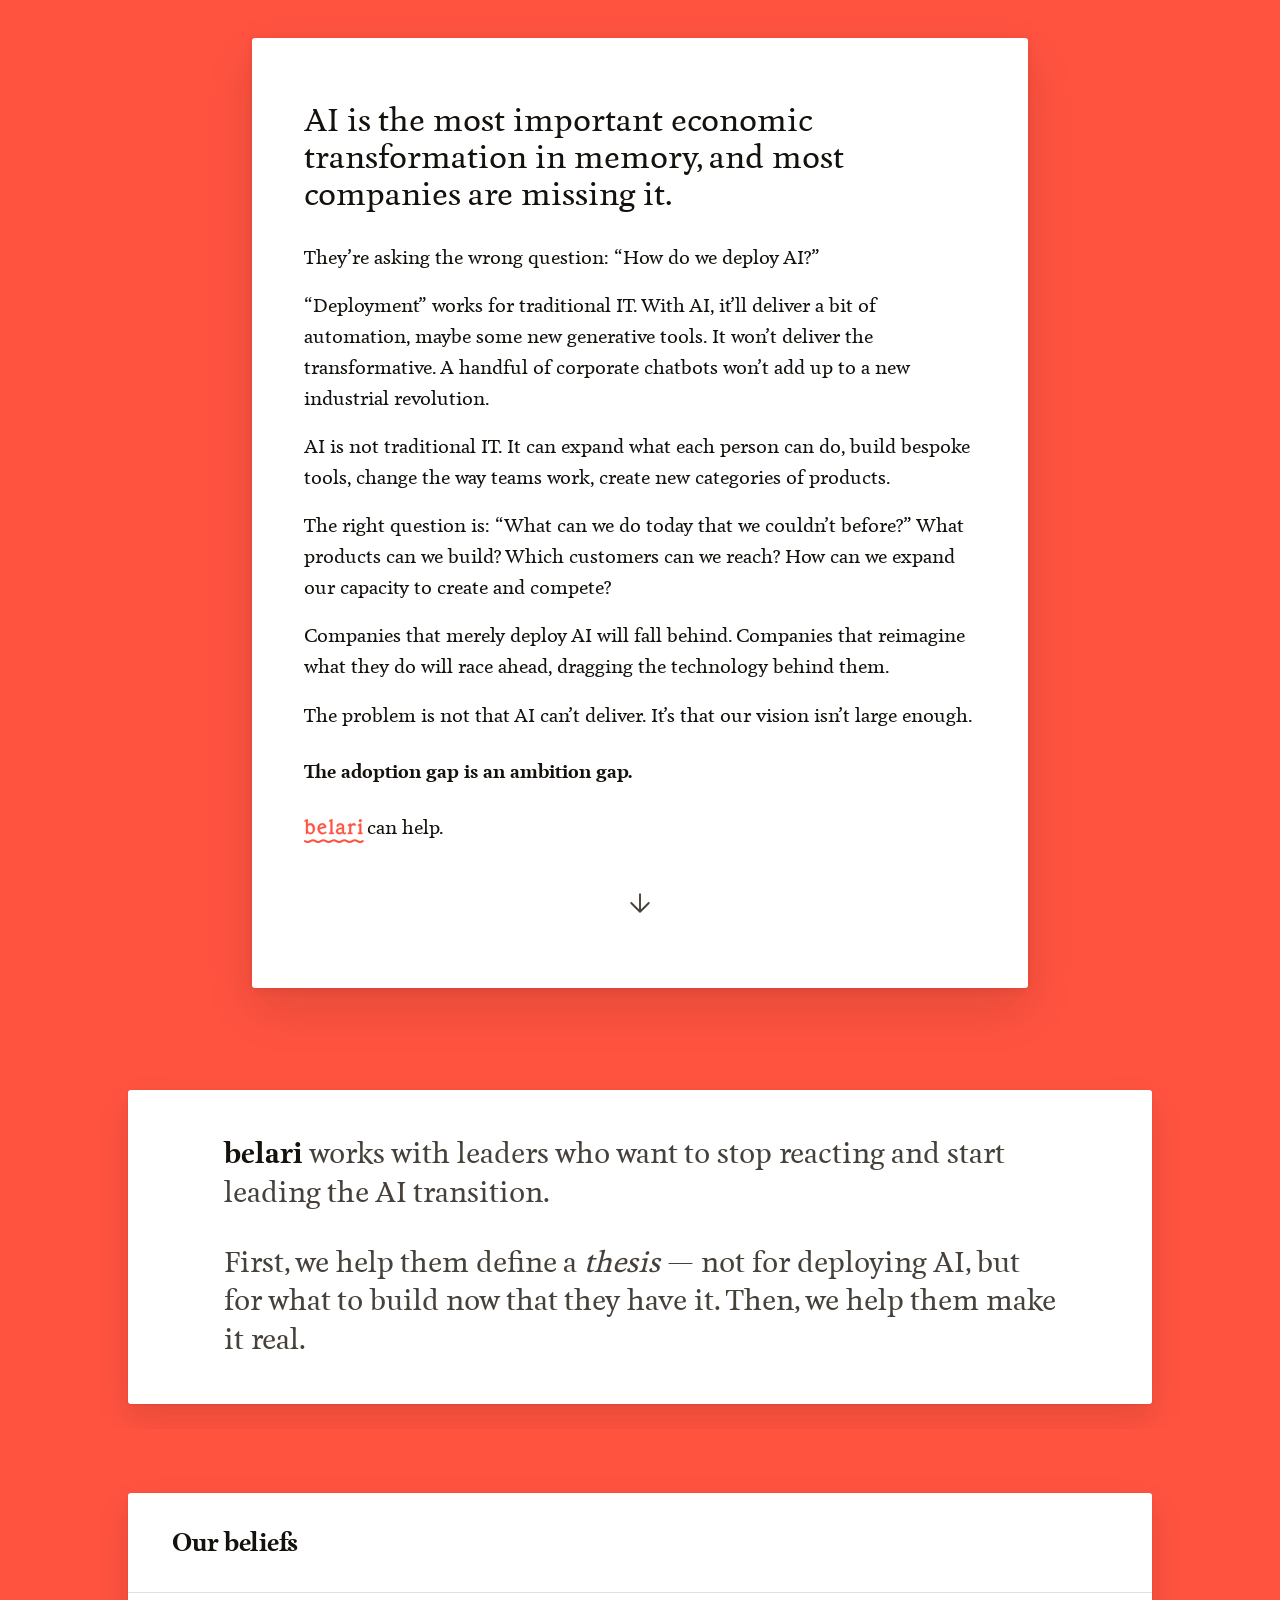
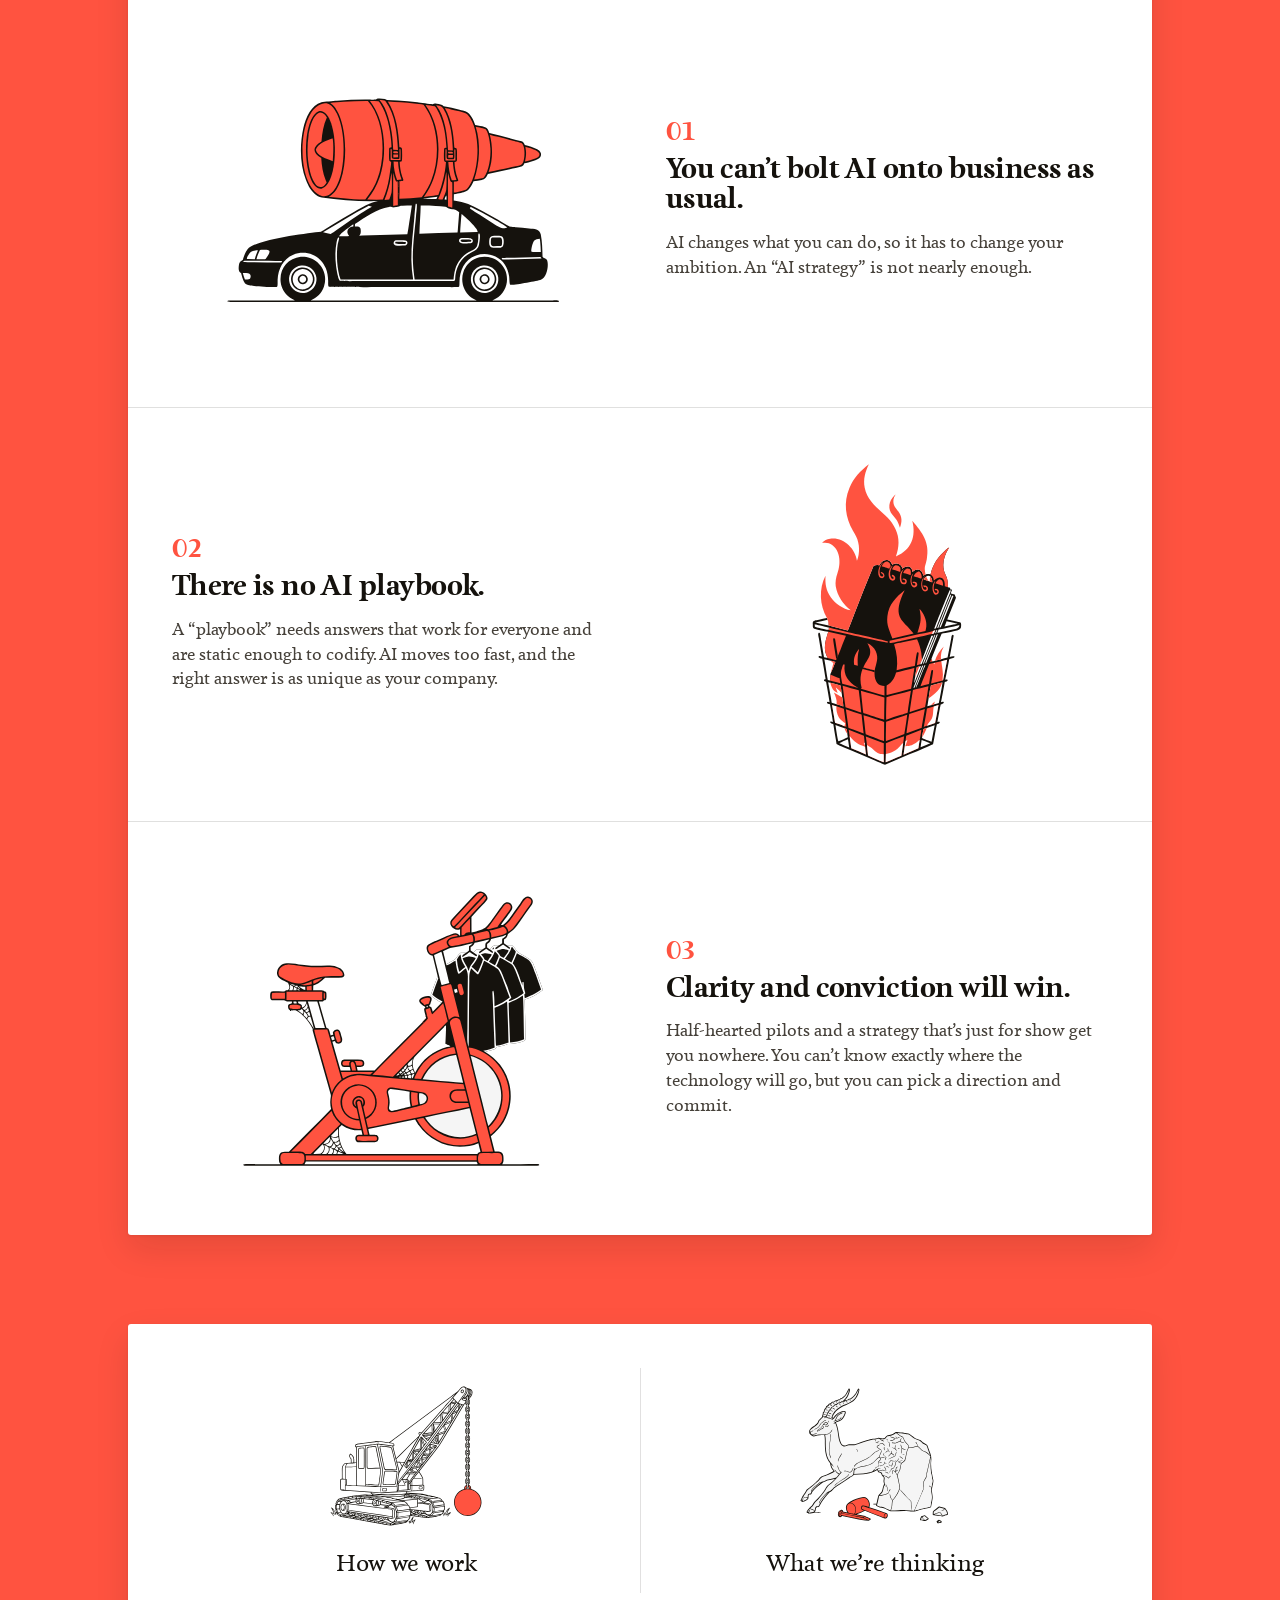
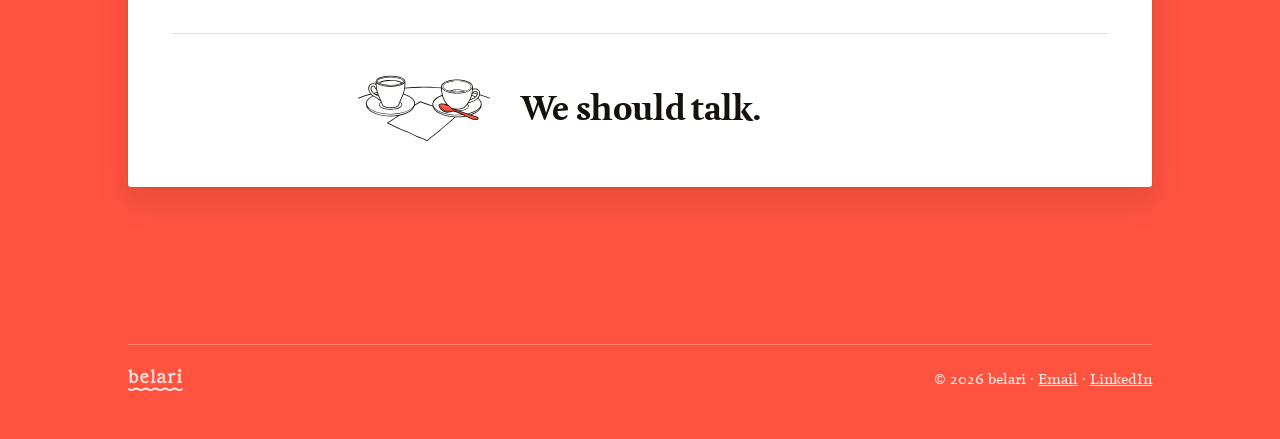
==== index.html @ 68523b26 "Deploy 2026-07-09T18:55:50Z" ====
<!DOCTYPE html>
<html lang="en">
<head>
  <meta charset="UTF-8" />
  <meta name="viewport" content="width=device-width, initial-scale=1.0" />
  <link rel="icon" href="/favicon.svg" type="image/svg+xml" />
  <link rel="icon" href="/favicon-32.png" sizes="32x32" type="image/png" />
  <link rel="apple-touch-icon" href="/apple-touch-icon.png" />
  <link rel="manifest" href="/site.webmanifest" />
  <title>belari — What’s possible?</title>
  <meta name="description" content="AI doesn't just change how you work — it changes what your strategy should be. belari helps ambitious leaders find the single idea that turns AI into a future only they can execute." />
  <!-- Open Graph / link previews (iMessage, Slack, Twitter, LinkedIn, …) -->
  <meta property="og:type" content="website" />
  <meta property="og:site_name" content="belari" />
  <meta property="og:title" content="What’s possible?" />
  <meta property="og:description" content="AI doesn't just change how you work — it changes what your strategy should be. belari helps ambitious leaders find the single idea that turns AI into a future only they can execute." />
  <meta property="og:url" content="https://belari.ai/" />
  <meta property="og:image" content="https://belari.ai/og.png" />
  <meta property="og:image:width" content="1200" />
  <meta property="og:image:height" content="630" />
  <meta property="og:image:alt" content="belari — What’s possible?" />
  <meta name="twitter:card" content="summary_large_image" />
  <meta name="twitter:title" content="What’s possible?" />
  <meta name="twitter:description" content="AI doesn't just change how you work — it changes what your strategy should be." />
  <meta name="twitter:image" content="https://belari.ai/og.png" />
  <script type="module" crossorigin src="/assets/home-2jB9HP7Y.js"></script>
  <link rel="modulepreload" crossorigin href="/assets/nav-DEjChYtv.js">
  <link rel="modulepreload" crossorigin href="/assets/Text-BZMcH1Rr.js">
  <link rel="stylesheet" crossorigin href="/assets/nav-DTrMk2dq.css">
</head>
<body>
  <div id="root"></div>
</body>
</html>
---- assets/nav-DTrMk2dq.css ----
@font-face{font-family:Feijoa;src:url(/assets/feijoa-medium-CCUOaHGe.woff2) format("woff2");font-weight:400 500;font-style:normal;font-display:swap}@font-face{font-family:Feijoa;src:url(/assets/feijoa-bold-Dv0kzkUl.woff2) format("woff2");font-weight:600 700;font-style:normal;font-display:swap}:root{--ths-ink: #15120D;--ths-ink-soft: #46413A;--ths-muted: #857D72;--ths-paper: #F7F6F1;--ths-surface: #FFFFFF;--ths-coral: #FF5340;--ths-accent: var(--ths-coral);--ths-on-accent: var(--ths-ink);--ths-rule: color-mix(in srgb, var(--ths-ink) 13%, transparent);--ths-rule-strong:color-mix(in srgb, var(--ths-ink) 22%, transparent);--ths-font-display: "Feijoa", Georgia, "Times New Roman", serif;--ths-font-head: "Feijoa", Georgia, "Times New Roman", serif;--ths-font-body: "Feijoa", Georgia, "Times New Roman", serif;--ths-font-label: ui-monospace, "SF Mono", Menlo, monospace;--ths-text-xs: .72rem;--ths-text-sm: .85rem;--ths-text-base:1.125rem;--ths-text-lg: 1.2rem;--ths-text-xl: clamp(1.3rem, 1.9vw, 1.7rem);--ths-h3: 1.1rem;--ths-h2: clamp(1.3rem, 1.9vw, 1.55rem);--ths-h1: clamp(2rem, 3.4vw, 2.7rem);--ths-display: clamp(2.8rem, 6.2vw, 4.75rem);--ths-leading: 1.6;--ths-leading-tight: 1.08;--ths-space-1: .25rem;--ths-space-2: .5rem;--ths-space-3: .75rem;--ths-space-4: 1rem;--ths-space-5: 1.5rem;--ths-space-6: 2rem;--ths-space-7: 3rem;--ths-space-8: clamp(2.5rem, 5vw, 4.5rem);--ths-measure: 40rem;--ths-maxw: 90rem;--ths-gutter: clamp(1.25rem, 4vw, 4rem);--ths-radius: 3px;--ths-shadow: 0 1px 2px color-mix(in srgb, var(--ths-ink) 4%, transparent), 0 10px 30px color-mix(in srgb, var(--ths-ink) 6%, transparent);--ths-bp-md: 820px}.ths-root{color:var(--ths-ink);background-color:var(--ths-paper);font-family:var(--ths-font-body);font-size:var(--ths-text-base);line-height:var(--ths-leading);-webkit-font-smoothing:antialiased;text-rendering:optimizeLegibility}.ths-root *{box-sizing:border-box}.ths-root a{color:inherit}.ths-root img{max-width:100%}.ths-root.ths-grain{background-image:url("data:image/svg+xml,%3Csvg%20xmlns='http://www.w3.org/2000/svg'%20width='200'%20height='200'%3E%3Cfilter%20id='d'%3E%3CfeTurbulence%20type='fractalNoise'%20baseFrequency='0.75'%20numOctaves='3'%20seed='4'%20stitchTiles='stitch'/%3E%3CfeComponentTransfer%3E%3CfeFuncA%20type='discrete'%20tableValues='0%200%200%200%200%200%20.10%20.18%20.28'/%3E%3C/feComponentTransfer%3E%3C/filter%3E%3Crect%20width='100%25'%20height='100%25'%20filter='url(%23d)'/%3E%3C/svg%3E");background-repeat:repeat}.ths-wrap,.ths-sheet{max-width:var(--ths-maxw);margin:0 auto;padding:0 var(--ths-gutter)}.ths-prose{max-width:var(--ths-measure)}.ths-prose>:last-child{margin-bottom:0}.ths-section{padding:var(--ths-space-7) 0}.ths-section--flush{padding:0}.ths-divider{border:0;border-top:1px solid var(--ths-rule);margin:0}.ths-grid3{display:grid;grid-template-columns:repeat(3,1fr);gap:clamp(1.75rem,4vw,4rem);align-items:start}.ths-grid3>*{min-width:0}@media(max-width:820px){.ths-grid3{grid-template-columns:1fr;gap:2.75rem}}.ths-split{display:grid;grid-template-columns:1.05fr .95fr;gap:clamp(2rem,6vw,5rem);align-items:start}.ths-split--hero{align-items:end;padding-top:clamp(3rem,6vw,5rem)}@media(max-width:820px){.ths-split{grid-template-columns:1fr;gap:1.25rem}}.ths-cols{display:grid;grid-template-columns:1fr 1fr;gap:2rem}.ths-cols ul{list-style:none;margin:0;padding:0}.ths-cols li{padding:.6rem 0;border-top:1px solid var(--ths-rule);color:var(--ths-ink-soft)}@media(max-width:680px){.ths-cols{grid-template-columns:1fr;gap:1rem}}.ths-rail{display:grid;grid-template-columns:minmax(7rem,12rem) 1fr;gap:clamp(1.5rem,4vw,4.5rem);border-top:1px solid var(--ths-rule);padding:var(--ths-space-6) 0}.ths-rail__label{font-family:var(--ths-font-label);text-transform:uppercase;letter-spacing:.15em;font-size:var(--ths-text-xs);color:var(--ths-muted);line-height:1.55}.ths-rail__num{display:block;font-size:.9rem;color:var(--ths-coral);letter-spacing:.1em;margin-top:.5rem;line-height:1;font-variant-numeric:tabular-nums}.ths-rail__body{max-width:var(--ths-measure)}.ths-rail__body>:last-child{margin-bottom:0}@media(max-width:820px){.ths-rail{grid-template-columns:1fr;gap:.65rem}}.ths-steps{list-style:none;counter-reset:step;margin:0;padding:0}.ths-steps__item{counter-increment:step;display:grid;grid-template-columns:1.8rem 1fr;gap:1.1rem;padding:.9rem 0;border-top:1px solid var(--ths-rule)}.ths-steps__item:first-child{border-top:0;padding-top:.2rem}.ths-steps__item:before{content:counter(step,decimal-leading-zero);font-family:var(--ths-font-label);font-size:.74rem;color:var(--ths-muted);font-variant-numeric:tabular-nums;padding-top:.3rem}.ths-steps__title{font-family:var(--ths-font-head);font-weight:600;font-size:1.02rem}.ths-steps__body{color:var(--ths-ink-soft)}.ths-heading{font-family:var(--ths-font-head);color:var(--ths-ink);letter-spacing:-.02em;margin:0}.ths-heading--display{font-family:var(--ths-font-display);font-size:var(--ths-display);line-height:var(--ths-leading-tight);letter-spacing:-.03em;font-weight:600}.ths-heading--1{font-size:var(--ths-h1);line-height:1.04;letter-spacing:-.025em;font-weight:600}.ths-heading--2{font-size:var(--ths-h2);line-height:1.12;font-weight:600}.ths-heading--3{font-size:var(--ths-h3);line-height:1.3;font-weight:600}.ths-lede{font-family:var(--ths-font-body);font-size:var(--ths-text-lg);line-height:1.5;color:var(--ths-ink-soft);max-width:var(--ths-measure);margin:0 0 1rem}.ths-text{margin:0 0 1rem}.ths-text:last-child{margin-bottom:0}.ths-eyebrow{font-family:var(--ths-font-label);text-transform:uppercase;letter-spacing:.16em;font-size:var(--ths-text-xs);color:var(--ths-muted);margin:0 0 1rem;display:block}.ths-eyebrow--accent{color:var(--ths-accent)}.ths-tag{font-family:var(--ths-font-label);display:inline-block;text-transform:uppercase;letter-spacing:.14em;font-size:var(--ths-text-xs);color:var(--ths-accent)}.ths-epigraph{font-family:var(--ths-font-body);font-style:italic;color:var(--ths-ink-soft);border-left:3px solid var(--ths-accent);padding-left:1rem;max-width:32rem;margin:1.4rem 0}.ths-wordmark,.ths-logomark{display:inline-block;line-height:0;color:var(--ths-ink);text-decoration:none}.ths-wordmark--accent{color:var(--ths-accent)}.ths-nav .ths-wordmark,.ths-nav .ths-logomark,.ths-footer .ths-wordmark,.ths-footer .ths-logomark{color:var(--ths-coral)}.ths-wordmark__svg,.ths-logomark__svg{display:block;width:auto}.ths-wordmark--sm .ths-wordmark__svg{height:22px}.ths-wordmark--md .ths-wordmark__svg{height:34px}.ths-wordmark--lg .ths-wordmark__svg{height:60px}.ths-logomark--sm .ths-logomark__svg{height:28px}.ths-logomark--md .ths-logomark__svg{height:44px}.ths-logomark--lg .ths-logomark__svg{height:72px}.ths-nav .ths-wordmark__svg{height:30px}.ths-wordmark--inline{--ths-inline-h: 1.34em;vertical-align:calc(var(--ths-inline-h) * -.37)}.ths-wordmark--inline .ths-wordmark__svg{height:var(--ths-inline-h)}.ths-logomark--inline{vertical-align:-.28em}.ths-logomark--inline .ths-logomark__svg{height:1.5em}.ths-nav{display:flex;justify-content:space-between;align-items:center;gap:1rem;flex-wrap:wrap;padding:1.25rem var(--ths-gutter);max-width:var(--ths-maxw);margin:0 auto}.ths-nav__links{display:flex;align-items:baseline;gap:.8rem}.ths-nav__links a{text-decoration:none;color:var(--ths-muted);font-size:var(--ths-text-sm)}.ths-nav__links a:hover{color:var(--ths-ink)}.ths-nav__sep{color:var(--ths-muted);opacity:.55;-webkit-user-select:none;user-select:none}.ths-nav--sticky{position:sticky;top:0;z-index:20;background:var(--ths-paper);border-bottom:1px solid var(--ths-rule)}.ths-nav__brand--mark,.ths-nav__label-short{display:none}@media(max-width:640px){.ths-nav{flex-wrap:nowrap;padding-block:.9rem;gap:.75rem}.ths-nav__brand--full{display:none}.ths-nav__brand--mark{display:inline-block}.ths-nav__links{gap:.55rem}.ths-nav__link--has-short .ths-nav__label-full{display:none}.ths-nav__link--has-short .ths-nav__label-short{display:inline}}.ths-footer{display:flex;justify-content:space-between;align-items:center;gap:1rem;flex-wrap:wrap;max-width:var(--ths-maxw);margin:5rem auto 0;padding:1.5rem var(--ths-gutter) 3rem;border-top:1px solid var(--ths-rule)}.ths-footer__meta{color:var(--ths-muted);font-size:var(--ths-text-sm)}.ths-footer__meta a{color:var(--ths-muted)}.ths-cta{display:inline-block;font-family:var(--ths-font-body);font-weight:500;text-decoration:none;color:var(--ths-accent);border-bottom:2px solid var(--ths-accent);padding-bottom:.2rem;line-height:1.2;cursor:pointer;background:none;border-top:0;border-left:0;border-right:0}.ths-cta:hover{color:var(--ths-ink);border-color:var(--ths-ink)}.ths-cta--block{margin-top:1.6rem}.ths-card{border:1px solid var(--ths-rule);border-radius:var(--ths-radius);padding:1.4rem 1.6rem;background:var(--ths-surface);max-width:var(--ths-measure)}.ths-card--raised{border-color:transparent;box-shadow:var(--ths-shadow)}.ths-card__title{margin:.4rem 0}.ths-notelist{border-top:1px solid var(--ths-rule);max-width:48rem}.ths-noterow{display:flex;justify-content:space-between;align-items:baseline;gap:1rem;padding:1.1rem 0;border-bottom:1px solid var(--ths-rule);text-decoration:none;color:inherit}.ths-noterow__title{margin:0;font-family:var(--ths-font-head);font-weight:600;font-size:1.05rem}.ths-noterow__meta{color:var(--ths-accent);font-family:var(--ths-font-label);font-size:var(--ths-text-xs);text-transform:uppercase;letter-spacing:.12em;white-space:nowrap}a.ths-noterow:hover .ths-noterow__title{color:var(--ths-accent)}.ths-manifesto{font-family:var(--ths-font-body);padding:clamp(2rem,5vw,4rem) 0}.ths-manifesto__cols>p{font-size:1.12rem;line-height:1.72;font-weight:500;margin:0 0 1.1rem;text-align:justify;-webkit-hyphens:auto;hyphens:auto}.ths-manifesto__cols>p:last-child{margin-bottom:0}.ths-manifesto__lede{font-size:1.28rem;line-height:1.5;color:var(--ths-ink);margin:0 0 1.1rem;font-weight:500}.ths-manifesto__close{font-weight:600;color:var(--ths-ink)}.ths-manifesto__cols{max-width:46rem;margin-inline:auto}.ths-manifesto__initial{float:left;font-family:var(--ths-font-display);font-weight:600;font-size:3.3em;line-height:.78;padding:.02em .22em 0 0}html,body,#root{margin:0;min-height:100%}body{background:var(--ths-paper)}.site-root{min-height:100vh;overflow-x:clip;background:color-mix(in srgb,var(--ths-coral) 11%,white);--home-measure: 64rem}.site-root:not(.home-wash) .ths-nav,.site-root:not(.home-wash) .ths-wrap,.site-root:not(.home-wash) .ths-footer{max-width:calc(var(--home-measure) + 2 * var(--ths-gutter))}.hero{min-height:100vh;display:flex;flex-direction:column;padding:clamp(1.5rem,3vw,2.5rem) 0}.hero .hero-page{flex:1}.below{padding:clamp(2.5rem,5vw,4.5rem) 0}.below hr{margin:clamp(2.5rem,5vw,4rem) 0}.home-wash{--ths-accent: var(--ths-ink);--coral-light: color-mix(in srgb, var(--ths-coral) 11%, white);background:var(--ths-coral)}.home-wash .hero{justify-content:safe center;align-items:center;background:var(--ths-coral);margin-inline:calc(50% - 50vw);padding-inline:clamp(1.25rem,4vw,3rem)}.home-wash .hero-page{flex:0 1 auto;width:100%;max-width:48.5rem;background:#fff;border-radius:var(--ths-radius);padding:clamp(2rem,5vw,4rem) clamp(1.5rem,4vw,3.5rem);box-shadow:0 2px 8px color-mix(in srgb,var(--ths-ink) 8%,transparent),0 20px 50px color-mix(in srgb,var(--ths-ink) 12%,transparent)}.home-wash .hero-page .ths-manifesto{padding:0}.home-wash .hero-scroll{display:grid;place-items:center;width:max-content;margin:clamp(1.5rem,3vw,2.5rem) auto 0;padding:.35rem .5rem;border-radius:999px;color:var(--ths-ink-soft);transition:color .2s ease}.home-wash .hero-scroll:hover{color:var(--ths-ink)}.home-wash .hero-scroll:focus{outline:none}.home-wash .hero-scroll:focus-visible{outline:2px solid var(--ths-ink);outline-offset:3px}.home-wash .hero-scroll svg{display:block;animation:hero-cue-fade 2.6s ease-in-out infinite}@keyframes hero-cue-fade{0%,to{opacity:.35}50%{opacity:.9}}@media(prefers-reduced-motion:reduce){.home-wash .hero-scroll svg{animation:none;opacity:.7}}.home-wash #start{scroll-margin-top:5rem}@media(max-width:640px){.home-wash #start{scroll-margin-top:4rem}}@media(max-width:760px){.home-wash .hero{padding-bottom:min(36dvh,16rem)}}.home-wash .ths-manifesto__lede{font-size:clamp(1.35rem,3vw,1.85rem);line-height:1.24;font-weight:500;text-wrap:balance;margin-bottom:1.9rem}.home-wash .ths-manifesto__cols{max-width:42rem}.home-wash .ths-manifesto__cols>p{text-align:left;-webkit-hyphens:manual;hyphens:manual;text-wrap:pretty}.home-wash .ths-manifesto__close{margin-top:1.6rem}.home-wash .ths-manifesto .ths-wordmark,.home-wash .ths-manifesto .ths-logomark{color:var(--ths-coral)}.home-wash .home-nav{position:fixed;top:0;left:0;right:0;z-index:30;background:var(--ths-coral);padding-inline:var(--ths-gutter);transform:translateY(-100%);transition:transform .35s ease}.home-wash .home-nav--show{transform:translateY(0)}.home-wash .home-nav .ths-nav{max-width:var(--home-measure);padding-inline:0}.home-wash .home-nav .ths-wordmark,.home-wash .home-nav .ths-logomark,.home-wash .ths-footer .ths-wordmark,.home-wash .ths-footer .ths-logomark,.home-wash .ths-nav__links a,.home-wash .ths-footer__meta,.home-wash .ths-footer__meta a,.home-wash .ths-nav__sep{color:var(--coral-light)}.home-wash .ths-nav__links a{font-weight:500}.home-wash .ths-nav__links a:hover,.home-wash .ths-footer__meta a:hover{color:color-mix(in srgb,var(--coral-light) 55%,white)}.home-wash .ths-footer{border-top-color:color-mix(in srgb,var(--coral-light) 28%,transparent)}.home-wash .ths-footer{max-width:var(--home-measure);padding-inline:0}.home-rail .rail-row{border-top:1px solid var(--ths-rule);padding:clamp(2rem,4vw,3.25rem) 0}.home-rail .rail-body{max-width:52rem}.home-rail .rail-orient{font-family:var(--ths-font-display);font-size:clamp(1.3rem,2.2vw,1.7rem);line-height:1.42;color:var(--ths-ink-soft);margin:0;text-wrap:pretty}.home-rail .rail-orient strong{font-weight:600;color:var(--ths-ink)}.home-rail .rail-orient em{font-style:italic}.home-rail .rail-orient+.rail-orient{margin-top:1.15em}@media(min-width:821px){.home-rail .rail-row--orient .rail-body{margin-inline:auto}}.beliefs-sea{margin-inline:calc(50% - 50vw);background:var(--ths-coral);padding:clamp(2.5rem,5vw,4.5rem) var(--ths-gutter)}.beliefs-inner{max-width:var(--home-measure);margin-inline:auto}.beliefs-list{display:flex;flex-direction:column;background:#fff;border-radius:var(--ths-radius);box-shadow:0 1px 3px color-mix(in srgb,var(--ths-ink) 7%,transparent),0 14px 34px color-mix(in srgb,var(--ths-ink) 11%,transparent)}.belief-row{position:relative;display:grid;grid-template-columns:1fr 1fr;gap:clamp(1.5rem,4vw,3.5rem);align-items:center;padding:clamp(1.75rem,3.5vw,2.75rem);overflow:visible}.belief-row+.belief-row{border-top:1px solid var(--ths-rule)}.belief-row:nth-of-type(2n) .belief-figure{order:2}.beliefs-list__head{padding:clamp(1.5rem,3vw,2.25rem) clamp(1.75rem,3.5vw,2.75rem);border-bottom:1px solid var(--ths-rule)}.beliefs-list__head .ths-heading--2{margin:0}.belief-copy__num{font-family:var(--ths-font-display);font-weight:600;font-size:1.5rem;line-height:1;color:var(--ths-coral);font-variant-numeric:tabular-nums;display:block;margin-bottom:.6rem}.belief-copy .ths-heading--3{font-size:clamp(1.25rem,2.2vw,1.7rem);line-height:1.1;margin:0 0 1rem}.belief-copy .ths-text{color:var(--ths-ink-soft);font-size:1rem;line-height:1.55;margin:0}.belief-figure{position:relative;align-self:stretch;min-height:17rem;border-radius:var(--ths-radius);background:color-mix(in srgb,var(--ths-coral) 7%,white);display:grid;place-items:center;padding:1.25rem}.belief-figure__caption{font-family:var(--ths-font-head);font-style:italic;font-size:.98rem;line-height:1.4;text-align:center;max-width:24ch;color:color-mix(in srgb,var(--ths-ink) 50%,white)}.belief-figure__img{display:block;width:100%;height:auto;margin-top:clamp(-4.5rem,-7vw,-6rem)}.belief-figure--art{background:transparent;padding:0}.belief-figure--art .belief-figure__img{width:100%;height:auto;margin:0}@media(max-width:760px){.belief-row{grid-template-columns:1fr;gap:1.5rem}.belief-row:nth-of-type(2n) .belief-figure,.belief-row:nth-of-type(odd) .belief-figure{order:1}.belief-figure{min-height:13rem}}.home-rail .rail-row--contact{border-top:1px solid var(--ths-rule-strong)}.home-rail .rail-row--contact .ths-heading{font-size:clamp(1.5rem,2.6vw,2.05rem);line-height:var(--ths-leading-tight);margin:0;text-wrap:balance}.home-rail .contact-link{color:inherit;text-decoration:none;display:grid;grid-template-columns:1fr auto 1fr;align-items:center;column-gap:clamp(1.1rem,2.5vw,1.75rem);transition:color .18s ease}.home-rail .contact-link:hover{color:var(--ths-coral)}.home-rail .contact-link:hover .contact-talk__art{transform:translateY(-3px)}.home-rail .contact-link:focus{outline:none}.home-rail .contact-link:focus-visible{outline:2px solid var(--ths-ink);outline-offset:4px}.home-rail .rail-row--contact .ths-text{color:var(--ths-ink-soft);max-width:var(--ths-measure);margin:0 0 1.75rem}.contact-grid{display:flex;flex-direction:column}.contact-explore{display:grid;grid-template-columns:1fr 1fr;padding-bottom:clamp(1.75rem,3.5vw,2.5rem)}.contact-explore__item{display:flex;flex-direction:column;align-items:center;text-align:center;gap:clamp(1rem,2vw,1.4rem);padding:clamp(.5rem,1.5vw,1rem) clamp(1rem,3vw,2.5rem);text-decoration:none;color:var(--ths-ink)}.contact-explore__item+.contact-explore__item{border-left:1px solid var(--ths-rule)}.contact-explore__art{height:clamp(96px,13vw,144px);width:auto;transition:transform .18s ease}.contact-explore__item:hover .contact-explore__art{transform:translateY(-3px)}.contact-explore__label{font-family:var(--ths-font-head);font-size:clamp(1.15rem,1.8vw,1.4rem);line-height:1.15;transition:color .18s ease}.contact-explore__item:hover .contact-explore__label{color:var(--ths-coral)}.contact-explore__item:focus{outline:none}.contact-explore__item:focus-visible{outline:2px solid var(--ths-ink);outline-offset:4px;border-radius:var(--ths-radius)}.contact-talk{border-top:1px solid var(--ths-rule);padding-top:clamp(1.75rem,3.5vw,2.5rem);text-align:center}.contact-talk__art{justify-self:end;width:clamp(96px,12vw,136px);height:auto;transition:transform .18s ease}@media(max-width:640px){.home-rail .contact-link{grid-template-columns:1fr;row-gap:1rem;justify-items:center}.contact-talk__art{justify-self:center}}@media(max-width:640px){.contact-explore{grid-template-columns:1fr;row-gap:clamp(1.5rem,5vw,2rem)}.contact-explore__item+.contact-explore__item{border-left:0;border-top:1px solid var(--ths-rule);padding-top:clamp(1.5rem,5vw,2rem)}}.home-wash .below{margin-inline:calc(50% - 50vw);padding:clamp(2.5rem,5vw,4.5rem) var(--ths-gutter) clamp(3rem,6vw,5rem);background:var(--ths-coral)}.home-rail{max-width:var(--home-measure);margin-inline:auto;display:flex;flex-direction:column;gap:clamp(1rem,2vw,1.75rem)}.home-rail .rail-row{border-top:0;background:#fff;border-radius:var(--ths-radius);box-shadow:0 1px 3px color-mix(in srgb,var(--ths-ink) 7%,transparent),0 14px 34px color-mix(in srgb,var(--ths-ink) 11%,transparent);padding:clamp(1.75rem,3.5vw,2.75rem) clamp(1.6rem,3.5vw,2.75rem)}.home-rail .rail-row--contact{border-top:0}.site-root.approach-page{background:#fff}.approach-page .ths-nav .ths-wordmark{color:var(--ths-ink)}.approach-headline .ths-heading--1{color:var(--ths-coral);margin-bottom:clamp(1.25rem,3vw,2rem);max-width:var(--ths-measure)}@media(min-width:821px){.approach-headline .ths-heading--1,.approach-headline .ths-lede{margin-inline:auto}}.coral-island{background:var(--ths-coral);color:#fff;border-radius:var(--ths-radius);padding:clamp(1.75rem,4vw,3rem) clamp(1.6rem,4vw,3rem);margin:0;box-shadow:0 1px 3px color-mix(in srgb,var(--ths-ink) 7%,transparent),0 14px 34px color-mix(in srgb,var(--ths-ink) 11%,transparent)}.coral-island .coral-quote{font-family:var(--ths-font-head);font-style:italic;font-size:clamp(1.25rem,2.4vw,1.7rem);line-height:1.32;margin:0 0 1rem;text-wrap:pretty}.coral-island .coral-cite{font-family:var(--ths-font-label);text-transform:uppercase;letter-spacing:.14em;font-size:var(--ths-text-xs);opacity:.75}.approach-page .flow-heading{max-width:60rem;margin-inline:auto}.flow{max-width:60rem;margin:clamp(1.5rem,3vw,2.25rem) auto 0;--lx: 23%;--rx: 77%;--trace: 2px}.flow__label{display:inline-block;background:#fff;border-radius:var(--ths-radius);box-shadow:0 1px 2px color-mix(in srgb,var(--ths-ink) 6%,transparent),0 6px 18px color-mix(in srgb,var(--ths-ink) 8%,transparent);padding:.5rem .95rem;margin:0;font-family:var(--ths-font-head);font-size:1rem;color:var(--ths-ink-soft);line-height:1.2}.flow__label b{font-weight:600;font-style:normal;color:var(--ths-coral)}.flow__label em{font-style:italic}.flow__step{display:flex}.flow__step--right{justify-content:flex-end}.flow__card{width:46%;background:#fff;border-radius:var(--ths-radius);box-shadow:0 1px 3px color-mix(in srgb,var(--ths-ink) 7%,transparent),0 14px 34px color-mix(in srgb,var(--ths-ink) 10%,transparent);padding:clamp(1.2rem,2.4vw,1.5rem)}.flow__num{display:block;font-family:var(--ths-font-head);font-weight:600;color:var(--ths-coral);font-size:.9rem;letter-spacing:.06em;font-variant-numeric:tabular-nums;margin-bottom:.45rem}.flow__title{font-family:var(--ths-font-head);font-weight:700;letter-spacing:-.01em;margin:0 0 .5rem;font-size:1.2rem}.flow__body{color:var(--ths-ink-soft);margin:0;font-size:.96rem;line-height:1.5}.flow__body+.flow__body{margin-top:.9em}.flow__em{color:var(--ths-coral)}.flow__thesis{background:var(--ths-coral);color:#fff;border-radius:var(--ths-radius);box-shadow:0 1px 3px color-mix(in srgb,var(--ths-ink) 8%,transparent),0 16px 40px color-mix(in srgb,var(--ths-coral) 26%,transparent);padding:clamp(1.5rem,3vw,1.9rem) clamp(1.5rem,3vw,2rem);display:grid;grid-template-columns:1fr 1.15fr;gap:clamp(1.2rem,3vw,2.4rem);align-items:center}.flow__eyebrow{display:block;font-family:var(--ths-font-head);font-style:italic;font-size:1rem;margin-bottom:.4rem;color:color-mix(in srgb,var(--ths-coral) 22%,white)}.flow__thesis .flow__num{color:color-mix(in srgb,var(--ths-coral) 22%,white)}.flow__thesis .flow__title{color:#fff;font-size:clamp(1.3rem,2.4vw,1.5rem);margin:0}.flow__thesis .flow__body{color:color-mix(in srgb,var(--ths-coral) 14%,white)}.flow__thesis .flow__body a{color:inherit;text-decoration:underline;text-decoration-thickness:1px;text-underline-offset:3px}.flow__thesis .flow__body a:hover{opacity:.8}.flow__link{position:relative;height:2.8rem}.flow__link i{position:absolute;background:var(--ths-coral);display:block}.flow__link .v{width:var(--trace)}.flow__link .h{height:var(--trace)}.flow__link--lr .a{left:calc(var(--lx) - 1px);top:0;height:50%}.flow__link--lr .b{left:var(--lx);width:calc(var(--rx) - var(--lx));top:calc(50% - 1px)}.flow__link--lr .c{left:calc(var(--rx) - 1px);top:50%;height:50%}.flow__link--rl .a{left:calc(var(--rx) - 1px);top:0;height:50%}.flow__link--rl .b{left:var(--lx);width:calc(var(--rx) - var(--lx));top:calc(50% - 1px)}.flow__link--rl .c{left:calc(var(--lx) - 1px);top:50%;height:50%}.flow__link--dr .a{left:calc(var(--rx) - 1px);top:0;height:100%}.flow__link--dl .a{left:calc(var(--lx) - 1px);top:0;height:100%}.flow__marker{width:46%;display:flex;justify-content:center}.flow__step{align-items:center}.flow__step--fig.flow__step--left{justify-content:space-between}.flow__step--fig.flow__step--right{justify-content:space-between;flex-direction:row-reverse}.flow__figure{margin:0;width:46%;display:flex;align-items:center;justify-content:center}.flow__figure img{max-width:min(72%,216px);max-height:12.5rem;width:auto;height:auto;display:block}@media(max-width:720px){.flow__card{width:100%}.flow__thesis{grid-template-columns:1fr;gap:1rem}.flow__link{height:2rem}.flow__link i{display:none}.flow__link .a{display:block;left:calc(50% - 1px);top:0;height:100%;width:var(--trace)}.flow__marker{width:100%;justify-content:center}.flow__step--fig{flex-direction:column;gap:2.3rem;background:#fff;border-radius:var(--ths-radius);box-shadow:0 1px 3px color-mix(in srgb,var(--ths-ink) 7%,transparent),0 14px 34px color-mix(in srgb,var(--ths-ink) 10%,transparent);padding:clamp(1.2rem,2.4vw,1.5rem);align-items:stretch}.flow__step--fig.flow__step--right{flex-direction:column}.flow__step--fig .flow__card{box-shadow:none;background:transparent;padding:0;border-radius:0}.flow__figure{width:100%}.flow__figure img{width:min(50%,190px)}}.about-nick__grid{display:grid;grid-template-columns:minmax(11rem,15rem) 1fr;gap:clamp(1.75rem,5vw,4rem);align-items:start}.about-nick__portrait{aspect-ratio:4 / 5;width:100%;border-radius:var(--ths-radius);background:color-mix(in srgb,var(--ths-coral) 8%,white);border:1px solid color-mix(in srgb,var(--ths-coral) 22%,white);display:grid;place-items:center;overflow:hidden;color:color-mix(in srgb,var(--ths-coral) 42%,white)}.about-nick__portrait svg{width:44%;height:auto}.about-nick__photo{width:100%;height:100%;object-fit:cover;display:block}.about-nick__name{color:var(--ths-coral);font-size:clamp(1.35rem,2vw,1.65rem);line-height:1.08;margin:0}.about-nick__nameline{display:flex;flex-direction:column;align-items:flex-start;gap:.55rem;margin-top:1.1rem}.about-nick__bio{max-width:var(--ths-measure)}.about-nick__bio-title{margin-bottom:1rem}.about-nick__bio .ths-text{color:var(--ths-ink-soft)}.about-nick__bio .ths-text:last-of-type{margin-bottom:0}.about-nick__actions{display:flex;align-items:center;gap:clamp(1.25rem,3vw,2rem);margin-top:1.8rem}.about-nick__linkedin{display:inline-flex;color:var(--ths-coral);transition:color .18s ease}.about-nick__linkedin svg{display:block;width:1.4rem;height:1.4rem}.about-nick__linkedin:hover{color:var(--ths-ink)}.about-nick__linkedin:focus{outline:none}.about-nick__linkedin:focus-visible{outline:2px solid var(--ths-coral);outline-offset:3px;border-radius:3px}@media(max-width:820px){.about-nick__grid{grid-template-columns:1fr;gap:1.4rem}.about-nick__portrait{max-width:11rem}}.site-root.notes-page{background:var(--ths-surface)}.notes-page .ths-nav .ths-wordmark{color:var(--ths-ink)}.notes-page .ths-heading--1{margin-bottom:clamp(1.25rem,3vw,2rem)}.notes-grid{display:grid;grid-template-columns:repeat(2,1fr);gap:clamp(1rem,2.2vw,1.5rem)}.tl-card{display:flex;flex-direction:column;min-height:17rem;background:var(--ths-surface);border:1px solid var(--ths-rule);border-radius:var(--ths-radius);box-shadow:0 1px 3px color-mix(in srgb,var(--ths-ink) 6%,transparent),0 14px 34px color-mix(in srgb,var(--ths-ink) 9%,transparent);padding:clamp(1.5rem,3vw,2rem) clamp(1.5rem,3vw,2.1rem);text-decoration:none;color:inherit;transition:box-shadow .2s ease,border-color .2s ease}a.tl-card:hover{border-color:var(--ths-rule-strong);box-shadow:0 2px 6px color-mix(in srgb,var(--ths-ink) 8%,transparent),0 20px 44px color-mix(in srgb,var(--ths-ink) 13%,transparent)}a.tl-card:hover .tl-title{color:var(--ths-coral)}a.tl-card:focus{outline:none}a.tl-card:focus-visible{outline:2px solid var(--ths-ink);outline-offset:3px}.tl-date{font-family:var(--ths-font-head);color:var(--ths-muted);font-size:.98rem;font-variant-numeric:lining-nums;margin:0 0 .7rem}.tl-date .soon{font-style:italic}.tl-title{font-family:var(--ths-font-head);font-weight:600;font-size:clamp(1.2rem,1.8vw,1.45rem);line-height:1.18;letter-spacing:-.015em;margin:0 0 .55rem}.tl-preview{color:var(--ths-ink-soft);font-size:1.02rem;line-height:1.5;margin:0;display:-webkit-box;-webkit-box-orient:vertical;-webkit-line-clamp:4;overflow:hidden}.tl-card.tl-soon{box-shadow:none}.tl-card.tl-soon .tl-title{color:var(--ths-ink-soft)}.tl-card--art{grid-column:1 / -1;display:grid;grid-template-columns:1.6fr 1fr;padding:0;overflow:hidden}.tl-card--art .tl-card__text{display:flex;flex-direction:column;padding:clamp(1.5rem,3vw,2rem) clamp(1.5rem,3vw,2.1rem)}.tl-card__art{margin:0;background:var(--ths-surface);display:grid;place-items:center;padding:clamp(1rem,2vw,1.4rem)}.tl-card__art img{display:block;width:100%;max-width:20rem;height:auto}.tl-card.tl-featured{--pale: color-mix(in srgb, var(--ths-coral) 11%, white);background:var(--ths-coral);border-color:transparent;color:var(--pale);box-shadow:0 1px 3px color-mix(in srgb,var(--ths-ink) 8%,transparent),0 18px 44px color-mix(in srgb,var(--ths-ink) 14%,transparent)}.tl-card.tl-featured.tl-card--art{background:var(--ths-surface);border:0}.tl-card.tl-featured.tl-card--art .tl-card__text{background:var(--ths-coral)}.tl-card.tl-featured.tl-card--wide{grid-column:1 / -1;display:grid;grid-template-columns:1.1fr 1fr;align-items:center;column-gap:clamp(1.75rem,4vw,3.5rem)}.tl-card__lead{display:flex;flex-direction:column}.tl-card.tl-featured.tl-card--wide .tl-preview{-webkit-line-clamp:5;max-width:46ch}.tl-card.tl-featured .tl-date{color:color-mix(in srgb,var(--ths-coral) 30%,white)}.tl-card.tl-featured .tl-title{color:var(--pale)}.tl-card.tl-featured .tl-preview{color:color-mix(in srgb,var(--ths-coral) 18%,white)}a.tl-card.tl-featured:hover{border-color:transparent;box-shadow:0 2px 8px color-mix(in srgb,var(--ths-ink) 10%,transparent),0 24px 52px color-mix(in srgb,var(--ths-ink) 18%,transparent)}a.tl-card.tl-featured:hover .tl-title{color:var(--pale)}a.tl-card.tl-featured:focus-visible{outline-color:var(--pale)}.note-read{max-width:var(--ths-measure);margin:0 auto}.note-read .note-kicker{font-family:var(--ths-font-head);font-style:italic;color:var(--ths-coral);font-size:1.05rem;text-decoration:none}.note-read .note-kicker:hover{text-decoration:underline;text-underline-offset:3px;text-decoration-thickness:1px}.note-read .note-kicker:focus{outline:none}.note-read .note-kicker:focus-visible{outline:2px solid var(--ths-ink);outline-offset:3px;border-radius:2px}.note-title{font-family:var(--ths-font-display);font-weight:600;letter-spacing:-.025em;font-size:clamp(2rem,3.6vw,2.9rem);line-height:1.05;margin:.7rem 0 .5rem}.note-meta{font-family:var(--ths-font-head);color:var(--ths-muted);font-size:.98rem;margin:0 0 2rem}.site-root.note-page{background:var(--ths-surface)}.note-page .ths-nav .ths-wordmark{color:var(--ths-ink)}.note-masthead{--pale: color-mix(in srgb, var(--ths-coral) 11%, white);background:var(--ths-coral);border-radius:var(--ths-radius);padding:clamp(1.75rem,4vw,2.6rem) clamp(1.6rem,4vw,2.4rem);margin-bottom:clamp(1.75rem,4vw,2.4rem);box-shadow:0 1px 3px color-mix(in srgb,var(--ths-ink) 7%,transparent),0 14px 34px color-mix(in srgb,var(--ths-ink) 11%,transparent)}.note-masthead--art{display:grid;grid-template-columns:1.3fr 1fr;padding:0;overflow:hidden}.note-masthead__text{align-self:center;padding:clamp(1.75rem,4vw,2.6rem) clamp(1.6rem,4vw,2.4rem)}.note-masthead__art{margin:0;background:var(--ths-surface);display:grid;place-items:center;padding:clamp(1rem,2.5vw,1.5rem)}.note-masthead__art img{display:block;width:100%;height:auto}.note-masthead .note-kicker{color:color-mix(in srgb,var(--ths-coral) 26%,white)}.note-masthead .note-kicker:hover{color:var(--pale);text-decoration-color:var(--pale)}.note-masthead .note-kicker:focus-visible{outline-color:var(--pale)}.note-masthead .note-title{color:var(--pale);margin-top:.5rem}.note-masthead .note-meta{color:color-mix(in srgb,var(--ths-coral) 30%,white);margin:.6rem 0 0}.note-lede{font-size:1.32rem;line-height:1.52;color:var(--ths-ink-soft);margin:0 0 1.6rem}.note-lede em{font-style:italic}.note-body p{margin:0 0 1.4rem;line-height:1.74}.note-body p:last-child{margin-bottom:0}.note-body em{font-style:italic}.note-inset{margin:2.8rem auto;max-width:34rem;padding:0;border:0;font-family:var(--ths-font-head);font-style:italic;font-size:clamp(1.7rem,3.4vw,2.2rem);line-height:1.18;letter-spacing:-.015em;color:var(--ths-coral);text-align:center;text-wrap:balance}.endmark{color:var(--ths-coral);line-height:0;white-space:nowrap}.endmark svg{display:inline-block;width:1.05em;height:1.05em;margin-left:.34em;vertical-align:-.16em}.note-pull{margin:2.2rem 0;padding-left:1.5rem;border-left:2px solid var(--ths-coral);font-family:var(--ths-font-head);font-size:1.5rem;line-height:1.25;letter-spacing:-.015em;color:var(--ths-ink)}.note-pull em{font-style:italic;color:var(--ths-coral)}.note-close{margin-top:4rem;padding-top:2.25rem;border-top:1px solid var(--ths-rule-strong)}.note-close__cue{font-family:var(--ths-font-head);font-size:clamp(1.85rem,3.4vw,2.4rem);line-height:1.08;letter-spacing:-.02em;color:var(--ths-ink);margin:0 0 1.4rem;text-wrap:balance}.note-close__line{font-family:var(--ths-font-head);font-size:1.2rem;line-height:1.4;color:var(--ths-ink-soft);margin:0}.note-close__mail{color:var(--ths-coral);text-decoration:none;border-bottom:1px solid color-mix(in srgb,var(--ths-coral) 30%,transparent);padding-bottom:2px;white-space:nowrap;transition:color .18s ease,border-color .18s ease}.note-close__mail:hover{color:var(--ths-ink);border-color:var(--ths-ink)}.note-close__mail:focus{outline:none}.note-close__mail:focus-visible{outline:2px solid var(--ths-ink);outline-offset:4px}.note-onward{margin-top:3.25rem;padding-top:1.2rem;border-top:1px solid var(--ths-rule)}.note-onward__label{font-family:var(--ths-font-head);font-style:italic;color:var(--ths-muted);font-size:1rem;margin:0 0 .8rem}.note-onward__link{display:flex;justify-content:space-between;align-items:baseline;gap:1rem;text-decoration:none;color:inherit;padding:.7rem 0;border-top:1px solid var(--ths-rule)}.note-onward__link:first-of-type{border-top:0}.note-onward__link:hover .o-title{color:var(--ths-coral)}.note-onward__link:focus{outline:none}.note-onward__link:focus-visible{outline:2px solid var(--ths-ink);outline-offset:3px;border-radius:2px}.note-onward .o-title{font-family:var(--ths-font-head);font-weight:600;font-size:1.08rem}.note-onward .o-part{font-family:var(--ths-font-head);font-style:italic;color:var(--ths-muted);font-size:.92rem;white-space:nowrap}.note-back{display:inline-block;margin-top:1.8rem;font-family:var(--ths-font-head);font-style:italic;color:var(--ths-muted);text-decoration:none}.note-back:hover{color:var(--ths-coral)}.note-back:focus{outline:none}.note-back:focus-visible{outline:2px solid var(--ths-ink);outline-offset:3px;border-radius:2px}@media(max-width:680px){.notes-grid,.tl-card--art{grid-template-columns:1fr}.tl-card.tl-featured.tl-card--wide{grid-template-columns:1fr;row-gap:.55rem}.tl-card__art{padding:1.1rem 1.4rem}.tl-card__art img{max-width:18rem}.note-masthead--art{grid-template-columns:1fr}.note-masthead__art{padding:1.25rem 1.5rem}.note-masthead__art img{max-width:22rem}}
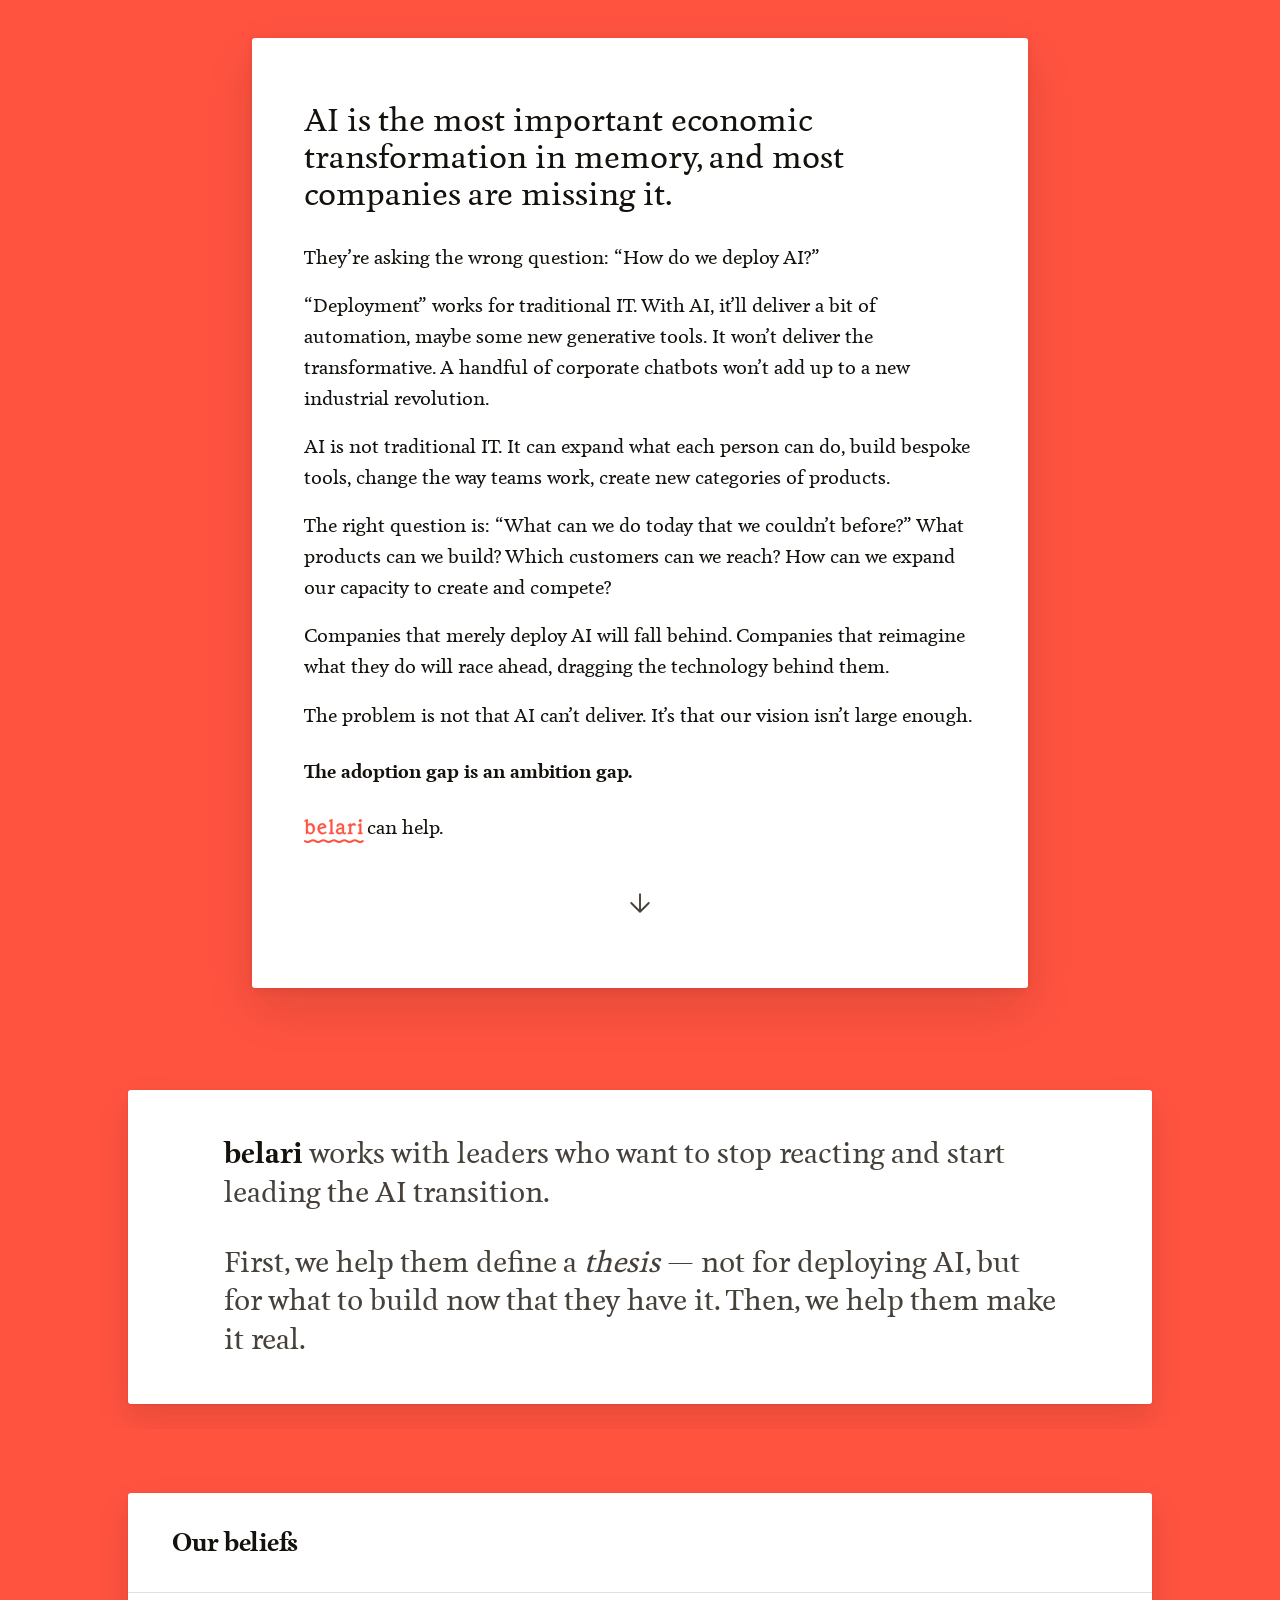
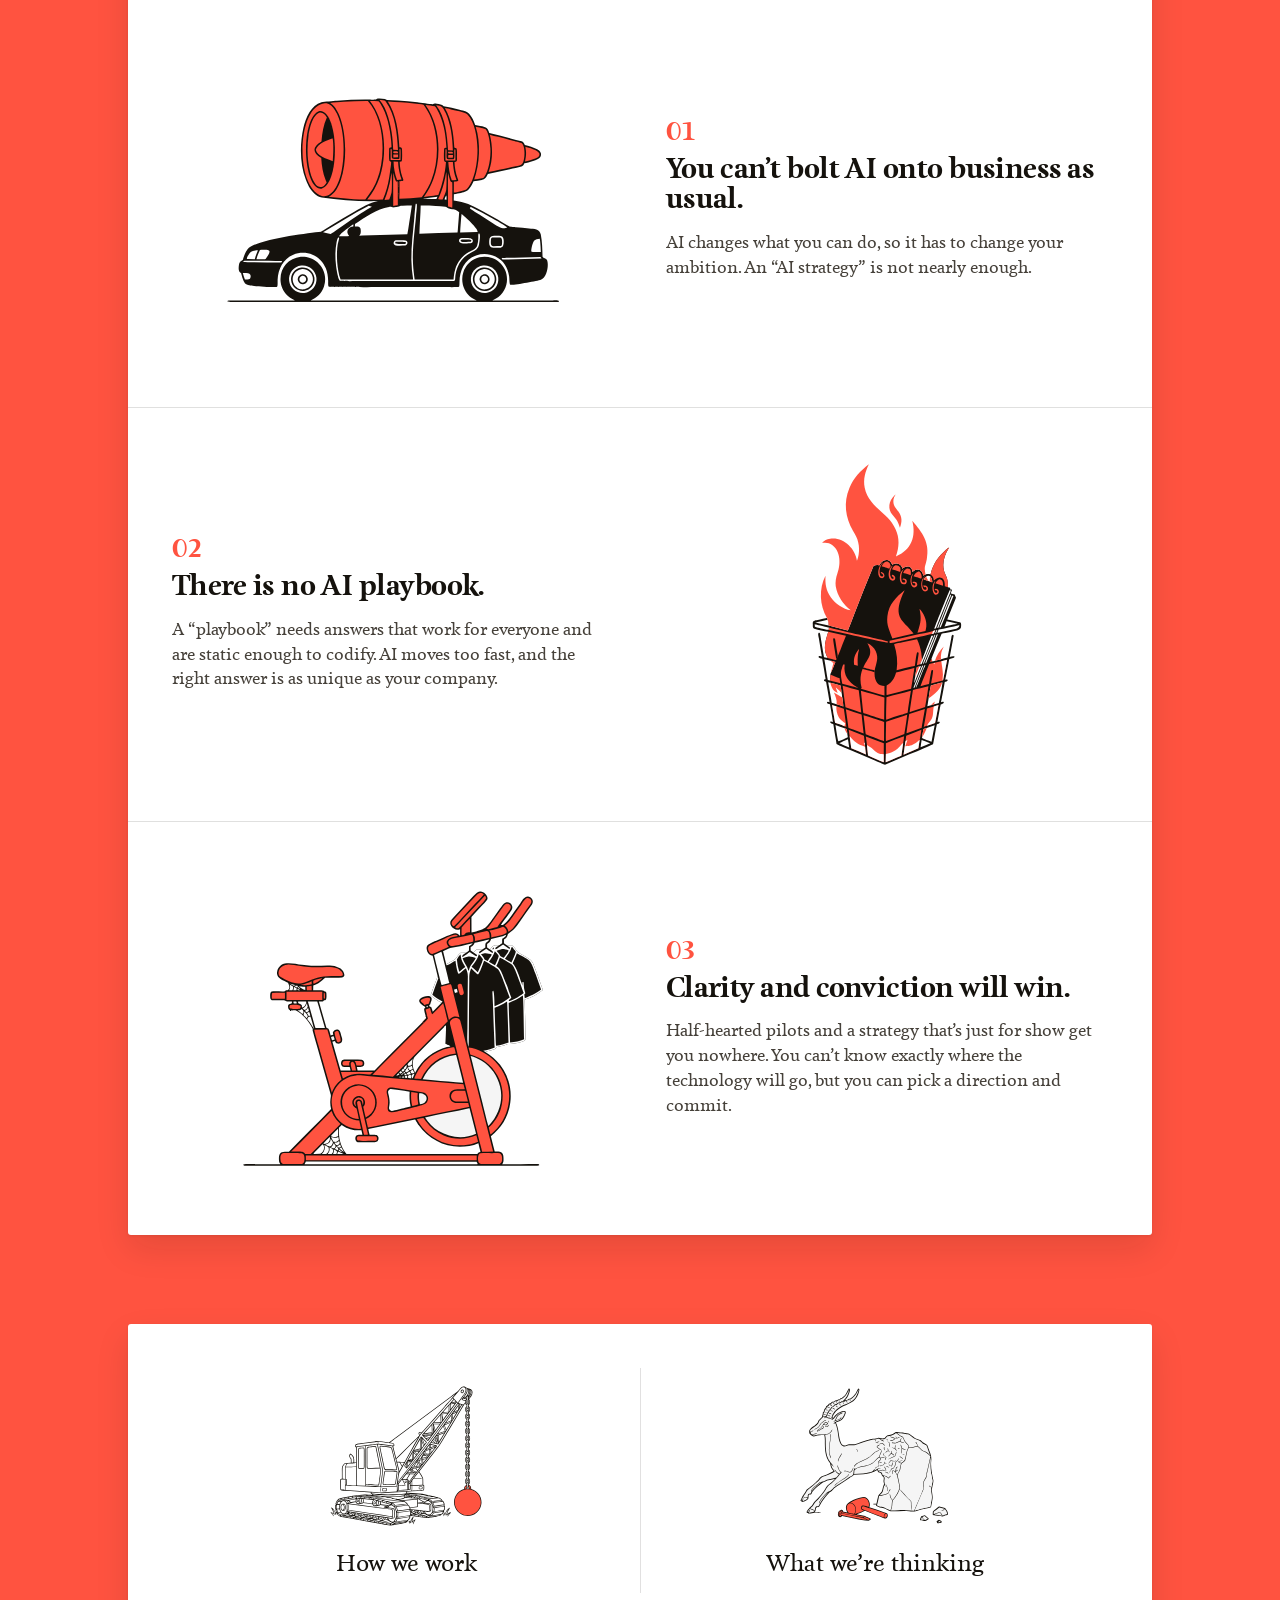
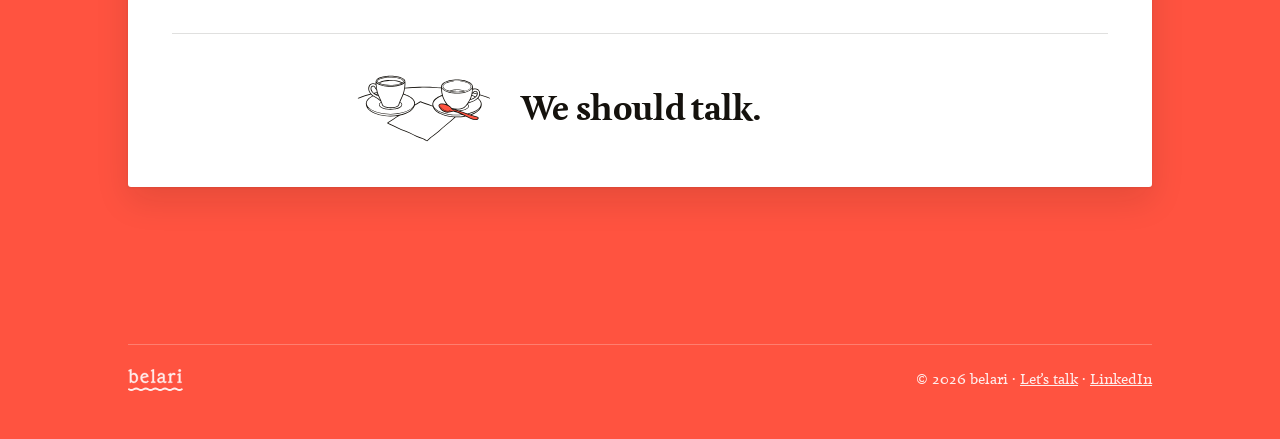
==== commit a15a7c17: "Deploy 2026-08-11T01:14:01Z" ====
--- a/index.html
+++ b/index.html
@@ -7,26 +7,27 @@
   <link rel="icon" href="/favicon-32.png" sizes="32x32" type="image/png" />
   <link rel="apple-touch-icon" href="/apple-touch-icon.png" />
   <link rel="manifest" href="/site.webmanifest" />
-  <title>belari — What’s possible?</title>
-  <meta name="description" content="AI doesn't just change how you work — it changes what your strategy should be. belari helps ambitious leaders find the single idea that turns AI into a future only they can execute." />
+  <title>belari</title>
+  <meta name="description" content="AI is the most important economic transformation in memory, and most companies are missing it. belari helps leaders define a thesis for what to build now that they have AI — then make it real." />
   <!-- Open Graph / link previews (iMessage, Slack, Twitter, LinkedIn, …) -->
   <meta property="og:type" content="website" />
   <meta property="og:site_name" content="belari" />
-  <meta property="og:title" content="What’s possible?" />
-  <meta property="og:description" content="AI doesn't just change how you work — it changes what your strategy should be. belari helps ambitious leaders find the single idea that turns AI into a future only they can execute." />
+  <meta property="og:title" content="belari" />
+  <meta property="og:description" content="AI is the most important economic transformation in memory, and most companies are missing it. belari helps leaders define a thesis for what to build now that they have AI — then make it real." />
   <meta property="og:url" content="https://belari.ai/" />
   <meta property="og:image" content="https://belari.ai/og.png" />
   <meta property="og:image:width" content="1200" />
   <meta property="og:image:height" content="630" />
-  <meta property="og:image:alt" content="belari — What’s possible?" />
+  <meta property="og:image:alt" content="belari — a crane holding a coral wrecking ball, at rest" />
   <meta name="twitter:card" content="summary_large_image" />
-  <meta name="twitter:title" content="What’s possible?" />
-  <meta name="twitter:description" content="AI doesn't just change how you work — it changes what your strategy should be." />
+  <meta name="twitter:title" content="belari" />
+  <meta name="twitter:description" content="AI doesn’t just change how you work — it changes what your strategy should be." />
   <meta name="twitter:image" content="https://belari.ai/og.png" />
-  <script type="module" crossorigin src="/assets/home-2jB9HP7Y.js"></script>
-  <link rel="modulepreload" crossorigin href="/assets/nav-DEjChYtv.js">
-  <link rel="modulepreload" crossorigin href="/assets/Text-BZMcH1Rr.js">
-  <link rel="stylesheet" crossorigin href="/assets/nav-DTrMk2dq.css">
+  <script type="module" crossorigin src="/assets/home-BJ_aaxNP.js"></script>
+  <link rel="modulepreload" crossorigin href="/assets/nav-DyBBFaEG.js">
+  <link rel="modulepreload" crossorigin href="/assets/Text-fqf_nmg3.js">
+  <link rel="stylesheet" crossorigin href="/assets/nav-BorKZzoY.css">
+  <script data-goatcounter="https://belari.goatcounter.com/count" async src="https://gc.zgo.at/count.js"></script>
 </head>
 <body>
   <div id="root"></div>
--- a/assets/nav-BorKZzoY.css
+++ b/assets/nav-BorKZzoY.css
@@ -0,0 +1 @@
+@font-face{font-family:Feijoa;src:url(/assets/feijoa-medium-CCUOaHGe.woff2) format("woff2");font-weight:400 500;font-style:normal;font-display:swap}@font-face{font-family:Feijoa;src:url(/assets/feijoa-bold-Dv0kzkUl.woff2) format("woff2");font-weight:600 700;font-style:normal;font-display:swap}:root{--ths-ink: #15120D;--ths-ink-soft: #46413A;--ths-muted: #857D72;--ths-paper: #F7F6F1;--ths-surface: #FFFFFF;--ths-coral: #FF5340;--ths-accent: var(--ths-coral);--ths-on-accent: var(--ths-ink);--ths-rule: color-mix(in srgb, var(--ths-ink) 13%, transparent);--ths-rule-strong:color-mix(in srgb, var(--ths-ink) 22%, transparent);--ths-font-display: "Feijoa", Georgia, "Times New Roman", serif;--ths-font-head: "Feijoa", Georgia, "Times New Roman", serif;--ths-font-body: "Feijoa", Georgia, "Times New Roman", serif;--ths-font-label: ui-monospace, "SF Mono", Menlo, monospace;--ths-text-xs: .72rem;--ths-text-sm: .85rem;--ths-text-base:1.125rem;--ths-text-lg: 1.2rem;--ths-text-xl: clamp(1.3rem, 1.9vw, 1.7rem);--ths-h3: 1.1rem;--ths-h2: clamp(1.3rem, 1.9vw, 1.55rem);--ths-h1: clamp(2rem, 3.4vw, 2.7rem);--ths-display: clamp(2.8rem, 6.2vw, 4.75rem);--ths-leading: 1.6;--ths-leading-tight: 1.08;--ths-space-1: .25rem;--ths-space-2: .5rem;--ths-space-3: .75rem;--ths-space-4: 1rem;--ths-space-5: 1.5rem;--ths-space-6: 2rem;--ths-space-7: 3rem;--ths-space-8: clamp(2.5rem, 5vw, 4.5rem);--ths-measure: 40rem;--ths-maxw: 90rem;--ths-gutter: clamp(1.25rem, 4vw, 4rem);--ths-radius: 3px;--ths-shadow: 0 1px 2px color-mix(in srgb, var(--ths-ink) 4%, transparent), 0 10px 30px color-mix(in srgb, var(--ths-ink) 6%, transparent);--ths-bp-md: 820px}.ths-root{color:var(--ths-ink);background-color:var(--ths-paper);font-family:var(--ths-font-body);font-size:var(--ths-text-base);line-height:var(--ths-leading);-webkit-font-smoothing:antialiased;text-rendering:optimizeLegibility}.ths-root *{box-sizing:border-box}.ths-root a{color:inherit}.ths-root img{max-width:100%}.ths-root.ths-grain{background-image:url("data:image/svg+xml,%3Csvg%20xmlns='http://www.w3.org/2000/svg'%20width='200'%20height='200'%3E%3Cfilter%20id='d'%3E%3CfeTurbulence%20type='fractalNoise'%20baseFrequency='0.75'%20numOctaves='3'%20seed='4'%20stitchTiles='stitch'/%3E%3CfeComponentTransfer%3E%3CfeFuncA%20type='discrete'%20tableValues='0%200%200%200%200%200%20.10%20.18%20.28'/%3E%3C/feComponentTransfer%3E%3C/filter%3E%3Crect%20width='100%25'%20height='100%25'%20filter='url(%23d)'/%3E%3C/svg%3E");background-repeat:repeat}.ths-wrap,.ths-sheet{max-width:var(--ths-maxw);margin:0 auto;padding:0 var(--ths-gutter)}.ths-prose{max-width:var(--ths-measure)}.ths-prose>:last-child{margin-bottom:0}.ths-section{padding:var(--ths-space-7) 0}.ths-section--flush{padding:0}.ths-divider{border:0;border-top:1px solid var(--ths-rule);margin:0}.ths-grid3{display:grid;grid-template-columns:repeat(3,1fr);gap:clamp(1.75rem,4vw,4rem);align-items:start}.ths-grid3>*{min-width:0}@media(max-width:820px){.ths-grid3{grid-template-columns:1fr;gap:2.75rem}}.ths-split{display:grid;grid-template-columns:1.05fr .95fr;gap:clamp(2rem,6vw,5rem);align-items:start}.ths-split--hero{align-items:end;padding-top:clamp(3rem,6vw,5rem)}@media(max-width:820px){.ths-split{grid-template-columns:1fr;gap:1.25rem}}.ths-cols{display:grid;grid-template-columns:1fr 1fr;gap:2rem}.ths-cols ul{list-style:none;margin:0;padding:0}.ths-cols li{padding:.6rem 0;border-top:1px solid var(--ths-rule);color:var(--ths-ink-soft)}@media(max-width:680px){.ths-cols{grid-template-columns:1fr;gap:1rem}}.ths-rail{display:grid;grid-template-columns:minmax(7rem,12rem) 1fr;gap:clamp(1.5rem,4vw,4.5rem);border-top:1px solid var(--ths-rule);padding:var(--ths-space-6) 0}.ths-rail__label{font-family:var(--ths-font-label);text-transform:uppercase;letter-spacing:.15em;font-size:var(--ths-text-xs);color:var(--ths-muted);line-height:1.55}.ths-rail__num{display:block;font-size:.9rem;color:var(--ths-coral);letter-spacing:.1em;margin-top:.5rem;line-height:1;font-variant-numeric:tabular-nums}.ths-rail__body{max-width:var(--ths-measure)}.ths-rail__body>:last-child{margin-bottom:0}@media(max-width:820px){.ths-rail{grid-template-columns:1fr;gap:.65rem}}.ths-steps{list-style:none;counter-reset:step;margin:0;padding:0}.ths-steps__item{counter-increment:step;display:grid;grid-template-columns:1.8rem 1fr;gap:1.1rem;padding:.9rem 0;border-top:1px solid var(--ths-rule)}.ths-steps__item:first-child{border-top:0;padding-top:.2rem}.ths-steps__item:before{content:counter(step,decimal-leading-zero);font-family:var(--ths-font-label);font-size:.74rem;color:var(--ths-muted);font-variant-numeric:tabular-nums;padding-top:.3rem}.ths-steps__title{font-family:var(--ths-font-head);font-weight:600;font-size:1.02rem}.ths-steps__body{color:var(--ths-ink-soft)}.ths-heading{font-family:var(--ths-font-head);color:var(--ths-ink);letter-spacing:-.02em;margin:0}.ths-heading--display{font-family:var(--ths-font-display);font-size:var(--ths-display);line-height:var(--ths-leading-tight);letter-spacing:-.03em;font-weight:600}.ths-heading--1{font-size:var(--ths-h1);line-height:1.04;letter-spacing:-.025em;font-weight:600}.ths-heading--2{font-size:var(--ths-h2);line-height:1.12;font-weight:600}.ths-heading--3{font-size:var(--ths-h3);line-height:1.3;font-weight:600}.ths-lede{font-family:var(--ths-font-body);font-size:var(--ths-text-lg);line-height:1.5;color:var(--ths-ink-soft);max-width:var(--ths-measure);margin:0 0 1rem}.ths-text{margin:0 0 1rem}.ths-text:last-child{margin-bottom:0}.ths-eyebrow{font-family:var(--ths-font-label);text-transform:uppercase;letter-spacing:.16em;font-size:var(--ths-text-xs);color:var(--ths-muted);margin:0 0 1rem;display:block}.ths-eyebrow--accent{color:var(--ths-accent)}.ths-tag{font-family:var(--ths-font-label);display:inline-block;text-transform:uppercase;letter-spacing:.14em;font-size:var(--ths-text-xs);color:var(--ths-accent)}.ths-epigraph{font-family:var(--ths-font-body);font-style:italic;color:var(--ths-ink-soft);border-left:3px solid var(--ths-accent);padding-left:1rem;max-width:32rem;margin:1.4rem 0}.ths-wordmark,.ths-logomark{display:inline-block;line-height:0;color:var(--ths-ink);text-decoration:none}.ths-wordmark--accent{color:var(--ths-accent)}.ths-nav .ths-wordmark,.ths-nav .ths-logomark,.ths-footer .ths-wordmark,.ths-footer .ths-logomark{color:var(--ths-coral)}.ths-wordmark__svg,.ths-logomark__svg{display:block;width:auto}.ths-wordmark--sm .ths-wordmark__svg{height:22px}.ths-wordmark--md .ths-wordmark__svg{height:34px}.ths-wordmark--lg .ths-wordmark__svg{height:60px}.ths-logomark--sm .ths-logomark__svg{height:28px}.ths-logomark--md .ths-logomark__svg{height:44px}.ths-logomark--lg .ths-logomark__svg{height:72px}.ths-nav .ths-wordmark__svg{height:30px}.ths-wordmark--inline{--ths-inline-h: 1.34em;vertical-align:calc(var(--ths-inline-h) * -.37)}.ths-wordmark--inline .ths-wordmark__svg{height:var(--ths-inline-h)}.ths-logomark--inline{vertical-align:-.28em}.ths-logomark--inline .ths-logomark__svg{height:1.5em}.ths-nav{display:flex;justify-content:space-between;align-items:center;gap:1rem;flex-wrap:wrap;padding:1.25rem var(--ths-gutter);max-width:var(--ths-maxw);margin:0 auto}.ths-nav__links{display:flex;align-items:baseline;gap:.8rem}.ths-nav__links a{text-decoration:none;color:var(--ths-muted);font-size:var(--ths-text-sm)}.ths-nav__links a:hover{color:var(--ths-ink)}.ths-nav__sep{color:var(--ths-muted);opacity:.55;-webkit-user-select:none;user-select:none}.ths-nav--sticky{position:sticky;top:0;z-index:20;background:var(--ths-paper);border-bottom:1px solid var(--ths-rule)}.ths-nav__brand--mark,.ths-nav__label-short{display:none}@media(max-width:640px){.ths-nav{flex-wrap:nowrap;padding-block:.9rem;gap:.75rem}.ths-nav__brand--full{display:none}.ths-nav__brand--mark{display:inline-block}.ths-nav__links{gap:.55rem}.ths-nav__link--has-short .ths-nav__label-full{display:none}.ths-nav__link--has-short .ths-nav__label-short{display:inline}}.ths-footer{display:flex;justify-content:space-between;align-items:center;gap:1rem;flex-wrap:wrap;max-width:var(--ths-maxw);margin:5rem auto 0;padding:1.5rem var(--ths-gutter) 3rem;border-top:1px solid var(--ths-rule)}.ths-footer__meta{color:var(--ths-muted);font-size:var(--ths-text-sm)}.ths-footer__meta a{color:var(--ths-muted)}.ths-cta{display:inline-block;font-family:var(--ths-font-body);font-weight:500;text-decoration:none;color:var(--ths-accent);border-bottom:2px solid var(--ths-accent);padding-bottom:.2rem;line-height:1.2;cursor:pointer;background:none;border-top:0;border-left:0;border-right:0}.ths-cta:hover{color:var(--ths-ink);border-color:var(--ths-ink)}.ths-cta--block{margin-top:1.6rem}.ths-card{border:1px solid var(--ths-rule);border-radius:var(--ths-radius);padding:1.4rem 1.6rem;background:var(--ths-surface);max-width:var(--ths-measure)}.ths-card--raised{border-color:transparent;box-shadow:var(--ths-shadow)}.ths-card__title{margin:.4rem 0}.ths-notelist{border-top:1px solid var(--ths-rule);max-width:48rem}.ths-noterow{display:flex;justify-content:space-between;align-items:baseline;gap:1rem;padding:1.1rem 0;border-bottom:1px solid var(--ths-rule);text-decoration:none;color:inherit}.ths-noterow__title{margin:0;font-family:var(--ths-font-head);font-weight:600;font-size:1.05rem}.ths-noterow__meta{color:var(--ths-accent);font-family:var(--ths-font-label);font-size:var(--ths-text-xs);text-transform:uppercase;letter-spacing:.12em;white-space:nowrap}a.ths-noterow:hover .ths-noterow__title{color:var(--ths-accent)}.ths-manifesto{font-family:var(--ths-font-body);padding:clamp(2rem,5vw,4rem) 0}.ths-manifesto__cols>p{font-size:1.12rem;line-height:1.72;font-weight:500;margin:0 0 1.1rem;text-align:justify;-webkit-hyphens:auto;hyphens:auto}.ths-manifesto__cols>p:last-child{margin-bottom:0}.ths-manifesto__lede{font-size:1.28rem;line-height:1.5;color:var(--ths-ink);margin:0 0 1.1rem;font-weight:500}.ths-manifesto__close{font-weight:600;color:var(--ths-ink)}.ths-manifesto__cols{max-width:46rem;margin-inline:auto}.ths-manifesto__initial{float:left;font-family:var(--ths-font-display);font-weight:600;font-size:3.3em;line-height:.78;padding:.02em .22em 0 0}html,body,#root{margin:0;min-height:100%}body{background:var(--ths-paper)}.sr-only{position:absolute;width:1px;height:1px;padding:0;margin:-1px;overflow:hidden;clip:rect(0,0,0,0);white-space:nowrap;border:0}.site-root{min-height:100vh;overflow-x:clip;background:color-mix(in srgb,var(--ths-coral) 11%,white);--home-measure: 64rem}.site-root:not(.home-wash) .ths-nav,.site-root:not(.home-wash) .ths-wrap,.site-root:not(.home-wash) .ths-footer{max-width:calc(var(--home-measure) + 2 * var(--ths-gutter))}.hero{min-height:100vh;display:flex;flex-direction:column;padding:clamp(1.5rem,3vw,2.5rem) 0}.hero .hero-page{flex:1}.below{padding:clamp(2.5rem,5vw,4.5rem) 0}.below hr{margin:clamp(2.5rem,5vw,4rem) 0}.home-wash{--ths-accent: var(--ths-ink);--coral-light: color-mix(in srgb, var(--ths-coral) 11%, white);background:var(--ths-coral)}.home-wash .hero{justify-content:safe center;align-items:center;background:var(--ths-coral);margin-inline:calc(50% - 50vw);padding-inline:clamp(1.25rem,4vw,3rem)}.home-wash .hero-page{flex:0 1 auto;width:100%;max-width:48.5rem;background:#fff;border-radius:var(--ths-radius);padding:clamp(2rem,5vw,4rem) clamp(1.5rem,4vw,3.5rem);box-shadow:0 2px 8px color-mix(in srgb,var(--ths-ink) 8%,transparent),0 20px 50px color-mix(in srgb,var(--ths-ink) 12%,transparent)}.home-wash .hero-page .ths-manifesto{padding:0}.home-wash .hero-scroll{display:grid;place-items:center;width:max-content;margin:clamp(1.5rem,3vw,2.5rem) auto 0;padding:.35rem .5rem;border-radius:999px;color:var(--ths-ink-soft);transition:color .2s ease}.home-wash .hero-scroll:hover{color:var(--ths-ink)}.home-wash .hero-scroll:focus{outline:none}.home-wash .hero-scroll:focus-visible{outline:2px solid var(--ths-ink);outline-offset:3px}.home-wash .hero-scroll svg{display:block;animation:hero-cue-fade 2.6s ease-in-out infinite}@keyframes hero-cue-fade{0%,to{opacity:.35}50%{opacity:.9}}@media(prefers-reduced-motion:reduce){.home-wash .hero-scroll svg{animation:none;opacity:.7}}.home-wash #start{scroll-margin-top:5rem}@media(max-width:640px){.home-wash #start{scroll-margin-top:4rem}}@media(max-width:760px){.home-wash .hero{padding-bottom:min(36dvh,16rem)}}.home-wash .ths-manifesto__lede{font-size:clamp(1.35rem,3vw,1.85rem);line-height:1.24;font-weight:500;text-wrap:balance;margin-bottom:1.9rem}.home-wash .ths-manifesto__cols{max-width:42rem}.home-wash .ths-manifesto__cols>p{text-align:left;-webkit-hyphens:manual;hyphens:manual;text-wrap:pretty}.home-wash .ths-manifesto__close{margin-top:1.6rem}.home-wash .ths-manifesto .ths-wordmark,.home-wash .ths-manifesto .ths-logomark{color:var(--ths-coral)}.home-wash .home-nav{position:fixed;top:0;left:0;right:0;z-index:30;background:var(--ths-coral);padding-inline:var(--ths-gutter);transform:translateY(-100%);transition:transform .35s ease}.home-wash .home-nav--show{transform:translateY(0)}.home-wash .home-nav .ths-nav{max-width:var(--home-measure);padding-inline:0}.home-wash .home-nav .ths-wordmark,.home-wash .home-nav .ths-logomark,.home-wash .ths-footer .ths-wordmark,.home-wash .ths-footer .ths-logomark,.home-wash .ths-nav__links a,.home-wash .ths-footer__meta,.home-wash .ths-footer__meta a,.home-wash .ths-nav__sep{color:var(--coral-light)}.home-wash .ths-nav__links a{font-weight:500}.home-wash .ths-nav__links a:hover,.home-wash .ths-footer__meta a:hover{color:color-mix(in srgb,var(--coral-light) 55%,white)}.home-wash .ths-footer{border-top-color:color-mix(in srgb,var(--coral-light) 28%,transparent)}.home-wash .ths-footer{max-width:var(--home-measure);padding-inline:0}.home-rail .rail-row{border-top:1px solid var(--ths-rule);padding:clamp(2rem,4vw,3.25rem) 0}.home-rail .rail-body{max-width:52rem}.home-rail .rail-orient{font-family:var(--ths-font-display);font-size:clamp(1.3rem,2.2vw,1.7rem);line-height:1.42;color:var(--ths-ink-soft);margin:0;text-wrap:pretty}.home-rail .rail-orient strong{font-weight:600;color:var(--ths-ink)}.home-rail .rail-orient em{font-style:italic}.home-rail .rail-orient+.rail-orient{margin-top:1.15em}@media(min-width:821px){.home-rail .rail-row--orient .rail-body{margin-inline:auto}}.beliefs-sea{margin-inline:calc(50% - 50vw);background:var(--ths-coral);padding:clamp(2.5rem,5vw,4.5rem) var(--ths-gutter)}.beliefs-inner{max-width:var(--home-measure);margin-inline:auto}.beliefs-list{display:flex;flex-direction:column;background:#fff;border-radius:var(--ths-radius);box-shadow:0 1px 3px color-mix(in srgb,var(--ths-ink) 7%,transparent),0 14px 34px color-mix(in srgb,var(--ths-ink) 11%,transparent)}.belief-row{position:relative;display:grid;grid-template-columns:1fr 1fr;gap:clamp(1.5rem,4vw,3.5rem);align-items:center;padding:clamp(1.75rem,3.5vw,2.75rem);overflow:visible}.belief-row+.belief-row{border-top:1px solid var(--ths-rule)}.belief-row:nth-of-type(2n) .belief-figure{order:2}.beliefs-list__head{padding:clamp(1.5rem,3vw,2.25rem) clamp(1.75rem,3.5vw,2.75rem);border-bottom:1px solid var(--ths-rule)}.beliefs-list__head .ths-heading--2{margin:0}.belief-copy__num{font-family:var(--ths-font-display);font-weight:600;font-size:1.5rem;line-height:1;color:var(--ths-coral);font-variant-numeric:tabular-nums;display:block;margin-bottom:.6rem}.belief-copy .ths-heading--3{font-size:clamp(1.25rem,2.2vw,1.7rem);line-height:1.1;margin:0 0 1rem}.belief-copy .ths-text{color:var(--ths-ink-soft);font-size:1rem;line-height:1.55;margin:0}.belief-figure{position:relative;align-self:stretch;min-height:17rem;border-radius:var(--ths-radius);background:color-mix(in srgb,var(--ths-coral) 7%,white);display:grid;place-items:center;padding:1.25rem}.belief-figure__caption{font-family:var(--ths-font-head);font-style:italic;font-size:.98rem;line-height:1.4;text-align:center;max-width:24ch;color:color-mix(in srgb,var(--ths-ink) 50%,white)}.belief-figure__img{display:block;width:100%;height:auto;margin-top:clamp(-4.5rem,-7vw,-6rem)}.belief-figure--art{background:transparent;padding:0}.belief-figure--art .belief-figure__img{width:100%;height:auto;margin:0}@media(max-width:760px){.belief-row{grid-template-columns:1fr;gap:1.5rem}.belief-row:nth-of-type(2n) .belief-figure,.belief-row:nth-of-type(odd) .belief-figure{order:1}.belief-figure{min-height:13rem}}.home-rail .rail-row--contact{border-top:1px solid var(--ths-rule-strong)}.home-rail .rail-row--contact .ths-heading{font-size:clamp(1.5rem,2.6vw,2.05rem);line-height:var(--ths-leading-tight);margin:0;text-wrap:balance}.home-rail .contact-link{color:inherit;text-decoration:none;display:grid;grid-template-columns:1fr auto 1fr;align-items:center;column-gap:clamp(1.1rem,2.5vw,1.75rem);transition:color .18s ease}.home-rail .contact-link:hover{color:var(--ths-coral)}.home-rail .contact-link:hover .contact-talk__art{transform:translateY(-3px)}.home-rail .contact-link:focus{outline:none}.home-rail .contact-link:focus-visible{outline:2px solid var(--ths-ink);outline-offset:4px}.home-rail .rail-row--contact .ths-text{color:var(--ths-ink-soft);max-width:var(--ths-measure);margin:0 0 1.75rem}.contact-grid{display:flex;flex-direction:column}.contact-explore{display:grid;grid-template-columns:1fr 1fr;padding-bottom:clamp(1.75rem,3.5vw,2.5rem)}.contact-explore__item{display:flex;flex-direction:column;align-items:center;text-align:center;gap:clamp(1rem,2vw,1.4rem);padding:clamp(.5rem,1.5vw,1rem) clamp(1rem,3vw,2.5rem);text-decoration:none;color:var(--ths-ink)}.contact-explore__item+.contact-explore__item{border-left:1px solid var(--ths-rule)}.contact-explore__art{height:clamp(96px,13vw,144px);width:auto;transition:transform .18s ease}.contact-explore__item:hover .contact-explore__art{transform:translateY(-3px)}.contact-explore__label{font-family:var(--ths-font-head);font-size:clamp(1.15rem,1.8vw,1.4rem);line-height:1.15;transition:color .18s ease}.contact-explore__item:hover .contact-explore__label{color:var(--ths-coral)}.contact-explore__item:focus{outline:none}.contact-explore__item:focus-visible{outline:2px solid var(--ths-ink);outline-offset:4px;border-radius:var(--ths-radius)}.contact-talk{border-top:1px solid var(--ths-rule);padding-top:clamp(1.75rem,3.5vw,2.5rem);text-align:center}.contact-talk__art{justify-self:end;width:clamp(96px,12vw,136px);height:auto;transition:transform .18s ease}@media(max-width:640px){.home-rail .contact-link{grid-template-columns:1fr;row-gap:1rem;justify-items:center}.contact-talk__art{justify-self:center}}@media(max-width:640px){.contact-explore{grid-template-columns:1fr;row-gap:clamp(1.5rem,5vw,2rem)}.contact-explore__item+.contact-explore__item{border-left:0;border-top:1px solid var(--ths-rule);padding-top:clamp(1.5rem,5vw,2rem)}}.home-wash .below{margin-inline:calc(50% - 50vw);padding:clamp(2.5rem,5vw,4.5rem) var(--ths-gutter) clamp(3rem,6vw,5rem);background:var(--ths-coral)}.home-rail{max-width:var(--home-measure);margin-inline:auto;display:flex;flex-direction:column;gap:clamp(1rem,2vw,1.75rem)}.home-rail .rail-row{border-top:0;background:#fff;border-radius:var(--ths-radius);box-shadow:0 1px 3px color-mix(in srgb,var(--ths-ink) 7%,transparent),0 14px 34px color-mix(in srgb,var(--ths-ink) 11%,transparent);padding:clamp(1.75rem,3.5vw,2.75rem) clamp(1.6rem,3.5vw,2.75rem)}.home-rail .rail-row--contact{border-top:0}.site-root.approach-page{background:#fff}.approach-page .ths-nav .ths-wordmark{color:var(--ths-ink)}.approach-headline .ths-heading--1{color:var(--ths-coral);margin-bottom:clamp(1.25rem,3vw,2rem);max-width:var(--ths-measure)}@media(min-width:821px){.approach-headline .ths-heading--1,.approach-headline .ths-lede{margin-inline:auto}}.approach-page .flow-heading{max-width:60rem;margin-inline:auto}.flow{max-width:60rem;margin:clamp(1.5rem,3vw,2.25rem) auto 0;--lx: 23%;--rx: 77%;--trace: 2px}.flow__label{display:inline-block;background:#fff;border-radius:var(--ths-radius);box-shadow:0 1px 2px color-mix(in srgb,var(--ths-ink) 6%,transparent),0 6px 18px color-mix(in srgb,var(--ths-ink) 8%,transparent);padding:.5rem .95rem;margin:0;font-family:var(--ths-font-head);font-size:1rem;color:var(--ths-ink-soft);line-height:1.2}.flow__label b{font-weight:600;font-style:normal;color:var(--ths-coral)}.flow__label em{font-style:italic}.flow__step{display:flex}.flow__step--right{justify-content:flex-end}.flow__card{width:46%;background:#fff;border-radius:var(--ths-radius);box-shadow:0 1px 3px color-mix(in srgb,var(--ths-ink) 7%,transparent),0 14px 34px color-mix(in srgb,var(--ths-ink) 10%,transparent);padding:clamp(1.2rem,2.4vw,1.5rem)}.flow__num{display:block;font-family:var(--ths-font-head);font-weight:600;color:var(--ths-coral);font-size:.9rem;letter-spacing:.06em;font-variant-numeric:tabular-nums;margin-bottom:.45rem}.flow__title{font-family:var(--ths-font-head);font-weight:700;letter-spacing:-.01em;margin:0 0 .5rem;font-size:1.2rem}.flow__body{color:var(--ths-ink-soft);margin:0;font-size:.96rem;line-height:1.5}.flow__body+.flow__body{margin-top:.9em}.flow__em{color:var(--ths-coral)}.flow__thesis{background:var(--ths-coral);color:#fff;border-radius:var(--ths-radius);box-shadow:0 1px 3px color-mix(in srgb,var(--ths-ink) 8%,transparent),0 16px 40px color-mix(in srgb,var(--ths-coral) 26%,transparent);padding:clamp(1.5rem,3vw,1.9rem) clamp(1.5rem,3vw,2rem);display:grid;grid-template-columns:1fr 1.15fr;gap:clamp(1.2rem,3vw,2.4rem);align-items:center}.flow__eyebrow{display:block;font-family:var(--ths-font-head);font-style:italic;font-size:1rem;margin-bottom:.4rem;color:color-mix(in srgb,var(--ths-coral) 22%,white)}.flow__thesis .flow__num{color:color-mix(in srgb,var(--ths-coral) 22%,white)}.flow__thesis .flow__title{color:#fff;font-size:clamp(1.3rem,2.4vw,1.5rem);margin:0}.flow__thesis .flow__body{color:color-mix(in srgb,var(--ths-coral) 14%,white)}.flow__thesis .flow__body a{color:inherit;text-decoration:underline;text-decoration-thickness:1px;text-underline-offset:3px}.flow__thesis .flow__body a:hover{opacity:.8}.flow__link{position:relative;height:2.8rem}.flow__link i{position:absolute;background:var(--ths-coral);display:block}.flow__link .v{width:var(--trace)}.flow__link .h{height:var(--trace)}.flow__link--lr .a{left:calc(var(--lx) - 1px);top:0;height:50%}.flow__link--lr .b{left:var(--lx);width:calc(var(--rx) - var(--lx));top:calc(50% - 1px)}.flow__link--lr .c{left:calc(var(--rx) - 1px);top:50%;height:50%}.flow__link--rl .a{left:calc(var(--rx) - 1px);top:0;height:50%}.flow__link--rl .b{left:var(--lx);width:calc(var(--rx) - var(--lx));top:calc(50% - 1px)}.flow__link--rl .c{left:calc(var(--lx) - 1px);top:50%;height:50%}.flow__link--dr .a{left:calc(var(--rx) - 1px);top:0;height:100%}.flow__link--dl .a{left:calc(var(--lx) - 1px);top:0;height:100%}.flow__marker{width:46%;display:flex;justify-content:center}.flow__step{align-items:center}.flow__step--fig.flow__step--left{justify-content:space-between}.flow__step--fig.flow__step--right{justify-content:space-between;flex-direction:row-reverse}.flow__figure{margin:0;width:46%;display:flex;align-items:center;justify-content:center}.flow__figure img{max-width:min(72%,216px);max-height:12.5rem;width:auto;height:auto;display:block}@media(max-width:720px){.flow__card{width:100%}.flow__thesis{grid-template-columns:1fr;gap:1rem}.flow__link{height:2rem}.flow__link i{display:none}.flow__link .a{display:block;left:calc(50% - 1px);top:0;height:100%;width:var(--trace)}.flow__marker{width:100%;justify-content:center}.flow__step--fig{flex-direction:column;gap:2.3rem;background:#fff;border-radius:var(--ths-radius);box-shadow:0 1px 3px color-mix(in srgb,var(--ths-ink) 7%,transparent),0 14px 34px color-mix(in srgb,var(--ths-ink) 10%,transparent);padding:clamp(1.2rem,2.4vw,1.5rem);align-items:stretch}.flow__step--fig.flow__step--right{flex-direction:column}.flow__step--fig .flow__card{box-shadow:none;background:transparent;padding:0;border-radius:0}.flow__figure{width:100%}.flow__figure img{width:min(50%,190px)}}.site-root.talk-page{background:#fff}.talk-page .ths-nav .ths-wordmark{color:var(--ths-ink)}.talk-page .talk-headline{display:flex;align-items:center;justify-content:space-between;flex-wrap:wrap;column-gap:clamp(2rem,6vw,4.5rem);row-gap:clamp(1.5rem,4vw,2rem);padding-bottom:0}.talk-headline__lead{min-width:0}.talk-page .talk-headline .ths-heading--1{margin-bottom:clamp(1.25rem,3vw,2rem)}.talk-page .ths-divider{margin:clamp(2rem,4.5vw,3rem) 0}.talk-page .talk-body{padding-top:0}.talk-body__grid{display:grid;grid-template-columns:minmax(14rem,18rem) 1fr;gap:clamp(2rem,5vw,4.5rem);align-items:start}.talk-contact{display:flex;flex-direction:column;align-items:flex-start;gap:1rem}.talk-contact__photo-cell{align-self:stretch}.talk-contact__photo{width:100%;height:auto;aspect-ratio:5 / 4;object-fit:cover;display:block;border-radius:var(--ths-radius)}.talk-contact__byline{align-self:stretch;display:flex;align-items:center;justify-content:space-between;gap:.75rem}.talk-contact__name{margin:0;color:var(--ths-ink);font-size:1.15rem;line-height:1.1}.talk-contact .talk-contact__linkedin{display:grid;place-items:center;color:var(--ths-coral);transition:color .18s ease}.talk-contact .talk-contact__linkedin svg{display:block;width:1.25rem;height:1.25rem}.talk-contact .talk-contact__linkedin:hover{color:var(--ths-ink)}.talk-contact .talk-contact__linkedin:focus{outline:none}.talk-contact .talk-contact__linkedin:focus-visible{outline:2px solid var(--ths-ink);outline-offset:3px;border-radius:3px}.talk-page .talk-headline__sub{margin-bottom:0}.talk-page .talk-mail{display:inline-block;flex:none;background:var(--ths-coral);color:color-mix(in srgb,var(--ths-coral) 8%,white);font-family:var(--ths-font-head);font-size:clamp(1.15rem,2.2vw,1.5rem);line-height:1;text-decoration:none;padding:clamp(.8rem,1.7vw,1.05rem) clamp(1.15rem,2.6vw,1.6rem);border-radius:var(--ths-radius);box-shadow:0 1px 3px color-mix(in srgb,var(--ths-ink) 7%,transparent),0 14px 34px color-mix(in srgb,var(--ths-ink) 11%,transparent);transition:transform .2s ease,box-shadow .2s ease}.talk-page .talk-mail:hover{transform:translateY(-2px);box-shadow:0 2px 6px color-mix(in srgb,var(--ths-ink) 9%,transparent),0 20px 46px color-mix(in srgb,var(--ths-ink) 15%,transparent)}.talk-page .talk-mail:focus{outline:none}.talk-page .talk-mail:focus-visible{outline:2px solid #fff;outline-offset:-6px}.talk-bio{max-width:var(--ths-measure)}.talk-bio .ths-text{color:var(--ths-ink-soft)}.talk-bio .ths-text.talk-bio__lead{color:var(--ths-ink);font-size:1.14rem;line-height:1.5}.talk-bio .ths-text:last-of-type{margin-bottom:0}@media(max-width:720px){.talk-body__grid{grid-template-columns:1fr;gap:clamp(1.5rem,5vw,2rem)}.talk-contact{max-width:20rem}}.talk-cta{margin-top:clamp(3rem,7vw,5rem);display:flex;justify-content:center}.talk-cta .talk-cta__link{display:block;width:100%;max-width:46rem;text-align:center;background:var(--ths-coral);border-radius:var(--ths-radius);padding:clamp(2rem,5vw,3.25rem) clamp(1.75rem,4vw,3rem);text-decoration:none;font-family:var(--ths-font-head);font-size:clamp(1.35rem,2.8vw,2rem);line-height:1.32;text-wrap:pretty;color:color-mix(in srgb,var(--ths-coral) 22%,white);box-shadow:0 1px 3px color-mix(in srgb,var(--ths-ink) 7%,transparent),0 14px 34px color-mix(in srgb,var(--ths-ink) 11%,transparent);transition:transform .2s ease,box-shadow .2s ease}.talk-cta .talk-cta__link strong{font-weight:inherit;color:color-mix(in srgb,var(--ths-coral) 7%,white)}.talk-cta .talk-cta__link:hover{transform:translateY(-2px);box-shadow:0 2px 6px color-mix(in srgb,var(--ths-ink) 9%,transparent),0 20px 46px color-mix(in srgb,var(--ths-ink) 15%,transparent)}.talk-cta .talk-cta__link:hover strong{text-decoration:underline;text-underline-offset:4px}.talk-cta .talk-cta__link:focus{outline:none}.talk-cta .talk-cta__link:focus-visible{outline:2px solid #fff;outline-offset:-8px}.site-root.notes-page{background:var(--ths-surface)}.notes-page .ths-nav .ths-wordmark{color:var(--ths-ink)}.notes-page .ths-heading--1{margin-bottom:clamp(1.25rem,3vw,2rem)}.notes-grid{display:grid;grid-template-columns:repeat(2,1fr);gap:clamp(1rem,2.2vw,1.5rem)}.tl-card{display:flex;flex-direction:column;min-height:17rem;background:var(--ths-surface);border:1px solid var(--ths-rule);border-radius:var(--ths-radius);box-shadow:0 1px 3px color-mix(in srgb,var(--ths-ink) 6%,transparent),0 14px 34px color-mix(in srgb,var(--ths-ink) 9%,transparent);padding:clamp(1.5rem,3vw,2rem) clamp(1.5rem,3vw,2.1rem);text-decoration:none;color:inherit;transition:box-shadow .2s ease,border-color .2s ease}a.tl-card:hover{border-color:var(--ths-rule-strong);box-shadow:0 2px 6px color-mix(in srgb,var(--ths-ink) 8%,transparent),0 20px 44px color-mix(in srgb,var(--ths-ink) 13%,transparent)}a.tl-card:hover .tl-title{color:var(--ths-coral)}a.tl-card:focus{outline:none}a.tl-card:focus-visible{outline:2px solid var(--ths-ink);outline-offset:3px}.tl-date{font-family:var(--ths-font-head);color:var(--ths-muted);font-size:.98rem;font-variant-numeric:lining-nums;margin:0 0 .7rem}.tl-date .soon{font-style:italic}.tl-title{font-family:var(--ths-font-head);font-weight:600;font-size:clamp(1.2rem,1.8vw,1.45rem);line-height:1.18;letter-spacing:-.015em;margin:0 0 .55rem}.tl-preview{color:var(--ths-ink-soft);font-size:1.02rem;line-height:1.5;margin:0;display:-webkit-box;-webkit-box-orient:vertical;-webkit-line-clamp:4;overflow:hidden}.tl-card.tl-soon{box-shadow:none}.tl-card.tl-soon .tl-title{color:var(--ths-ink-soft)}.tl-card--art{grid-column:1 / -1;display:grid;grid-template-columns:1.6fr 1fr;padding:0;overflow:hidden}.tl-card--art .tl-card__text{display:flex;flex-direction:column;padding:clamp(1.5rem,3vw,2rem) clamp(1.5rem,3vw,2.1rem)}.tl-card__art{margin:0;background:var(--ths-surface);display:grid;place-items:center;padding:clamp(1rem,2vw,1.4rem)}.tl-card__art img{display:block;width:100%;max-width:20rem;height:auto}.tl-card--art-reverse{grid-template-columns:1fr 1.6fr}.tl-card--art-reverse .tl-card__text{order:2}.tl-card--art-reverse .tl-card__art{order:1}.tl-card.tl-featured{--pale: color-mix(in srgb, var(--ths-coral) 11%, white);background:var(--ths-coral);border-color:transparent;color:var(--pale);box-shadow:0 1px 3px color-mix(in srgb,var(--ths-ink) 8%,transparent),0 18px 44px color-mix(in srgb,var(--ths-ink) 14%,transparent)}.tl-card.tl-featured.tl-card--art{background:var(--ths-surface);border:0}.tl-card.tl-featured.tl-card--art .tl-card__text{background:var(--ths-coral)}.tl-card--wide{grid-column:1 / -1;display:grid;grid-template-columns:1.1fr 1fr;align-items:center;column-gap:clamp(1.75rem,4vw,3.5rem)}.tl-card__lead{display:flex;flex-direction:column}.tl-card--art .tl-title,.tl-card--wide .tl-title{font-size:clamp(1.55rem,2.7vw,2.25rem);line-height:1.12;margin-bottom:.9rem}.tl-card--art .tl-preview,.tl-card--wide .tl-preview{font-size:clamp(1.12rem,1.5vw,1.4rem);line-height:1.4;-webkit-line-clamp:3;max-width:34ch}.tl-card--art .tl-card__text{justify-content:center}.tl-card.tl-featured .tl-date{color:color-mix(in srgb,var(--ths-coral) 30%,white)}.tl-card.tl-featured .tl-title{color:var(--pale)}.tl-card.tl-featured .tl-preview{color:color-mix(in srgb,var(--ths-coral) 18%,white)}a.tl-card.tl-featured:hover{border-color:transparent;box-shadow:0 2px 8px color-mix(in srgb,var(--ths-ink) 10%,transparent),0 24px 52px color-mix(in srgb,var(--ths-ink) 18%,transparent)}a.tl-card.tl-featured:hover .tl-title{color:var(--pale)}a.tl-card.tl-featured:focus-visible{outline-color:var(--pale)}.note-read{max-width:var(--ths-measure);margin:0 auto}.note-title{font-family:var(--ths-font-display);font-weight:600;letter-spacing:-.025em;font-size:clamp(2rem,3.6vw,2.9rem);line-height:1.05;margin:.7rem 0 .5rem}.note-meta{font-family:var(--ths-font-head);color:var(--ths-muted);font-size:.98rem;margin:0 0 2rem}.site-root.note-page{background:var(--ths-surface)}.note-page .ths-nav .ths-wordmark{color:var(--ths-ink)}.note-masthead{--pale: color-mix(in srgb, var(--ths-coral) 11%, white);background:var(--ths-coral);border-radius:var(--ths-radius);padding:clamp(1.75rem,4vw,2.6rem) clamp(1.6rem,4vw,2.4rem);margin-bottom:clamp(1.75rem,4vw,2.4rem);box-shadow:0 1px 3px color-mix(in srgb,var(--ths-ink) 7%,transparent),0 14px 34px color-mix(in srgb,var(--ths-ink) 11%,transparent)}.note-masthead--art{display:grid;grid-template-columns:1.3fr 1fr;padding:0;overflow:hidden}.note-masthead__text{align-self:center;padding:clamp(1.75rem,4vw,2.6rem) clamp(1.6rem,4vw,2.4rem)}.note-masthead__art{margin:0;background:var(--ths-surface);display:grid;place-items:center;padding:clamp(1rem,2.5vw,1.5rem)}.note-masthead__art img{display:block;width:100%;height:auto}.note-masthead .note-title{color:var(--pale);margin-top:.5rem}.note-masthead .note-meta{color:color-mix(in srgb,var(--ths-coral) 30%,white);margin:.6rem 0 0}.note-lede{font-size:1.32rem;line-height:1.52;color:var(--ths-ink-soft);margin:0 0 1.6rem}.note-lede em{font-style:italic}.note-body p{margin:0 0 1.4rem;line-height:1.74}.note-body p:last-child{margin-bottom:0}.note-body em{font-style:italic}.note-body strong{font-weight:600}.note-h2{font-family:var(--ths-font-head);font-weight:600;font-size:clamp(1.28rem,2vw,1.45rem);line-height:1.2;letter-spacing:-.015em;color:var(--ths-ink);margin:3.1rem 0 1rem}.note-body>.note-h2:first-child{margin-top:1rem}.note-list{list-style:none;margin:1.5rem 0 1.6rem;padding:0;counter-reset:note-list}.note-list>li{counter-increment:note-list;position:relative;padding-left:2.3rem;margin:0 0 1.4rem}.note-list>li:last-child{margin-bottom:0}.note-list>li:before{content:counter(note-list) ".";position:absolute;left:0;top:0;font-family:var(--ths-font-head);font-weight:600;font-variant-numeric:tabular-nums;line-height:1.74;color:var(--ths-coral)}.note-list p{margin:0 0 1rem;line-height:1.74}.note-list p:last-child{margin-bottom:0}.note-list strong{font-weight:600}.note-list--tight>li{margin-bottom:.7rem}.note-inset{margin:2.8rem auto;max-width:34rem;padding:0;border:0;font-family:var(--ths-font-head);font-style:italic;font-size:clamp(1.7rem,3.4vw,2.2rem);line-height:1.18;letter-spacing:-.015em;color:var(--ths-coral);text-align:center;text-wrap:balance}.endmark{color:var(--ths-coral);line-height:0;white-space:nowrap}.endmark svg{display:inline-block;width:1.05em;height:1.05em;margin-left:.34em;vertical-align:-.16em}.note-close{margin-top:4rem;padding-top:2.25rem;border-top:1px solid var(--ths-rule-strong)}.note-close__cue{font-family:var(--ths-font-head);font-size:clamp(1.85rem,3.4vw,2.4rem);line-height:1.08;letter-spacing:-.02em;color:var(--ths-ink);margin:0 0 1.4rem;text-wrap:balance}.note-close__line{font-family:var(--ths-font-head);font-size:1.2rem;line-height:1.4;color:var(--ths-ink-soft);margin:0}.note-close__mail{color:var(--ths-coral);text-decoration:none;border-bottom:1px solid color-mix(in srgb,var(--ths-coral) 30%,transparent);padding-bottom:2px;white-space:nowrap;transition:color .18s ease,border-color .18s ease}.note-close__mail:hover{color:var(--ths-ink);border-color:var(--ths-ink)}.note-close__mail:focus{outline:none}.note-close__mail:focus-visible{outline:2px solid var(--ths-ink);outline-offset:4px}.note-onward{margin-top:3.25rem;padding-top:1.2rem;border-top:1px solid var(--ths-rule)}.note-onward__label{font-family:var(--ths-font-head);font-style:italic;color:var(--ths-muted);font-size:1rem;margin:0 0 .8rem}.note-onward__link{display:flex;justify-content:space-between;align-items:baseline;gap:1rem;text-decoration:none;color:inherit;padding:.7rem 0;border-top:1px solid var(--ths-rule)}.note-onward__link:first-of-type{border-top:0}.note-onward__link:hover .o-title{color:var(--ths-coral)}.note-onward__link:focus{outline:none}.note-onward__link:focus-visible{outline:2px solid var(--ths-ink);outline-offset:3px;border-radius:2px}.note-onward .o-title{font-family:var(--ths-font-head);font-weight:600;font-size:1.08rem}.note-onward .o-part{font-family:var(--ths-font-head);font-style:italic;color:var(--ths-muted);font-size:.92rem;white-space:nowrap}.note-back{display:inline-block;margin-top:1.8rem;font-family:var(--ths-font-head);font-style:italic;color:var(--ths-muted);text-decoration:none}.note-back:hover{color:var(--ths-coral)}.note-back:focus{outline:none}.note-back:focus-visible{outline:2px solid var(--ths-ink);outline-offset:3px;border-radius:2px}@media(max-width:680px){.note-list>li{padding-left:1.9rem}.notes-grid,.tl-card--art{grid-template-columns:1fr}.tl-card--art-reverse .tl-card__text,.tl-card--art-reverse .tl-card__art{order:initial}.tl-card--wide{grid-template-columns:1fr;row-gap:.55rem}.tl-card__art{padding:1.1rem 1.4rem}.tl-card__art img{max-width:18rem}.note-masthead--art{grid-template-columns:1fr}.note-masthead__art{padding:1.25rem 1.5rem}.note-masthead__art img{max-width:22rem}}
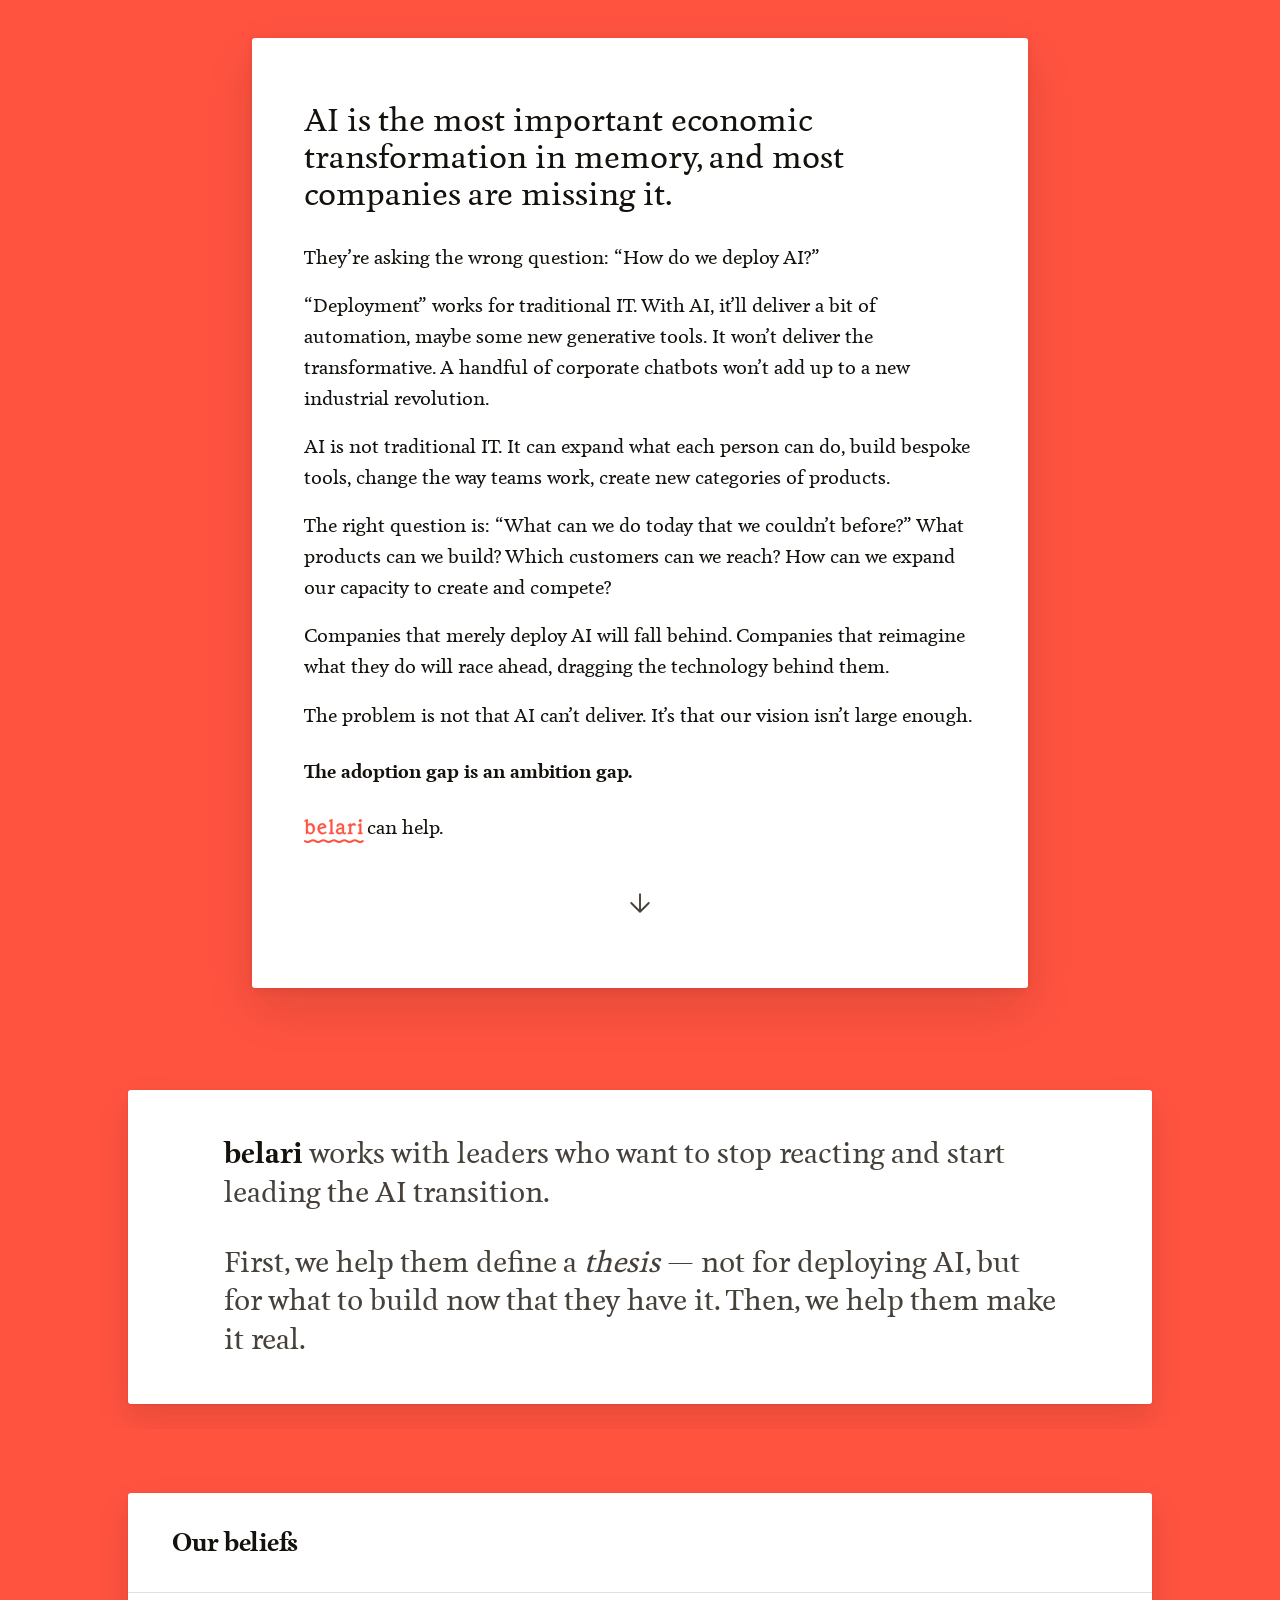
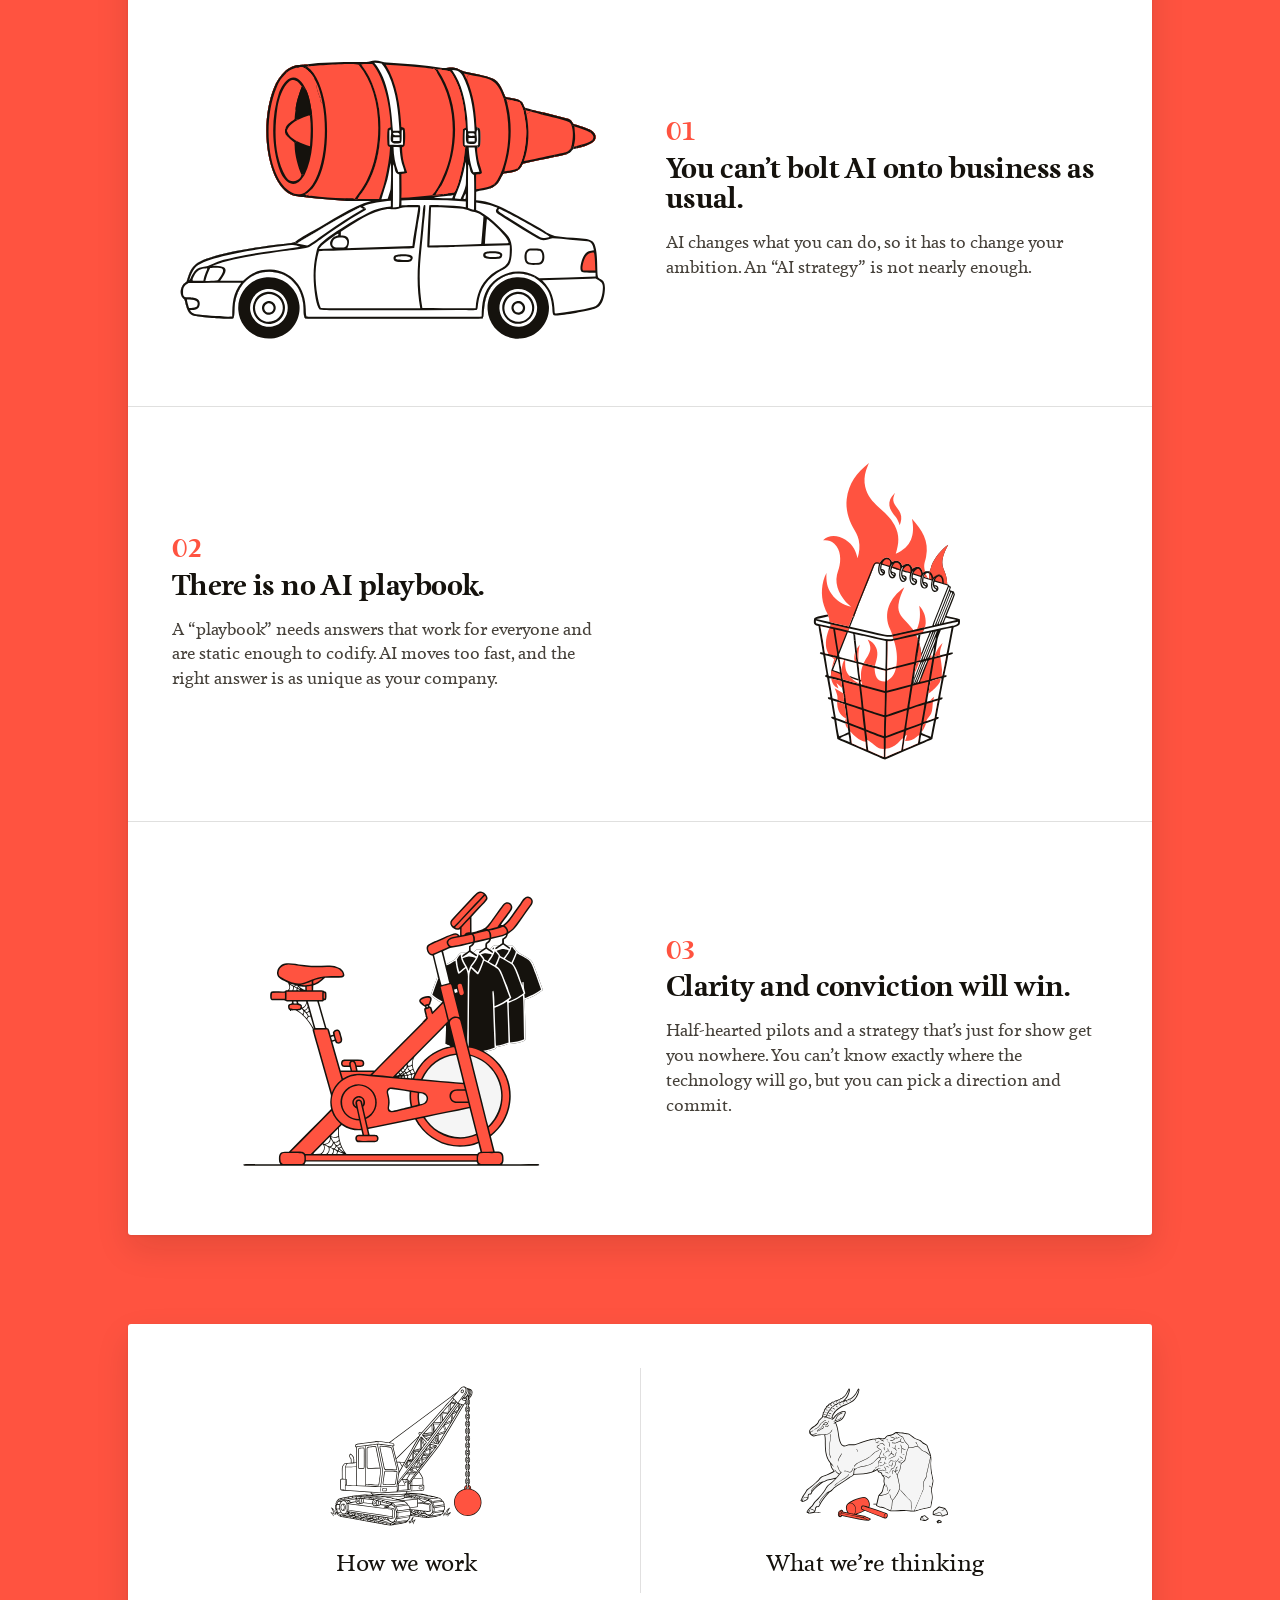
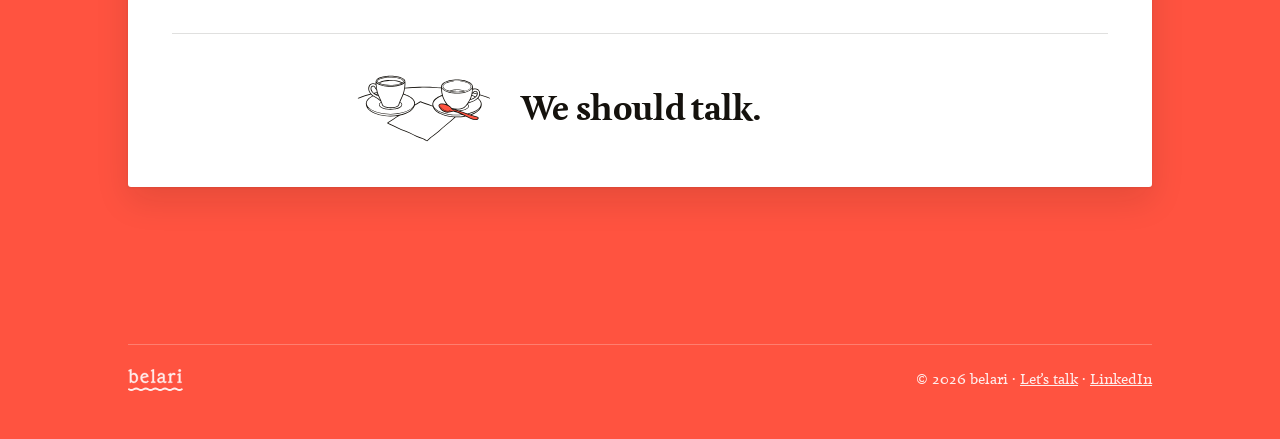
==== commit 1310b38e: "Deploy 2026-09-24T06:46:47Z" ====
--- a/index.html
+++ b/index.html
@@ -23,10 +23,10 @@
   <meta name="twitter:title" content="belari" />
   <meta name="twitter:description" content="AI doesn’t just change how you work — it changes what your strategy should be." />
   <meta name="twitter:image" content="https://belari.ai/og.png" />
-  <script type="module" crossorigin src="/assets/home-BJ_aaxNP.js"></script>
-  <link rel="modulepreload" crossorigin href="/assets/nav-DyBBFaEG.js">
-  <link rel="modulepreload" crossorigin href="/assets/Text-fqf_nmg3.js">
-  <link rel="stylesheet" crossorigin href="/assets/nav-BorKZzoY.css">
+  <script type="module" crossorigin src="/assets/home-sV_z63FQ.js"></script>
+  <link rel="modulepreload" crossorigin href="/assets/nav-BQvHFNF7.js">
+  <link rel="modulepreload" crossorigin href="/assets/Text-Aei9v_S5.js">
+  <link rel="stylesheet" crossorigin href="/assets/nav-BsWCXOCC.css">
   <script data-goatcounter="https://belari.goatcounter.com/count" async src="https://gc.zgo.at/count.js"></script>
 </head>
 <body>
--- a/assets/nav-BsWCXOCC.css
+++ b/assets/nav-BsWCXOCC.css
@@ -0,0 +1 @@
+@font-face{font-family:Feijoa;src:url(/assets/feijoa-medium-CCUOaHGe.woff2) format("woff2");font-weight:400 500;font-style:normal;font-display:swap}@font-face{font-family:Feijoa;src:url(/assets/feijoa-bold-Dv0kzkUl.woff2) format("woff2");font-weight:600 700;font-style:normal;font-display:swap}:root{--ths-ink: #15120D;--ths-ink-soft: #46413A;--ths-muted: #857D72;--ths-paper: #F7F6F1;--ths-surface: #FFFFFF;--ths-coral: #FF5340;--ths-accent: var(--ths-coral);--ths-on-accent: var(--ths-ink);--ths-rule: color-mix(in srgb, var(--ths-ink) 13%, transparent);--ths-rule-strong:color-mix(in srgb, var(--ths-ink) 22%, transparent);--ths-font-display: "Feijoa", Georgia, "Times New Roman", serif;--ths-font-head: "Feijoa", Georgia, "Times New Roman", serif;--ths-font-body: "Feijoa", Georgia, "Times New Roman", serif;--ths-font-label: ui-monospace, "SF Mono", Menlo, monospace;--ths-text-xs: .72rem;--ths-text-sm: .85rem;--ths-text-base:1.125rem;--ths-text-lg: 1.2rem;--ths-text-xl: clamp(1.3rem, 1.9vw, 1.7rem);--ths-h3: 1.1rem;--ths-h2: clamp(1.3rem, 1.9vw, 1.55rem);--ths-h1: clamp(2rem, 3.4vw, 2.7rem);--ths-display: clamp(2.8rem, 6.2vw, 4.75rem);--ths-leading: 1.6;--ths-leading-tight: 1.08;--ths-space-1: .25rem;--ths-space-2: .5rem;--ths-space-3: .75rem;--ths-space-4: 1rem;--ths-space-5: 1.5rem;--ths-space-6: 2rem;--ths-space-7: 3rem;--ths-space-8: clamp(2.5rem, 5vw, 4.5rem);--ths-measure: 40rem;--ths-maxw: 90rem;--ths-gutter: clamp(1.25rem, 4vw, 4rem);--ths-radius: 3px;--ths-shadow: 0 1px 2px color-mix(in srgb, var(--ths-ink) 4%, transparent), 0 10px 30px color-mix(in srgb, var(--ths-ink) 6%, transparent);--ths-bp-md: 820px}.ths-root{color:var(--ths-ink);background-color:var(--ths-paper);font-family:var(--ths-font-body);font-size:var(--ths-text-base);line-height:var(--ths-leading);-webkit-font-smoothing:antialiased;text-rendering:optimizeLegibility}.ths-root *{box-sizing:border-box}.ths-root a{color:inherit}.ths-root img{max-width:100%}.ths-root.ths-grain{background-image:url("data:image/svg+xml,%3Csvg%20xmlns='http://www.w3.org/2000/svg'%20width='200'%20height='200'%3E%3Cfilter%20id='d'%3E%3CfeTurbulence%20type='fractalNoise'%20baseFrequency='0.75'%20numOctaves='3'%20seed='4'%20stitchTiles='stitch'/%3E%3CfeComponentTransfer%3E%3CfeFuncA%20type='discrete'%20tableValues='0%200%200%200%200%200%20.10%20.18%20.28'/%3E%3C/feComponentTransfer%3E%3C/filter%3E%3Crect%20width='100%25'%20height='100%25'%20filter='url(%23d)'/%3E%3C/svg%3E");background-repeat:repeat}.ths-wrap,.ths-sheet{max-width:var(--ths-maxw);margin:0 auto;padding:0 var(--ths-gutter)}.ths-prose{max-width:var(--ths-measure)}.ths-prose>:last-child{margin-bottom:0}.ths-section{padding:var(--ths-space-7) 0}.ths-section--flush{padding:0}.ths-divider{border:0;border-top:1px solid var(--ths-rule);margin:0}.ths-grid3{display:grid;grid-template-columns:repeat(3,1fr);gap:clamp(1.75rem,4vw,4rem);align-items:start}.ths-grid3>*{min-width:0}@media(max-width:820px){.ths-grid3{grid-template-columns:1fr;gap:2.75rem}}.ths-split{display:grid;grid-template-columns:1.05fr .95fr;gap:clamp(2rem,6vw,5rem);align-items:start}.ths-split--hero{align-items:end;padding-top:clamp(3rem,6vw,5rem)}@media(max-width:820px){.ths-split{grid-template-columns:1fr;gap:1.25rem}}.ths-cols{display:grid;grid-template-columns:1fr 1fr;gap:2rem}.ths-cols ul{list-style:none;margin:0;padding:0}.ths-cols li{padding:.6rem 0;border-top:1px solid var(--ths-rule);color:var(--ths-ink-soft)}@media(max-width:680px){.ths-cols{grid-template-columns:1fr;gap:1rem}}.ths-rail{display:grid;grid-template-columns:minmax(7rem,12rem) 1fr;gap:clamp(1.5rem,4vw,4.5rem);border-top:1px solid var(--ths-rule);padding:var(--ths-space-6) 0}.ths-rail__label{font-family:var(--ths-font-label);text-transform:uppercase;letter-spacing:.15em;font-size:var(--ths-text-xs);color:var(--ths-muted);line-height:1.55}.ths-rail__num{display:block;font-size:.9rem;color:var(--ths-coral);letter-spacing:.1em;margin-top:.5rem;line-height:1;font-variant-numeric:tabular-nums}.ths-rail__body{max-width:var(--ths-measure)}.ths-rail__body>:last-child{margin-bottom:0}@media(max-width:820px){.ths-rail{grid-template-columns:1fr;gap:.65rem}}.ths-steps{list-style:none;counter-reset:step;margin:0;padding:0}.ths-steps__item{counter-increment:step;display:grid;grid-template-columns:1.8rem 1fr;gap:1.1rem;padding:.9rem 0;border-top:1px solid var(--ths-rule)}.ths-steps__item:first-child{border-top:0;padding-top:.2rem}.ths-steps__item:before{content:counter(step,decimal-leading-zero);font-family:var(--ths-font-label);font-size:.74rem;color:var(--ths-muted);font-variant-numeric:tabular-nums;padding-top:.3rem}.ths-steps__title{font-family:var(--ths-font-head);font-weight:600;font-size:1.02rem}.ths-steps__body{color:var(--ths-ink-soft)}.ths-heading{font-family:var(--ths-font-head);color:var(--ths-ink);letter-spacing:-.02em;margin:0}.ths-heading--display{font-family:var(--ths-font-display);font-size:var(--ths-display);line-height:var(--ths-leading-tight);letter-spacing:-.03em;font-weight:600}.ths-heading--1{font-size:var(--ths-h1);line-height:1.04;letter-spacing:-.025em;font-weight:600}.ths-heading--2{font-size:var(--ths-h2);line-height:1.12;font-weight:600}.ths-heading--3{font-size:var(--ths-h3);line-height:1.3;font-weight:600}.ths-lede{font-family:var(--ths-font-body);font-size:var(--ths-text-lg);line-height:1.5;color:var(--ths-ink-soft);max-width:var(--ths-measure);margin:0 0 1rem}.ths-text{margin:0 0 1rem}.ths-text:last-child{margin-bottom:0}.ths-eyebrow{font-family:var(--ths-font-label);text-transform:uppercase;letter-spacing:.16em;font-size:var(--ths-text-xs);color:var(--ths-muted);margin:0 0 1rem;display:block}.ths-eyebrow--accent{color:var(--ths-accent)}.ths-tag{font-family:var(--ths-font-label);display:inline-block;text-transform:uppercase;letter-spacing:.14em;font-size:var(--ths-text-xs);color:var(--ths-accent)}.ths-epigraph{font-family:var(--ths-font-body);font-style:italic;color:var(--ths-ink-soft);border-left:3px solid var(--ths-accent);padding-left:1rem;max-width:32rem;margin:1.4rem 0}.ths-wordmark,.ths-logomark{display:inline-block;line-height:0;color:var(--ths-ink);text-decoration:none}.ths-wordmark--accent{color:var(--ths-accent)}.ths-nav .ths-wordmark,.ths-nav .ths-logomark,.ths-footer .ths-wordmark,.ths-footer .ths-logomark{color:var(--ths-coral)}.ths-wordmark__svg,.ths-logomark__svg{display:block;width:auto}.ths-wordmark--sm .ths-wordmark__svg{height:22px}.ths-wordmark--md .ths-wordmark__svg{height:34px}.ths-wordmark--lg .ths-wordmark__svg{height:60px}.ths-logomark--sm .ths-logomark__svg{height:28px}.ths-logomark--md .ths-logomark__svg{height:44px}.ths-logomark--lg .ths-logomark__svg{height:72px}.ths-nav .ths-wordmark__svg{height:30px}.ths-wordmark--inline{--ths-inline-h: 1.34em;vertical-align:calc(var(--ths-inline-h) * -.37)}.ths-wordmark--inline .ths-wordmark__svg{height:var(--ths-inline-h)}.ths-logomark--inline{vertical-align:-.28em}.ths-logomark--inline .ths-logomark__svg{height:1.5em}.ths-nav{display:flex;justify-content:space-between;align-items:center;gap:1rem;flex-wrap:wrap;padding:1.25rem var(--ths-gutter);max-width:var(--ths-maxw);margin:0 auto}.ths-nav__links{display:flex;align-items:baseline;gap:.8rem}.ths-nav__links a{text-decoration:none;color:var(--ths-muted);font-size:var(--ths-text-sm)}.ths-nav__links a:hover{color:var(--ths-ink)}.ths-nav__sep{color:var(--ths-muted);opacity:.55;-webkit-user-select:none;user-select:none}.ths-nav--sticky{position:sticky;top:0;z-index:20;background:var(--ths-paper);border-bottom:1px solid var(--ths-rule)}.ths-nav__brand--mark,.ths-nav__label-short{display:none}@media(max-width:640px){.ths-nav{flex-wrap:nowrap;padding-block:.9rem;gap:.75rem}.ths-nav__brand--full{display:none}.ths-nav__brand--mark{display:inline-block}.ths-nav__links{gap:.55rem}.ths-nav__link--has-short .ths-nav__label-full{display:none}.ths-nav__link--has-short .ths-nav__label-short{display:inline}}.ths-footer{display:flex;justify-content:space-between;align-items:center;gap:1rem;flex-wrap:wrap;max-width:var(--ths-maxw);margin:5rem auto 0;padding:1.5rem var(--ths-gutter) 3rem;border-top:1px solid var(--ths-rule)}.ths-footer__meta{color:var(--ths-muted);font-size:var(--ths-text-sm)}.ths-footer__meta a{color:var(--ths-muted)}.ths-cta{display:inline-block;font-family:var(--ths-font-body);font-weight:500;text-decoration:none;color:var(--ths-accent);border-bottom:2px solid var(--ths-accent);padding-bottom:.2rem;line-height:1.2;cursor:pointer;background:none;border-top:0;border-left:0;border-right:0}.ths-cta:hover{color:var(--ths-ink);border-color:var(--ths-ink)}.ths-cta--block{margin-top:1.6rem}.ths-card{border:1px solid var(--ths-rule);border-radius:var(--ths-radius);padding:1.4rem 1.6rem;background:var(--ths-surface);max-width:var(--ths-measure)}.ths-card--raised{border-color:transparent;box-shadow:var(--ths-shadow)}.ths-card__title{margin:.4rem 0}.ths-notelist{border-top:1px solid var(--ths-rule);max-width:48rem}.ths-noterow{display:flex;justify-content:space-between;align-items:baseline;gap:1rem;padding:1.1rem 0;border-bottom:1px solid var(--ths-rule);text-decoration:none;color:inherit}.ths-noterow__title{margin:0;font-family:var(--ths-font-head);font-weight:600;font-size:1.05rem}.ths-noterow__meta{color:var(--ths-accent);font-family:var(--ths-font-label);font-size:var(--ths-text-xs);text-transform:uppercase;letter-spacing:.12em;white-space:nowrap}a.ths-noterow:hover .ths-noterow__title{color:var(--ths-accent)}.ths-manifesto{font-family:var(--ths-font-body);padding:clamp(2rem,5vw,4rem) 0}.ths-manifesto__cols>p{font-size:1.12rem;line-height:1.72;font-weight:500;margin:0 0 1.1rem;text-align:justify;-webkit-hyphens:auto;hyphens:auto}.ths-manifesto__cols>p:last-child{margin-bottom:0}.ths-manifesto__lede{font-size:1.28rem;line-height:1.5;color:var(--ths-ink);margin:0 0 1.1rem;font-weight:500}.ths-manifesto__close{font-weight:600;color:var(--ths-ink)}.ths-manifesto__cols{max-width:46rem;margin-inline:auto}.ths-manifesto__initial{float:left;font-family:var(--ths-font-display);font-weight:600;font-size:3.3em;line-height:.78;padding:.02em .22em 0 0}html,body,#root{margin:0;min-height:100%}body{background:var(--ths-paper)}.sr-only{position:absolute;width:1px;height:1px;padding:0;margin:-1px;overflow:hidden;clip:rect(0,0,0,0);white-space:nowrap;border:0}.site-root{min-height:100vh;overflow-x:clip;background:color-mix(in srgb,var(--ths-coral) 11%,white);--home-measure: 64rem}.site-root:not(.home-wash) .ths-nav,.site-root:not(.home-wash) .ths-wrap,.site-root:not(.home-wash) .ths-footer{max-width:calc(var(--home-measure) + 2 * var(--ths-gutter))}.hero{min-height:100vh;display:flex;flex-direction:column;padding:clamp(1.5rem,3vw,2.5rem) 0}.hero .hero-page{flex:1}.below{padding:clamp(2.5rem,5vw,4.5rem) 0}.below hr{margin:clamp(2.5rem,5vw,4rem) 0}.home-wash{--ths-accent: var(--ths-ink);--coral-light: color-mix(in srgb, var(--ths-coral) 11%, white);background:var(--ths-coral)}.home-wash .hero{justify-content:safe center;align-items:center;background:var(--ths-coral);margin-inline:calc(50% - 50vw);padding-inline:clamp(1.25rem,4vw,3rem)}.home-wash .hero-page{flex:0 1 auto;width:100%;max-width:48.5rem;background:#fff;border-radius:var(--ths-radius);padding:clamp(2rem,5vw,4rem) clamp(1.5rem,4vw,3.5rem);box-shadow:0 2px 8px color-mix(in srgb,var(--ths-ink) 8%,transparent),0 20px 50px color-mix(in srgb,var(--ths-ink) 12%,transparent)}.home-wash .hero-page .ths-manifesto{padding:0}.home-wash .hero-scroll{display:grid;place-items:center;width:max-content;margin:clamp(1.5rem,3vw,2.5rem) auto 0;padding:.35rem .5rem;border-radius:999px;color:var(--ths-ink-soft);transition:color .2s ease}.home-wash .hero-scroll:hover{color:var(--ths-ink)}.home-wash .hero-scroll:focus{outline:none}.home-wash .hero-scroll:focus-visible{outline:2px solid var(--ths-ink);outline-offset:3px}.home-wash .hero-scroll svg{display:block;animation:hero-cue-fade 2.6s ease-in-out infinite}@keyframes hero-cue-fade{0%,to{opacity:.35}50%{opacity:.9}}@media(prefers-reduced-motion:reduce){.home-wash .hero-scroll svg{animation:none;opacity:.7}}.home-wash #start{scroll-margin-top:5rem}@media(max-width:640px){.home-wash #start{scroll-margin-top:4rem}}@media(max-width:760px){.home-wash .hero{padding-bottom:min(36dvh,16rem)}}.home-wash .ths-manifesto__lede{font-size:clamp(1.35rem,3vw,1.85rem);line-height:1.24;font-weight:500;text-wrap:balance;margin-bottom:1.9rem}.home-wash .ths-manifesto__cols{max-width:42rem}.home-wash .ths-manifesto__cols>p{text-align:left;-webkit-hyphens:manual;hyphens:manual;text-wrap:pretty}.home-wash .ths-manifesto__close{margin-top:1.6rem}.home-wash .ths-manifesto .ths-wordmark,.home-wash .ths-manifesto .ths-logomark{color:var(--ths-coral)}.home-wash .home-nav{position:fixed;top:0;left:0;right:0;z-index:30;background:var(--ths-coral);padding-inline:var(--ths-gutter);transform:translateY(-100%);transition:transform .35s ease}.home-wash .home-nav--show{transform:translateY(0)}.home-wash .home-nav .ths-nav{max-width:var(--home-measure);padding-inline:0}.home-wash .home-nav .ths-wordmark,.home-wash .home-nav .ths-logomark,.home-wash .ths-footer .ths-wordmark,.home-wash .ths-footer .ths-logomark,.home-wash .ths-nav__links a,.home-wash .ths-footer__meta,.home-wash .ths-footer__meta a,.home-wash .ths-nav__sep{color:var(--coral-light)}.home-wash .ths-nav__links a{font-weight:500}.home-wash .ths-nav__links a:hover,.home-wash .ths-footer__meta a:hover{color:color-mix(in srgb,var(--coral-light) 55%,white)}.home-wash .ths-footer{border-top-color:color-mix(in srgb,var(--coral-light) 28%,transparent)}.home-wash .ths-footer{max-width:var(--home-measure);padding-inline:0}.home-rail .rail-row{border-top:1px solid var(--ths-rule);padding:clamp(2rem,4vw,3.25rem) 0}.home-rail .rail-body{max-width:52rem}.home-rail .rail-orient{font-family:var(--ths-font-display);font-size:clamp(1.3rem,2.2vw,1.7rem);line-height:1.42;color:var(--ths-ink-soft);margin:0;text-wrap:pretty}.home-rail .rail-orient strong{font-weight:600;color:var(--ths-ink)}.home-rail .rail-orient em{font-style:italic}.home-rail .rail-orient+.rail-orient{margin-top:1.15em}@media(min-width:821px){.home-rail .rail-row--orient .rail-body{margin-inline:auto}}.beliefs-sea{margin-inline:calc(50% - 50vw);background:var(--ths-coral);padding:clamp(2.5rem,5vw,4.5rem) var(--ths-gutter)}.beliefs-inner{max-width:var(--home-measure);margin-inline:auto}.beliefs-list{display:flex;flex-direction:column;background:#fff;border-radius:var(--ths-radius);box-shadow:0 1px 3px color-mix(in srgb,var(--ths-ink) 7%,transparent),0 14px 34px color-mix(in srgb,var(--ths-ink) 11%,transparent)}.belief-row{position:relative;display:grid;grid-template-columns:1fr 1fr;gap:clamp(1.5rem,4vw,3.5rem);align-items:center;padding:clamp(1.75rem,3.5vw,2.75rem);overflow:visible}.belief-row+.belief-row{border-top:1px solid var(--ths-rule)}.belief-row:nth-of-type(2n) .belief-figure{order:2}.beliefs-list__head{padding:clamp(1.5rem,3vw,2.25rem) clamp(1.75rem,3.5vw,2.75rem);border-bottom:1px solid var(--ths-rule)}.beliefs-list__head .ths-heading--2{margin:0}.belief-copy__num{font-family:var(--ths-font-display);font-weight:600;font-size:1.5rem;line-height:1;color:var(--ths-coral);font-variant-numeric:tabular-nums;display:block;margin-bottom:.6rem}.belief-copy .ths-heading--3{font-size:clamp(1.25rem,2.2vw,1.7rem);line-height:1.1;margin:0 0 1rem}.belief-copy .ths-text{color:var(--ths-ink-soft);font-size:1rem;line-height:1.55;margin:0}.belief-figure{position:relative;align-self:stretch;min-height:17rem;border-radius:var(--ths-radius);background:color-mix(in srgb,var(--ths-coral) 7%,white);display:grid;place-items:center;padding:1.25rem}.belief-figure__caption{font-family:var(--ths-font-head);font-style:italic;font-size:.98rem;line-height:1.4;text-align:center;max-width:24ch;color:color-mix(in srgb,var(--ths-ink) 50%,white)}.belief-figure__img{display:block;width:100%;height:auto;margin-top:clamp(-4.5rem,-7vw,-6rem)}.belief-figure--art{background:transparent;padding:0}.belief-figure--art .belief-figure__img{width:100%;height:auto;margin:0}@media(max-width:760px){.belief-row{grid-template-columns:1fr;gap:1.5rem}.belief-row:nth-of-type(2n) .belief-figure,.belief-row:nth-of-type(odd) .belief-figure{order:1}.belief-figure{min-height:13rem}}.home-rail .rail-row--contact{border-top:1px solid var(--ths-rule-strong)}.home-rail .rail-row--contact .ths-heading{font-size:clamp(1.5rem,2.6vw,2.05rem);line-height:var(--ths-leading-tight);margin:0;text-wrap:balance}.home-rail .contact-link{color:inherit;text-decoration:none;display:grid;grid-template-columns:1fr auto 1fr;align-items:center;column-gap:clamp(1.1rem,2.5vw,1.75rem);transition:color .18s ease}.home-rail .contact-link:hover{color:var(--ths-coral)}.home-rail .contact-link:hover .contact-talk__art{transform:translateY(-3px)}.home-rail .contact-link:focus{outline:none}.home-rail .contact-link:focus-visible{outline:2px solid var(--ths-ink);outline-offset:4px}.home-rail .rail-row--contact .ths-text{color:var(--ths-ink-soft);max-width:var(--ths-measure);margin:0 0 1.75rem}.contact-grid{display:flex;flex-direction:column}.contact-explore{display:grid;grid-template-columns:1fr 1fr;padding-bottom:clamp(1.75rem,3.5vw,2.5rem)}.contact-explore__item{display:flex;flex-direction:column;align-items:center;text-align:center;gap:clamp(1rem,2vw,1.4rem);padding:clamp(.5rem,1.5vw,1rem) clamp(1rem,3vw,2.5rem);text-decoration:none;color:var(--ths-ink)}.contact-explore__item+.contact-explore__item{border-left:1px solid var(--ths-rule)}.contact-explore__art{height:clamp(96px,13vw,144px);width:auto;transition:transform .18s ease}.contact-explore__item:hover .contact-explore__art{transform:translateY(-3px)}.contact-explore__label{font-family:var(--ths-font-head);font-size:clamp(1.15rem,1.8vw,1.4rem);line-height:1.15;transition:color .18s ease}.contact-explore__item:hover .contact-explore__label{color:var(--ths-coral)}.contact-explore__item:focus{outline:none}.contact-explore__item:focus-visible{outline:2px solid var(--ths-ink);outline-offset:4px;border-radius:var(--ths-radius)}.contact-talk{border-top:1px solid var(--ths-rule);padding-top:clamp(1.75rem,3.5vw,2.5rem);text-align:center}.contact-talk__art{justify-self:end;width:clamp(96px,12vw,136px);height:auto;transition:transform .18s ease}@media(max-width:640px){.home-rail .contact-link{grid-template-columns:1fr;row-gap:1rem;justify-items:center}.contact-talk__art{justify-self:center}}@media(max-width:640px){.contact-explore{grid-template-columns:1fr;row-gap:clamp(1.5rem,5vw,2rem)}.contact-explore__item+.contact-explore__item{border-left:0;border-top:1px solid var(--ths-rule);padding-top:clamp(1.5rem,5vw,2rem)}}.home-wash .below{margin-inline:calc(50% - 50vw);padding:clamp(2.5rem,5vw,4.5rem) var(--ths-gutter) clamp(3rem,6vw,5rem);background:var(--ths-coral)}.home-rail{max-width:var(--home-measure);margin-inline:auto;display:flex;flex-direction:column;gap:clamp(1rem,2vw,1.75rem)}.home-rail .rail-row{border-top:0;background:#fff;border-radius:var(--ths-radius);box-shadow:0 1px 3px color-mix(in srgb,var(--ths-ink) 7%,transparent),0 14px 34px color-mix(in srgb,var(--ths-ink) 11%,transparent);padding:clamp(1.75rem,3.5vw,2.75rem) clamp(1.6rem,3.5vw,2.75rem)}.home-rail .rail-row--contact{border-top:0}.site-root.approach-page{background:#fff}.approach-page .ths-nav .ths-wordmark{color:var(--ths-ink)}.approach-headline .ths-heading--1{color:var(--ths-coral);margin-bottom:clamp(1.25rem,3vw,2rem);max-width:var(--ths-measure)}@media(min-width:821px){.approach-headline .ths-heading--1,.approach-headline .ths-lede{margin-inline:auto}}.approach-page .flow-heading{max-width:60rem;margin-inline:auto}.flow{max-width:60rem;margin:clamp(1.5rem,3vw,2.25rem) auto 0;--lx: 23%;--rx: 77%;--trace: 2px}.flow__step{display:flex}.flow__step--right{justify-content:flex-end}.flow__card{width:46%;background:#fff;border-radius:var(--ths-radius);box-shadow:0 1px 3px color-mix(in srgb,var(--ths-ink) 7%,transparent),0 14px 34px color-mix(in srgb,var(--ths-ink) 10%,transparent);padding:clamp(1.2rem,2.4vw,1.5rem)}.flow__num{display:block;font-family:var(--ths-font-head);font-weight:600;color:var(--ths-coral);font-size:.9rem;letter-spacing:.06em;font-variant-numeric:tabular-nums;margin-bottom:.45rem}.flow__title{font-family:var(--ths-font-head);font-weight:700;letter-spacing:-.01em;margin:0 0 .5rem;font-size:1.2rem}.flow__body{color:var(--ths-ink-soft);margin:0;font-size:.96rem;line-height:1.5}.flow__body+.flow__body{margin-top:.9em}.flow__em{color:var(--ths-coral)}.flow__thesis{background:var(--ths-coral);color:#fff;border-radius:var(--ths-radius);box-shadow:0 1px 3px color-mix(in srgb,var(--ths-ink) 8%,transparent),0 16px 40px color-mix(in srgb,var(--ths-coral) 26%,transparent);padding:clamp(1.5rem,3vw,1.9rem) clamp(1.5rem,3vw,2rem);display:grid;grid-template-columns:1fr 1.15fr;gap:clamp(1.2rem,3vw,2.4rem);align-items:center}.flow__eyebrow{display:block;font-family:var(--ths-font-head);font-style:italic;font-size:1rem;margin-bottom:.4rem;color:color-mix(in srgb,var(--ths-coral) 22%,white)}.flow__thesis .flow__num{color:color-mix(in srgb,var(--ths-coral) 22%,white)}.flow__thesis .flow__title{color:#fff;font-size:clamp(1.3rem,2.4vw,1.5rem);margin:0}.flow__thesis .flow__body{color:color-mix(in srgb,var(--ths-coral) 14%,white)}.flow__thesis .flow__body a{color:inherit;text-decoration:underline;text-decoration-thickness:1px;text-underline-offset:3px}.flow__thesis .flow__body a:hover{opacity:.8}.flow__link{position:relative;height:2.8rem}.flow__link i{position:absolute;background:var(--ths-coral);display:block}.flow__link .v{width:var(--trace)}.flow__link .h{height:var(--trace)}.flow__link--lr .a{left:calc(var(--lx) - 1px);top:0;height:50%}.flow__link--lr .b{left:var(--lx);width:calc(var(--rx) - var(--lx));top:calc(50% - 1px)}.flow__link--lr .c{left:calc(var(--rx) - 1px);top:50%;height:50%}.flow__link--rl .a{left:calc(var(--rx) - 1px);top:0;height:50%}.flow__link--rl .b{left:var(--lx);width:calc(var(--rx) - var(--lx));top:calc(50% - 1px)}.flow__link--rl .c{left:calc(var(--lx) - 1px);top:50%;height:50%}.flow__link--dr .a{left:calc(var(--rx) - 1px);top:0;height:100%}.flow__step{align-items:center}.flow__step--fig.flow__step--left{justify-content:space-between}.flow__step--fig.flow__step--right{justify-content:space-between;flex-direction:row-reverse}.flow__figure{margin:0;width:46%;display:flex;align-items:center;justify-content:center}.flow__figure img{max-width:min(72%,216px);max-height:12.5rem;width:auto;height:auto;display:block}@media(max-width:720px){.flow__card{width:100%}.flow__thesis{grid-template-columns:1fr;gap:1rem}.flow__link{height:2rem}.flow__link i{display:none}.flow__link .a{display:block;left:calc(50% - 1px);top:0;height:100%;width:var(--trace)}.flow__step--fig{flex-direction:column;gap:2.3rem;background:#fff;border-radius:var(--ths-radius);box-shadow:0 1px 3px color-mix(in srgb,var(--ths-ink) 7%,transparent),0 14px 34px color-mix(in srgb,var(--ths-ink) 10%,transparent);padding:clamp(1.2rem,2.4vw,1.5rem);align-items:stretch}.flow__step--fig.flow__step--right{flex-direction:column}.flow__step--fig .flow__card{box-shadow:none;background:transparent;padding:0;border-radius:0}.flow__figure{width:100%}.flow__figure img{width:min(50%,190px)}}.site-root.talk-page{background:#fff}.talk-page .ths-nav .ths-wordmark{color:var(--ths-ink)}.talk-page .talk-headline{display:flex;align-items:center;justify-content:space-between;flex-wrap:wrap;column-gap:clamp(2rem,6vw,4.5rem);row-gap:clamp(1.5rem,4vw,2rem);padding-bottom:0}.talk-headline__lead{min-width:0}.talk-page .talk-headline .ths-heading--1{margin-bottom:clamp(1.25rem,3vw,2rem)}.talk-page .ths-divider{margin:clamp(2rem,4.5vw,3rem) 0}.talk-page .talk-body{padding-top:0}.talk-body__grid{display:grid;grid-template-columns:minmax(14rem,18rem) 1fr;gap:clamp(2rem,5vw,4.5rem);align-items:start}.talk-contact{display:flex;flex-direction:column;align-items:flex-start;gap:1rem}.talk-contact__photo-cell{align-self:stretch}.talk-contact__photo{width:100%;height:auto;aspect-ratio:5 / 4;object-fit:cover;display:block;border-radius:var(--ths-radius)}.talk-contact__byline{align-self:stretch;display:flex;align-items:center;justify-content:space-between;gap:.75rem}.talk-contact__name{margin:0;color:var(--ths-ink);font-size:1.15rem;line-height:1.1}.talk-contact .talk-contact__linkedin{display:grid;place-items:center;color:var(--ths-coral);transition:color .18s ease}.talk-contact .talk-contact__linkedin svg{display:block;width:1.25rem;height:1.25rem}.talk-contact .talk-contact__linkedin:hover{color:var(--ths-ink)}.talk-contact .talk-contact__linkedin:focus{outline:none}.talk-contact .talk-contact__linkedin:focus-visible{outline:2px solid var(--ths-ink);outline-offset:3px;border-radius:3px}.talk-page .talk-headline__sub{margin-bottom:0}.talk-page .talk-mail{display:inline-block;flex:none;background:var(--ths-coral);color:color-mix(in srgb,var(--ths-coral) 8%,white);font-family:var(--ths-font-head);font-size:clamp(1.15rem,2.2vw,1.5rem);line-height:1;text-decoration:none;padding:clamp(.8rem,1.7vw,1.05rem) clamp(1.15rem,2.6vw,1.6rem);border-radius:var(--ths-radius);box-shadow:0 1px 3px color-mix(in srgb,var(--ths-ink) 7%,transparent),0 14px 34px color-mix(in srgb,var(--ths-ink) 11%,transparent);transition:transform .2s ease,box-shadow .2s ease}.talk-page .talk-mail:hover{transform:translateY(-2px);box-shadow:0 2px 6px color-mix(in srgb,var(--ths-ink) 9%,transparent),0 20px 46px color-mix(in srgb,var(--ths-ink) 15%,transparent)}.talk-page .talk-mail:focus{outline:none}.talk-page .talk-mail:focus-visible{outline:2px solid #fff;outline-offset:-6px}.talk-bio{max-width:var(--ths-measure)}.talk-bio .ths-text{color:var(--ths-ink-soft)}.talk-bio .ths-text.talk-bio__lead{color:var(--ths-ink);font-size:1.14rem;line-height:1.5}.talk-bio .ths-text:last-of-type{margin-bottom:0}@media(max-width:720px){.talk-body__grid{grid-template-columns:1fr;gap:clamp(1.5rem,5vw,2rem)}.talk-contact{max-width:20rem}}.talk-cta{margin-top:clamp(3rem,7vw,5rem);display:flex;justify-content:center}.talk-cta .talk-cta__link{display:block;width:100%;max-width:46rem;text-align:center;background:var(--ths-coral);border-radius:var(--ths-radius);padding:clamp(2rem,5vw,3.25rem) clamp(1.75rem,4vw,3rem);text-decoration:none;font-family:var(--ths-font-head);font-size:clamp(1.35rem,2.8vw,2rem);line-height:1.32;text-wrap:pretty;color:color-mix(in srgb,var(--ths-coral) 22%,white);box-shadow:0 1px 3px color-mix(in srgb,var(--ths-ink) 7%,transparent),0 14px 34px color-mix(in srgb,var(--ths-ink) 11%,transparent);transition:transform .2s ease,box-shadow .2s ease}.talk-cta .talk-cta__link strong{font-weight:inherit;color:color-mix(in srgb,var(--ths-coral) 7%,white)}.talk-cta .talk-cta__link:hover{transform:translateY(-2px);box-shadow:0 2px 6px color-mix(in srgb,var(--ths-ink) 9%,transparent),0 20px 46px color-mix(in srgb,var(--ths-ink) 15%,transparent)}.talk-cta .talk-cta__link:hover strong{text-decoration:underline;text-underline-offset:4px}.talk-cta .talk-cta__link:focus{outline:none}.talk-cta .talk-cta__link:focus-visible{outline:2px solid #fff;outline-offset:-8px}.site-root.notes-page{background:var(--ths-surface)}.notes-page .ths-nav .ths-wordmark{color:var(--ths-ink)}.notes-page .ths-heading--1{margin-bottom:clamp(1.25rem,3vw,2rem)}.notes-grid{display:grid;grid-template-columns:repeat(2,1fr);gap:clamp(1rem,2.2vw,1.5rem)}.tl-card{display:flex;flex-direction:column;min-height:17rem;background:var(--ths-surface);border:1px solid var(--ths-rule);border-radius:var(--ths-radius);box-shadow:0 1px 3px color-mix(in srgb,var(--ths-ink) 6%,transparent),0 14px 34px color-mix(in srgb,var(--ths-ink) 9%,transparent);padding:clamp(1.5rem,3vw,2rem) clamp(1.5rem,3vw,2.1rem);text-decoration:none;color:inherit;transition:box-shadow .2s ease,border-color .2s ease}a.tl-card:hover{border-color:var(--ths-rule-strong);box-shadow:0 2px 6px color-mix(in srgb,var(--ths-ink) 8%,transparent),0 20px 44px color-mix(in srgb,var(--ths-ink) 13%,transparent)}a.tl-card:hover .tl-title{color:var(--ths-coral)}a.tl-card:focus{outline:none}a.tl-card:focus-visible{outline:2px solid var(--ths-ink);outline-offset:3px}.tl-date{font-family:var(--ths-font-head);color:var(--ths-muted);font-size:.98rem;font-variant-numeric:lining-nums;margin:0 0 .7rem}.tl-title{font-family:var(--ths-font-head);font-weight:600;font-size:clamp(1.2rem,1.8vw,1.45rem);line-height:1.18;letter-spacing:-.015em;margin:0 0 .55rem}.tl-preview{color:var(--ths-ink-soft);font-size:1.02rem;line-height:1.5;margin:0;display:-webkit-box;-webkit-box-orient:vertical;-webkit-line-clamp:4;overflow:hidden}.tl-card.tl-more{grid-column:1 / -1;min-height:0;box-shadow:none;align-items:center;justify-content:center;font-family:var(--ths-font-head);font-style:italic;font-size:clamp(1.1rem,1.6vw,1.3rem);color:var(--ths-ink-soft);margin:0}.tl-card--art{grid-column:1 / -1;display:grid;grid-template-columns:1.6fr 1fr;padding:0;overflow:hidden}.tl-card--art .tl-card__text{display:flex;flex-direction:column;padding:clamp(1.5rem,3vw,2rem) clamp(1.5rem,3vw,2.1rem)}.tl-card__art{margin:0;background:var(--ths-surface);display:grid;place-items:center;padding:clamp(1rem,2vw,1.4rem)}.tl-card__art img{display:block;width:100%;max-width:20rem;height:auto}.tl-card--art-reverse{grid-template-columns:1fr 1.6fr}.tl-card--art-reverse .tl-card__text{order:2}.tl-card--art-reverse .tl-card__art{order:1}.tl-card.tl-featured{--pale: color-mix(in srgb, var(--ths-coral) 11%, white);background:var(--ths-coral);border-color:transparent;color:var(--pale);box-shadow:0 1px 3px color-mix(in srgb,var(--ths-ink) 8%,transparent),0 18px 44px color-mix(in srgb,var(--ths-ink) 14%,transparent)}.tl-card.tl-featured.tl-card--art{background:var(--ths-surface);border:0}.tl-card.tl-featured.tl-card--art .tl-card__text{background:var(--ths-coral)}.tl-card--wide{grid-column:1 / -1;display:grid;grid-template-columns:1.1fr 1fr;align-items:center;column-gap:clamp(1.75rem,4vw,3.5rem)}.tl-card__lead{display:flex;flex-direction:column}.tl-card--art .tl-title,.tl-card--wide .tl-title{font-size:clamp(1.55rem,2.7vw,2.25rem);line-height:1.12;margin-bottom:.9rem}.tl-card--art .tl-preview,.tl-card--wide .tl-preview{font-size:clamp(1.12rem,1.5vw,1.4rem);line-height:1.4;-webkit-line-clamp:3;max-width:34ch}.tl-card--art .tl-card__text{justify-content:center}.tl-card.tl-featured .tl-date{color:color-mix(in srgb,var(--ths-coral) 30%,white)}.tl-card.tl-featured .tl-title{color:var(--pale)}.tl-card.tl-featured .tl-preview{color:color-mix(in srgb,var(--ths-coral) 18%,white)}a.tl-card.tl-featured:hover{border-color:transparent;box-shadow:0 2px 8px color-mix(in srgb,var(--ths-ink) 10%,transparent),0 24px 52px color-mix(in srgb,var(--ths-ink) 18%,transparent)}a.tl-card.tl-featured:hover .tl-title{color:var(--pale)}a.tl-card.tl-featured:focus-visible{outline-color:var(--pale)}.note-read{max-width:var(--ths-measure);margin:0 auto}.note-title{font-family:var(--ths-font-display);font-weight:600;letter-spacing:-.025em;font-size:clamp(2rem,3.6vw,2.9rem);line-height:1.05;margin:.7rem 0 .5rem}.note-meta{font-family:var(--ths-font-head);color:var(--ths-muted);font-size:.98rem;margin:0 0 2rem}.site-root.note-page{background:var(--ths-surface)}.note-page .ths-nav .ths-wordmark{color:var(--ths-ink)}.note-masthead{--pale: color-mix(in srgb, var(--ths-coral) 11%, white);background:var(--ths-coral);border-radius:var(--ths-radius);padding:clamp(1.75rem,4vw,2.6rem) clamp(1.6rem,4vw,2.4rem);margin-bottom:clamp(1.75rem,4vw,2.4rem);box-shadow:0 1px 3px color-mix(in srgb,var(--ths-ink) 7%,transparent),0 14px 34px color-mix(in srgb,var(--ths-ink) 11%,transparent)}.note-masthead--art{display:grid;grid-template-columns:1.3fr 1fr;padding:0;overflow:hidden}.note-masthead__text{align-self:center;padding:clamp(1.75rem,4vw,2.6rem) clamp(1.6rem,4vw,2.4rem)}.note-masthead__art{margin:0;background:var(--ths-surface);display:grid;place-items:center;padding:clamp(1rem,2.5vw,1.5rem)}.note-masthead__art img{display:block;width:100%;height:auto}.note-masthead .note-title{color:var(--pale);margin-top:.5rem}.note-masthead .note-meta{color:color-mix(in srgb,var(--ths-coral) 30%,white);margin:.6rem 0 0}.note-lede{font-size:1.32rem;line-height:1.52;color:var(--ths-ink-soft);margin:0 0 1.6rem}.note-lede em{font-style:italic}.note-levels{margin:0 0 1.4rem;padding-left:1.4rem;border-left:1px solid var(--ths-rule)}.note-levels p{margin:0 0 .9rem;line-height:1.7}.note-levels p:last-child{margin-bottom:0}.note-levels strong{font-weight:600}@media(max-width:640px){.note-levels{padding-left:1rem}}.note-body p{margin:0 0 1.4rem;line-height:1.74}.note-body p:last-child{margin-bottom:0}.note-body em{font-style:italic}.note-body strong{font-weight:600}.note-h2{font-family:var(--ths-font-head);font-weight:600;font-size:clamp(1.28rem,2vw,1.45rem);line-height:1.2;letter-spacing:-.015em;color:var(--ths-ink);margin:3.1rem 0 1rem}.note-body>.note-h2:first-child{margin-top:1rem}.note-list{list-style:none;margin:1.5rem 0 1.6rem;padding:0;counter-reset:note-list}.note-list>li{counter-increment:note-list;position:relative;padding-left:2.3rem;margin:0 0 1.4rem}.note-list>li:last-child{margin-bottom:0}.note-list>li:before{content:counter(note-list) ".";position:absolute;left:0;top:0;font-family:var(--ths-font-head);font-weight:600;font-variant-numeric:tabular-nums;line-height:1.74;color:var(--ths-coral)}.note-list p{margin:0 0 1rem;line-height:1.74}.note-list p:last-child{margin-bottom:0}.note-list strong{font-weight:600}.note-list--tight>li{margin-bottom:.7rem}.note-inset{margin:2.8rem auto;max-width:34rem;padding:0;border:0;font-family:var(--ths-font-head);font-style:italic;font-size:clamp(1.7rem,3.4vw,2.2rem);line-height:1.18;letter-spacing:-.015em;color:var(--ths-coral);text-align:center;text-wrap:balance}.endmark{color:var(--ths-coral);line-height:0;white-space:nowrap}.endmark svg{display:inline-block;width:1.05em;height:1.05em;margin-left:.34em;vertical-align:-.16em}.note-close{margin-top:4rem;padding-top:2.25rem;border-top:1px solid var(--ths-rule-strong)}.note-close__cue{font-family:var(--ths-font-head);font-size:clamp(1.85rem,3.4vw,2.4rem);line-height:1.08;letter-spacing:-.02em;color:var(--ths-ink);margin:0 0 1.4rem;text-wrap:balance}.note-close__line{font-family:var(--ths-font-head);font-size:1.2rem;line-height:1.4;color:var(--ths-ink-soft);margin:0}.note-close__mail{color:var(--ths-coral);text-decoration:none;border-bottom:1px solid color-mix(in srgb,var(--ths-coral) 30%,transparent);padding-bottom:2px;white-space:nowrap;transition:color .18s ease,border-color .18s ease}.note-close__mail:hover{color:var(--ths-ink);border-color:var(--ths-ink)}.note-close__mail:focus{outline:none}.note-close__mail:focus-visible{outline:2px solid var(--ths-ink);outline-offset:4px}.note-onward{margin-top:3.25rem;padding-top:1.2rem;border-top:1px solid var(--ths-rule)}.note-onward__label{font-family:var(--ths-font-head);font-style:italic;color:var(--ths-muted);font-size:1rem;margin:0 0 .8rem}.note-onward__link{display:flex;justify-content:space-between;align-items:baseline;gap:1rem;text-decoration:none;color:inherit;padding:.7rem 0;border-top:1px solid var(--ths-rule)}.note-onward__link:first-of-type{border-top:0}.note-onward__link:hover .o-title{color:var(--ths-coral)}.note-onward__link:focus{outline:none}.note-onward__link:focus-visible{outline:2px solid var(--ths-ink);outline-offset:3px;border-radius:2px}.note-onward .o-title{font-family:var(--ths-font-head);font-weight:600;font-size:1.08rem}.note-onward .o-part{font-family:var(--ths-font-head);font-style:italic;color:var(--ths-muted);font-size:.92rem;white-space:nowrap}.note-back{display:inline-block;margin-top:1.8rem;font-family:var(--ths-font-head);font-style:italic;color:var(--ths-muted);text-decoration:none}.note-back:hover{color:var(--ths-coral)}.note-back:focus{outline:none}.note-back:focus-visible{outline:2px solid var(--ths-ink);outline-offset:3px;border-radius:2px}@media(max-width:680px){.note-list>li{padding-left:1.9rem}.notes-grid,.tl-card--art{grid-template-columns:1fr}.tl-card--art-reverse .tl-card__text,.tl-card--art-reverse .tl-card__art{order:initial}.tl-card--wide{grid-template-columns:1fr;row-gap:.55rem}.tl-card__art{padding:1.1rem 1.4rem}.tl-card__art img{max-width:18rem}.note-masthead--art{grid-template-columns:1fr}.note-masthead__art{padding:1.25rem 1.5rem}.note-masthead__art img{max-width:22rem}}.book-panel{display:grid;grid-template-columns:minmax(9rem,17rem) 1fr;gap:clamp(1.1rem,3.5vw,2.5rem);align-items:center;margin-top:clamp(1rem,3vw,2rem);background:color-mix(in srgb,var(--ths-coral) 11%,white);border-radius:var(--ths-radius);padding:clamp(1.1rem,3vw,1.75rem) clamp(1.1rem,3.5vw,2.25rem)}.book-panel__cover img{display:block;width:100%;height:auto}.book-panel__title{margin:0 0 .7rem;font-family:var(--ths-font-head);font-size:clamp(1.25rem,2.6vw,1.65rem);line-height:1.15;color:var(--ths-ink);text-wrap:balance}.book-panel .book-panel__download{font-family:var(--ths-font-head);font-size:1.1rem;color:var(--ths-ink);text-decoration:underline;text-decoration-color:var(--ths-coral);text-underline-offset:4px;text-decoration-thickness:1.5px}.book-panel .book-panel__download:hover{text-decoration-color:var(--ths-ink)}.book-panel .book-panel__download:focus{outline:none}.book-panel .book-panel__download:focus-visible{outline:2px solid var(--ths-ink);outline-offset:3px;border-radius:3px}@media(max-width:560px){.book-panel{grid-template-columns:1fr}.book-panel__cover{max-width:17rem}}
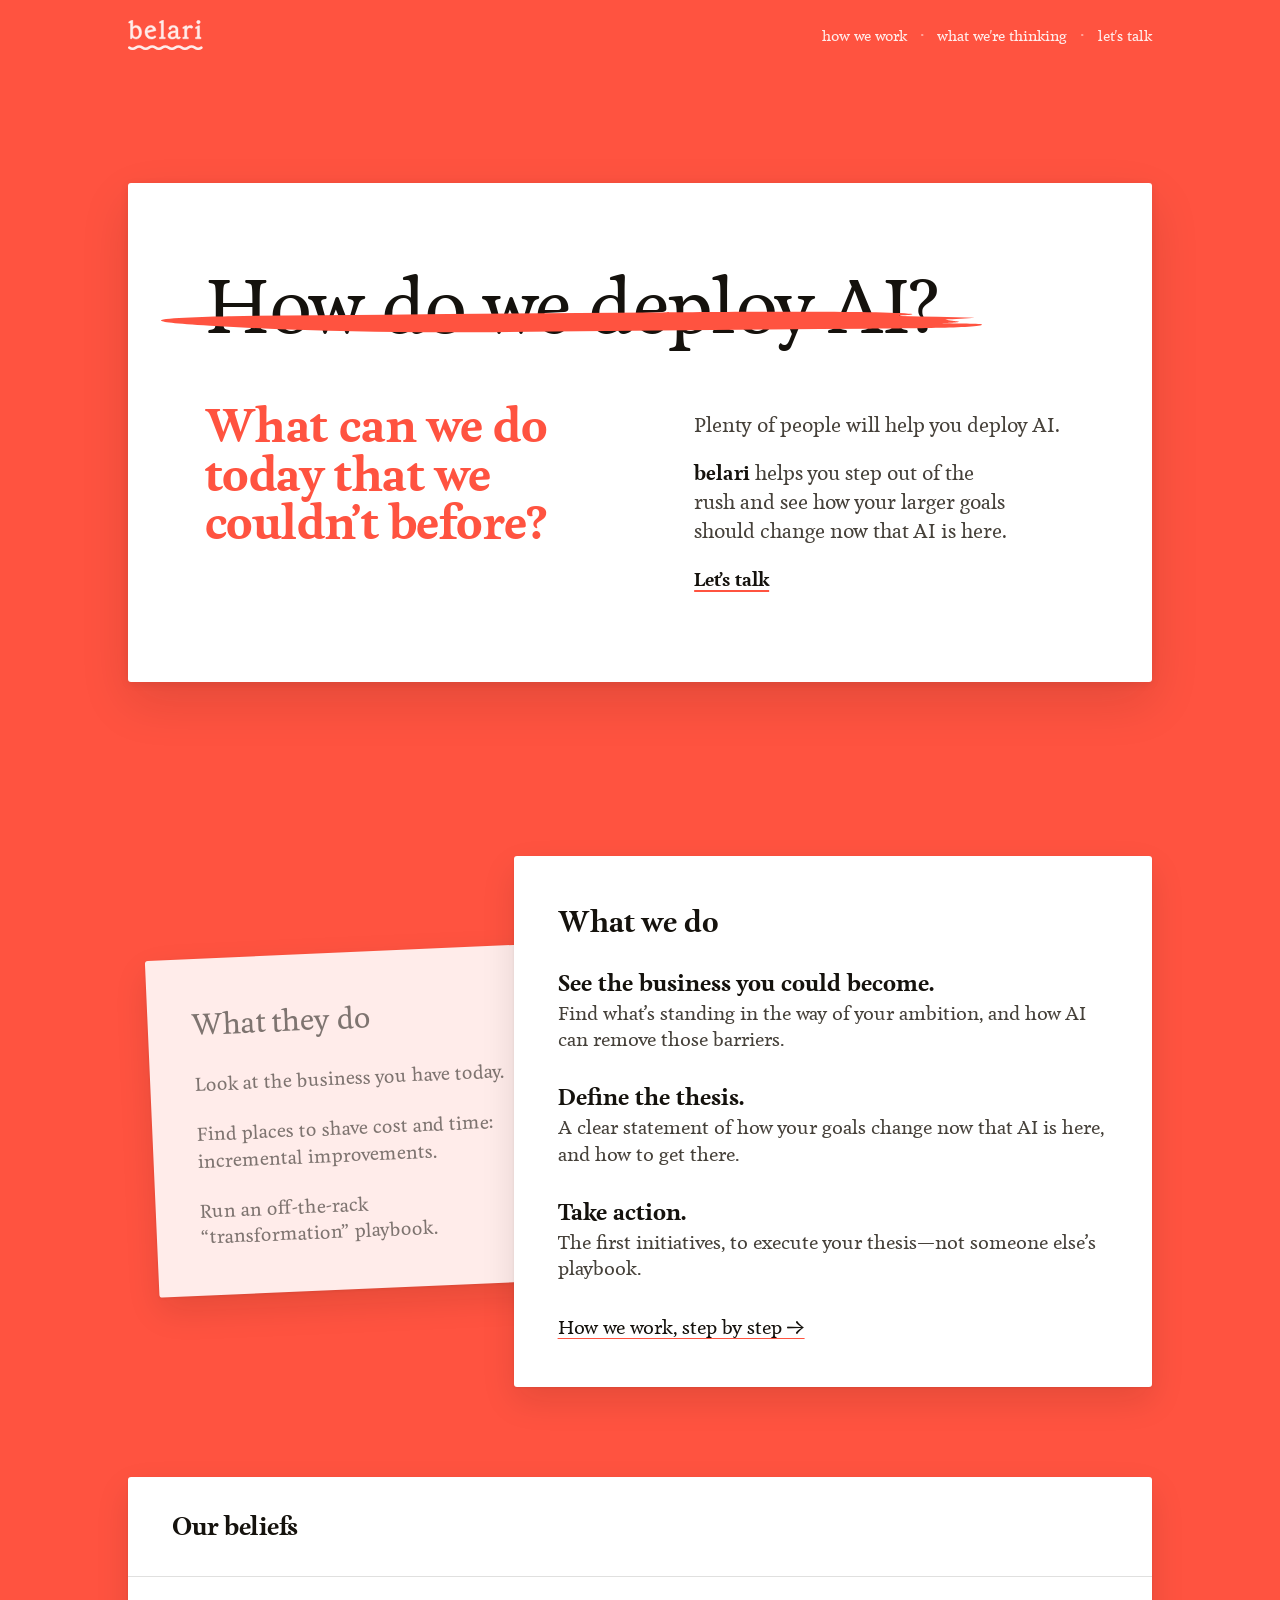
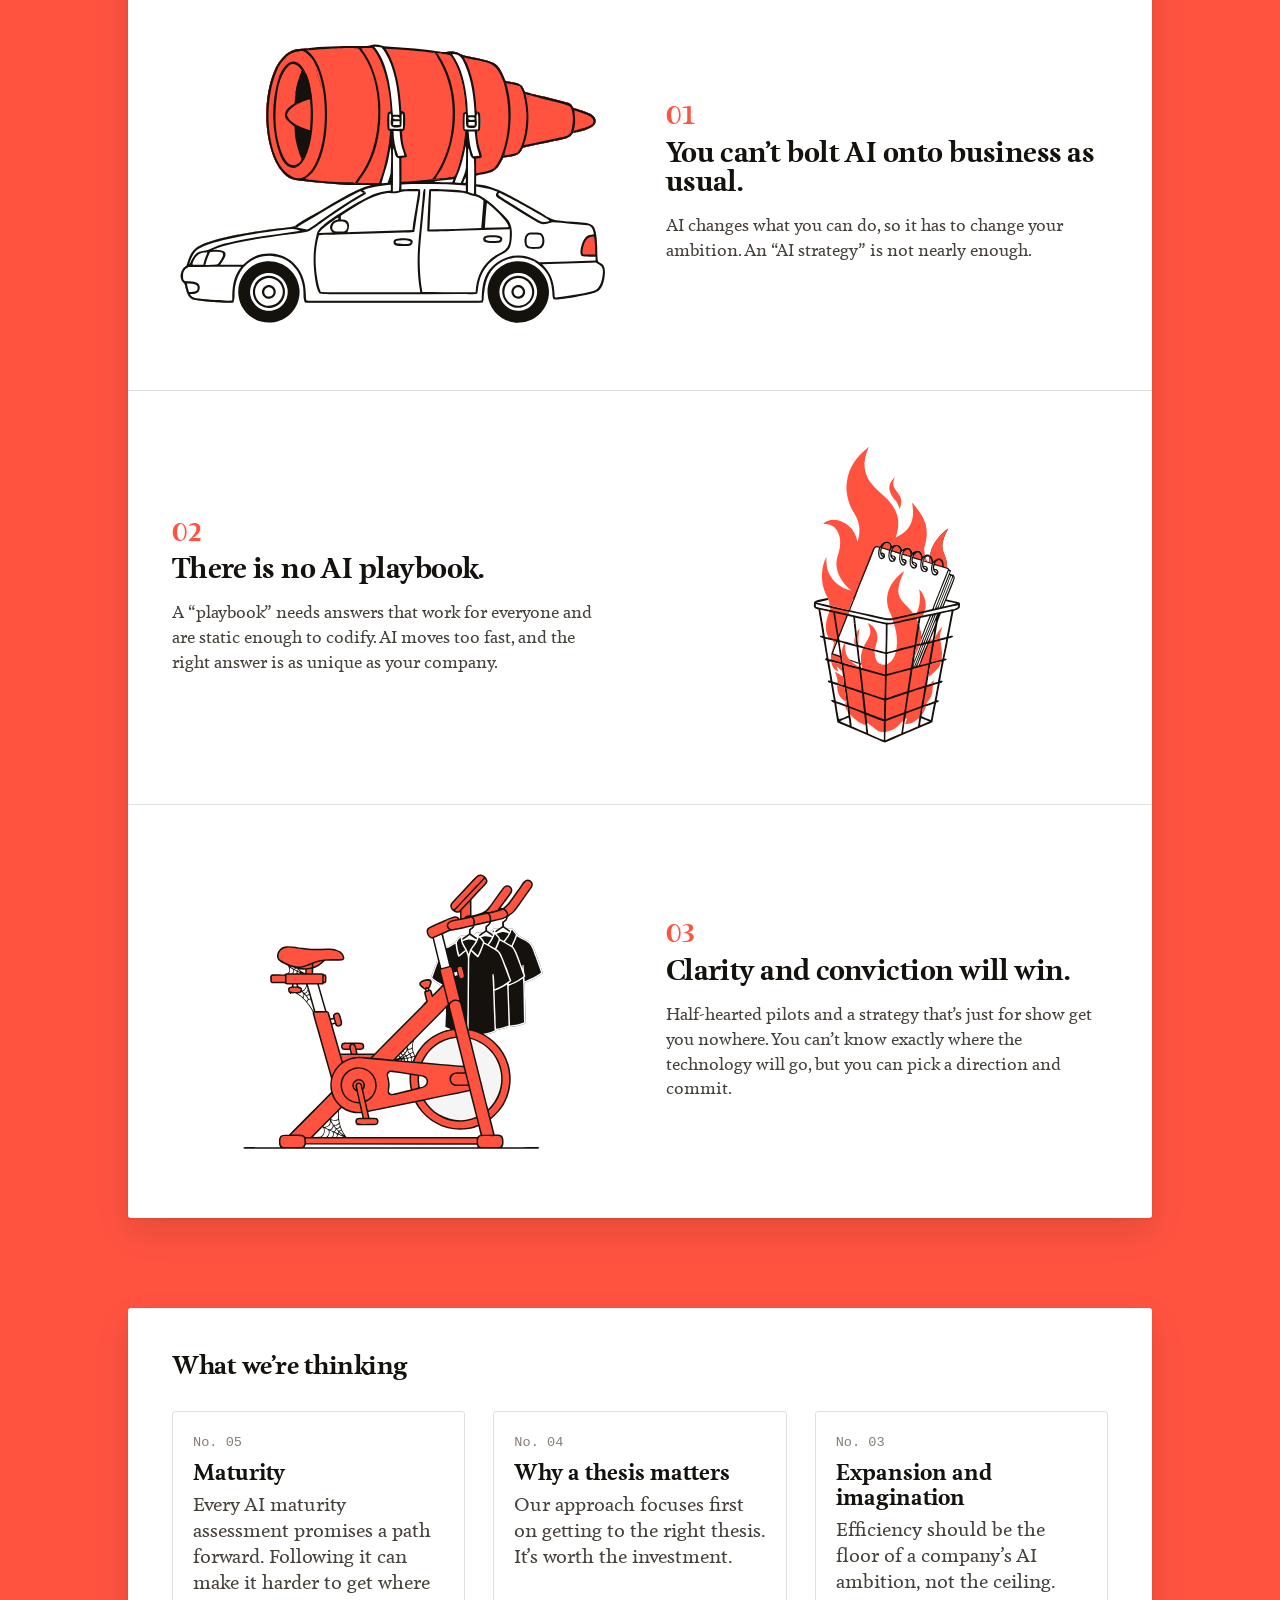
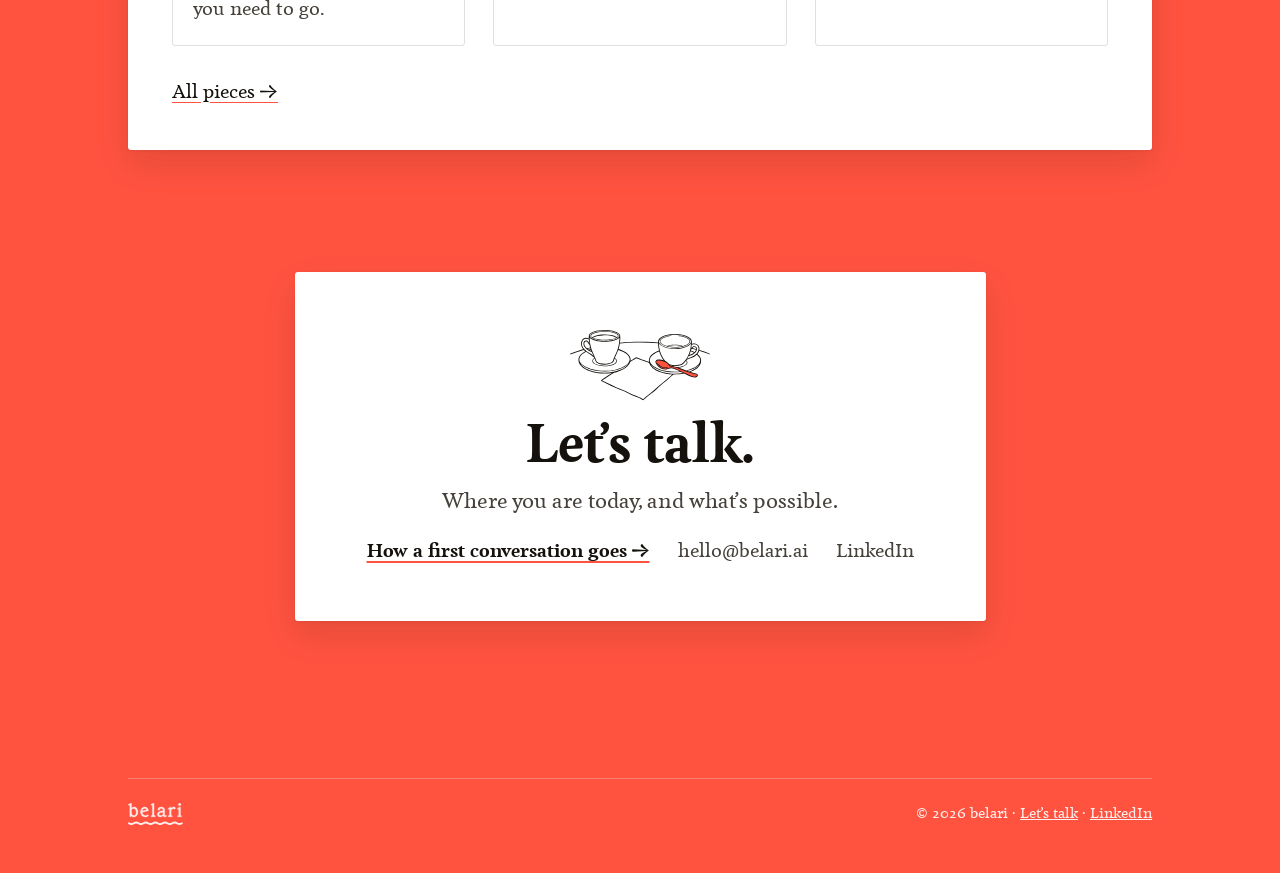
==== commit 36c8dec2: "Deploy 2026-10-06T00:46:24Z" ====
--- a/index.html
+++ b/index.html
@@ -8,25 +8,27 @@
   <link rel="apple-touch-icon" href="/apple-touch-icon.png" />
   <link rel="manifest" href="/site.webmanifest" />
   <title>belari</title>
-  <meta name="description" content="AI is the most important economic transformation in memory, and most companies are missing it. belari helps leaders define a thesis for what to build now that they have AI — then make it real." />
+  <meta name="description" content="Not “how do we deploy AI?” but “what can we do today that we couldn’t before?” belari helps leadership teams answer that for their own business, and turn the answer into a thesis and the first initiatives that act on it." />
   <!-- Open Graph / link previews (iMessage, Slack, Twitter, LinkedIn, …) -->
   <meta property="og:type" content="website" />
   <meta property="og:site_name" content="belari" />
   <meta property="og:title" content="belari" />
-  <meta property="og:description" content="AI is the most important economic transformation in memory, and most companies are missing it. belari helps leaders define a thesis for what to build now that they have AI — then make it real." />
+  <meta property="og:description" content="Not “how do we deploy AI?” but “what can we do today that we couldn’t before?” belari helps leadership teams answer that for their own business, and turn the answer into a thesis and the first initiatives that act on it." />
   <meta property="og:url" content="https://belari.ai/" />
-  <meta property="og:image" content="https://belari.ai/og.png" />
+  <meta property="og:image" content="https://belari.ai/og/home.png" />
   <meta property="og:image:width" content="1200" />
   <meta property="og:image:height" content="630" />
-  <meta property="og:image:alt" content="belari — a crane holding a coral wrecking ball, at rest" />
+  <meta property="og:image:alt" content="How do we deploy AI? — struck through. What can we do today that we couldn&#x27;t before?" />
   <meta name="twitter:card" content="summary_large_image" />
   <meta name="twitter:title" content="belari" />
-  <meta name="twitter:description" content="AI doesn’t just change how you work — it changes what your strategy should be." />
-  <meta name="twitter:image" content="https://belari.ai/og.png" />
-  <script type="module" crossorigin src="/assets/home-sV_z63FQ.js"></script>
-  <link rel="modulepreload" crossorigin href="/assets/nav-BQvHFNF7.js">
-  <link rel="modulepreload" crossorigin href="/assets/Text-Aei9v_S5.js">
-  <link rel="stylesheet" crossorigin href="/assets/nav-BsWCXOCC.css">
+  <meta name="twitter:description" content="Not “how do we deploy AI?” but “what can we do today that we couldn’t before?” belari helps leadership teams answer that for their own business, and turn the answer into a thesis and the first initiatives that act on it." />
+  <meta name="twitter:image" content="https://belari.ai/og/home.png" />
+  <script type="module" crossorigin src="/assets/home-BVwwdwwG.js"></script>
+  <link rel="modulepreload" crossorigin href="/assets/nav-BlUoAtXc.js">
+  <link rel="modulepreload" crossorigin href="/assets/Heading-COU1uFLL.js">
+  <link rel="modulepreload" crossorigin href="/assets/Text-Bobqsugc.js">
+  <link rel="modulepreload" crossorigin href="/assets/notes-DiWN8sQ4.js">
+  <link rel="stylesheet" crossorigin href="/assets/nav-DgG_b1cr.css">
   <script data-goatcounter="https://belari.goatcounter.com/count" async src="https://gc.zgo.at/count.js"></script>
 </head>
 <body>
--- a/assets/nav-DgG_b1cr.css
+++ b/assets/nav-DgG_b1cr.css
@@ -0,0 +1 @@
+@font-face{font-family:Feijoa;src:url(/assets/feijoa-medium-CCUOaHGe.woff2) format("woff2");font-weight:400 500;font-style:normal;font-display:swap}@font-face{font-family:Feijoa;src:url(/assets/feijoa-bold-Dv0kzkUl.woff2) format("woff2");font-weight:600 700;font-style:normal;font-display:swap}:root{--ths-ink: #15120D;--ths-ink-soft: #46413A;--ths-muted: #857D72;--ths-paper: #F7F6F1;--ths-surface: #FFFFFF;--ths-coral: #FF5340;--ths-accent: var(--ths-coral);--ths-on-accent: var(--ths-ink);--ths-rule: color-mix(in srgb, var(--ths-ink) 13%, transparent);--ths-rule-strong:color-mix(in srgb, var(--ths-ink) 22%, transparent);--ths-font-display: "Feijoa", Georgia, "Times New Roman", serif;--ths-font-head: "Feijoa", Georgia, "Times New Roman", serif;--ths-font-body: "Feijoa", Georgia, "Times New Roman", serif;--ths-font-label: ui-monospace, "SF Mono", Menlo, monospace;--ths-text-xs: .72rem;--ths-text-sm: .85rem;--ths-text-base:1.125rem;--ths-text-lg: 1.2rem;--ths-text-xl: clamp(1.3rem, 1.9vw, 1.7rem);--ths-h3: 1.1rem;--ths-h2: clamp(1.3rem, 1.9vw, 1.55rem);--ths-h1: clamp(2rem, 3.4vw, 2.7rem);--ths-display: clamp(2.8rem, 6.2vw, 4.75rem);--ths-leading: 1.6;--ths-leading-tight: 1.08;--ths-space-1: .25rem;--ths-space-2: .5rem;--ths-space-3: .75rem;--ths-space-4: 1rem;--ths-space-5: 1.5rem;--ths-space-6: 2rem;--ths-space-7: 3rem;--ths-space-8: clamp(2.5rem, 5vw, 4.5rem);--ths-measure: 40rem;--ths-maxw: 90rem;--ths-gutter: clamp(1.25rem, 4vw, 4rem);--ths-radius: 3px;--ths-shadow: 0 1px 2px color-mix(in srgb, var(--ths-ink) 4%, transparent), 0 10px 30px color-mix(in srgb, var(--ths-ink) 6%, transparent);--ths-bp-md: 820px}.ths-root{color:var(--ths-ink);background-color:var(--ths-paper);font-family:var(--ths-font-body);font-size:var(--ths-text-base);line-height:var(--ths-leading);-webkit-font-smoothing:antialiased;text-rendering:optimizeLegibility}.ths-root *{box-sizing:border-box}.ths-root a{color:inherit}.ths-root img{max-width:100%}.ths-root.ths-grain{background-image:url("data:image/svg+xml,%3Csvg%20xmlns='http://www.w3.org/2000/svg'%20width='200'%20height='200'%3E%3Cfilter%20id='d'%3E%3CfeTurbulence%20type='fractalNoise'%20baseFrequency='0.75'%20numOctaves='3'%20seed='4'%20stitchTiles='stitch'/%3E%3CfeComponentTransfer%3E%3CfeFuncA%20type='discrete'%20tableValues='0%200%200%200%200%200%20.10%20.18%20.28'/%3E%3C/feComponentTransfer%3E%3C/filter%3E%3Crect%20width='100%25'%20height='100%25'%20filter='url(%23d)'/%3E%3C/svg%3E");background-repeat:repeat}.ths-wrap,.ths-sheet{max-width:var(--ths-maxw);margin:0 auto;padding:0 var(--ths-gutter)}.ths-prose{max-width:var(--ths-measure)}.ths-prose>:last-child{margin-bottom:0}.ths-section{padding:var(--ths-space-7) 0}.ths-section--flush{padding:0}.ths-divider{border:0;border-top:1px solid var(--ths-rule);margin:0}.ths-grid3{display:grid;grid-template-columns:repeat(3,1fr);gap:clamp(1.75rem,4vw,4rem);align-items:start}.ths-grid3>*{min-width:0}@media(max-width:820px){.ths-grid3{grid-template-columns:1fr;gap:2.75rem}}.ths-split{display:grid;grid-template-columns:1.05fr .95fr;gap:clamp(2rem,6vw,5rem);align-items:start}.ths-split--hero{align-items:end;padding-top:clamp(3rem,6vw,5rem)}@media(max-width:820px){.ths-split{grid-template-columns:1fr;gap:1.25rem}}.ths-cols{display:grid;grid-template-columns:1fr 1fr;gap:2rem}.ths-cols ul{list-style:none;margin:0;padding:0}.ths-cols li{padding:.6rem 0;border-top:1px solid var(--ths-rule);color:var(--ths-ink-soft)}@media(max-width:680px){.ths-cols{grid-template-columns:1fr;gap:1rem}}.ths-rail{display:grid;grid-template-columns:minmax(7rem,12rem) 1fr;gap:clamp(1.5rem,4vw,4.5rem);border-top:1px solid var(--ths-rule);padding:var(--ths-space-6) 0}.ths-rail__label{font-family:var(--ths-font-label);text-transform:uppercase;letter-spacing:.15em;font-size:var(--ths-text-xs);color:var(--ths-muted);line-height:1.55}.ths-rail__num{display:block;font-size:.9rem;color:var(--ths-coral);letter-spacing:.1em;margin-top:.5rem;line-height:1;font-variant-numeric:tabular-nums}.ths-rail__body{max-width:var(--ths-measure)}.ths-rail__body>:last-child{margin-bottom:0}@media(max-width:820px){.ths-rail{grid-template-columns:1fr;gap:.65rem}}.ths-steps{list-style:none;counter-reset:step;margin:0;padding:0}.ths-steps__item{counter-increment:step;display:grid;grid-template-columns:1.8rem 1fr;gap:1.1rem;padding:.9rem 0;border-top:1px solid var(--ths-rule)}.ths-steps__item:first-child{border-top:0;padding-top:.2rem}.ths-steps__item:before{content:counter(step,decimal-leading-zero);font-family:var(--ths-font-label);font-size:.74rem;color:var(--ths-muted);font-variant-numeric:tabular-nums;padding-top:.3rem}.ths-steps__title{font-family:var(--ths-font-head);font-weight:600;font-size:1.02rem}.ths-steps__body{color:var(--ths-ink-soft)}.ths-heading{font-family:var(--ths-font-head);color:var(--ths-ink);letter-spacing:-.02em;margin:0}.ths-heading--display{font-family:var(--ths-font-display);font-size:var(--ths-display);line-height:var(--ths-leading-tight);letter-spacing:-.03em;font-weight:600}.ths-heading--1{font-size:var(--ths-h1);line-height:1.04;letter-spacing:-.025em;font-weight:600}.ths-heading--2{font-size:var(--ths-h2);line-height:1.12;font-weight:600}.ths-heading--3{font-size:var(--ths-h3);line-height:1.3;font-weight:600}.ths-lede{font-family:var(--ths-font-body);font-size:var(--ths-text-lg);line-height:1.5;color:var(--ths-ink-soft);max-width:var(--ths-measure);margin:0 0 1rem}.ths-text{margin:0 0 1rem}.ths-text:last-child{margin-bottom:0}.ths-eyebrow{font-family:var(--ths-font-label);text-transform:uppercase;letter-spacing:.16em;font-size:var(--ths-text-xs);color:var(--ths-muted);margin:0 0 1rem;display:block}.ths-eyebrow--accent{color:var(--ths-accent)}.ths-tag{font-family:var(--ths-font-label);display:inline-block;text-transform:uppercase;letter-spacing:.14em;font-size:var(--ths-text-xs);color:var(--ths-accent)}.ths-epigraph{font-family:var(--ths-font-body);font-style:italic;color:var(--ths-ink-soft);border-left:3px solid var(--ths-accent);padding-left:1rem;max-width:32rem;margin:1.4rem 0}.ths-wordmark,.ths-logomark{display:inline-block;line-height:0;color:var(--ths-ink);text-decoration:none}.ths-wordmark--accent{color:var(--ths-accent)}.ths-nav .ths-wordmark,.ths-nav .ths-logomark,.ths-footer .ths-wordmark,.ths-footer .ths-logomark{color:var(--ths-coral)}.ths-wordmark__svg,.ths-logomark__svg{display:block;width:auto}.ths-wordmark--sm .ths-wordmark__svg{height:22px}.ths-wordmark--md .ths-wordmark__svg{height:34px}.ths-wordmark--lg .ths-wordmark__svg{height:60px}.ths-logomark--sm .ths-logomark__svg{height:28px}.ths-logomark--md .ths-logomark__svg{height:44px}.ths-logomark--lg .ths-logomark__svg{height:72px}.ths-nav .ths-wordmark__svg{height:30px}.ths-wordmark--inline{--ths-inline-h: 1.34em;vertical-align:calc(var(--ths-inline-h) * -.37)}.ths-wordmark--inline .ths-wordmark__svg{height:var(--ths-inline-h)}.ths-logomark--inline{vertical-align:-.28em}.ths-logomark--inline .ths-logomark__svg{height:1.5em}.ths-nav{display:flex;justify-content:space-between;align-items:center;gap:1rem;flex-wrap:wrap;padding:1.25rem var(--ths-gutter);max-width:var(--ths-maxw);margin:0 auto}.ths-nav__links{display:flex;align-items:baseline;gap:.8rem}.ths-nav__links a{text-decoration:none;color:var(--ths-muted);font-size:var(--ths-text-sm)}.ths-nav__links a:hover{color:var(--ths-ink)}.ths-nav__sep{color:var(--ths-muted);opacity:.55;-webkit-user-select:none;user-select:none}.ths-nav--sticky{position:sticky;top:0;z-index:20;background:var(--ths-paper);border-bottom:1px solid var(--ths-rule)}.ths-nav__brand--mark,.ths-nav__label-short{display:none}@media(max-width:640px){.ths-nav{flex-wrap:nowrap;padding-block:.9rem;gap:.75rem}.ths-nav__brand--full{display:none}.ths-nav__brand--mark{display:inline-block}.ths-nav__links{gap:.55rem}.ths-nav__link--has-short .ths-nav__label-full{display:none}.ths-nav__link--has-short .ths-nav__label-short{display:inline}}.ths-footer{display:flex;justify-content:space-between;align-items:center;gap:1rem;flex-wrap:wrap;max-width:var(--ths-maxw);margin:5rem auto 0;padding:1.5rem var(--ths-gutter) 3rem;border-top:1px solid var(--ths-rule)}.ths-footer__meta{color:var(--ths-muted);font-size:var(--ths-text-sm)}.ths-footer__meta a{color:var(--ths-muted)}.ths-cta{display:inline-block;font-family:var(--ths-font-body);font-weight:500;text-decoration:none;color:var(--ths-accent);border-bottom:2px solid var(--ths-accent);padding-bottom:.2rem;line-height:1.2;cursor:pointer;background:none;border-top:0;border-left:0;border-right:0}.ths-cta:hover{color:var(--ths-ink);border-color:var(--ths-ink)}.ths-cta--block{margin-top:1.6rem}.ths-card{border:1px solid var(--ths-rule);border-radius:var(--ths-radius);padding:1.4rem 1.6rem;background:var(--ths-surface);max-width:var(--ths-measure)}.ths-card--raised{border-color:transparent;box-shadow:var(--ths-shadow)}.ths-card__title{margin:.4rem 0}.ths-notelist{border-top:1px solid var(--ths-rule);max-width:48rem}.ths-noterow{display:flex;justify-content:space-between;align-items:baseline;gap:1rem;padding:1.1rem 0;border-bottom:1px solid var(--ths-rule);text-decoration:none;color:inherit}.ths-noterow__title{margin:0;font-family:var(--ths-font-head);font-weight:600;font-size:1.05rem}.ths-noterow__meta{color:var(--ths-accent);font-family:var(--ths-font-label);font-size:var(--ths-text-xs);text-transform:uppercase;letter-spacing:.12em;white-space:nowrap}a.ths-noterow:hover .ths-noterow__title{color:var(--ths-accent)}.ths-manifesto{font-family:var(--ths-font-body);padding:clamp(2rem,5vw,4rem) 0}.ths-manifesto__cols>p{font-size:1.12rem;line-height:1.72;font-weight:500;margin:0 0 1.1rem;text-align:justify;-webkit-hyphens:auto;hyphens:auto}.ths-manifesto__cols>p:last-child{margin-bottom:0}.ths-manifesto__lede{font-size:1.28rem;line-height:1.5;color:var(--ths-ink);margin:0 0 1.1rem;font-weight:500}.ths-manifesto__close{font-weight:600;color:var(--ths-ink)}.ths-manifesto__cols{max-width:46rem;margin-inline:auto}.ths-manifesto__initial{float:left;font-family:var(--ths-font-display);font-weight:600;font-size:3.3em;line-height:.78;padding:.02em .22em 0 0}html,body,#root{margin:0;min-height:100%}body{background:var(--ths-paper)}.sr-only{position:absolute;width:1px;height:1px;padding:0;margin:-1px;overflow:hidden;clip:rect(0,0,0,0);white-space:nowrap;border:0}.site-root{min-height:100vh;overflow-x:clip;background:color-mix(in srgb,var(--ths-coral) 11%,white);--home-measure: 64rem}.site-root:not(.home-wash) .ths-nav,.site-root:not(.home-wash) .ths-wrap,.site-root:not(.home-wash) .ths-footer{max-width:calc(var(--home-measure) + 2 * var(--ths-gutter))}.hero{min-height:100vh;display:flex;flex-direction:column;padding:clamp(1.5rem,3vw,2.5rem) 0}.hero .hero-page{flex:1}.below{padding:clamp(2.5rem,5vw,4.5rem) 0}.below hr{margin:clamp(2.5rem,5vw,4rem) 0}.home-wash{--ths-accent: var(--ths-ink);--coral-light: color-mix(in srgb, var(--ths-coral) 11%, white);background:var(--ths-coral)}.home-wash .hero{justify-content:safe center;align-items:center;background:var(--ths-coral);margin-inline:calc(50% - 50vw);padding-inline:clamp(1.25rem,4vw,3rem)}.home-wash .hero-page{flex:0 1 auto;width:100%;max-width:48.5rem;background:#fff;border-radius:var(--ths-radius);padding:clamp(2rem,5vw,4rem) clamp(1.5rem,4vw,3.5rem);box-shadow:0 2px 8px color-mix(in srgb,var(--ths-ink) 8%,transparent),0 20px 50px color-mix(in srgb,var(--ths-ink) 12%,transparent)}.home-wash .hero-page .ths-manifesto{padding:0}.home-wash .hero-statement{font-family:var(--ths-font-display);font-size:clamp(1.15rem,1.9vw,1.45rem);line-height:1.4;color:var(--ths-ink-soft);margin:0 0 clamp(1.5rem,3vw,2.25rem);padding-bottom:clamp(1.25rem,2.5vw,1.75rem);border-bottom:1px solid color-mix(in srgb,var(--ths-ink) 14%,transparent);text-wrap:pretty}.home-wash .hero-statement strong{font-weight:600;color:var(--ths-ink)}.home-wash .hero-statement em{font-style:italic}.home-wash .hero-scroll{display:grid;place-items:center;width:max-content;margin:clamp(1.5rem,3vw,2.5rem) auto 0;padding:.35rem .5rem;border-radius:999px;color:var(--ths-ink-soft);transition:color .2s ease}.home-wash .hero-scroll:hover{color:var(--ths-ink)}.home-wash .hero-scroll:focus{outline:none}.home-wash .hero-scroll:focus-visible{outline:2px solid var(--ths-ink);outline-offset:3px}.home-wash .hero-scroll svg{display:block;animation:hero-cue-fade 2.6s ease-in-out infinite}@keyframes hero-cue-fade{0%,to{opacity:.35}50%{opacity:.9}}@media(prefers-reduced-motion:reduce){.home-wash .hero-scroll svg{animation:none;opacity:.7}}.home-wash #start{scroll-margin-top:5rem}@media(max-width:640px){.home-wash #start{scroll-margin-top:4rem}}@media(max-width:760px){.home-wash .hero{padding-bottom:min(36dvh,16rem)}}.home-wash .ths-manifesto__lede{font-size:clamp(1.35rem,3vw,1.85rem);line-height:1.24;font-weight:500;text-wrap:balance;margin-bottom:1.9rem}.home-wash .ths-manifesto__cols{max-width:42rem}.home-wash .ths-manifesto__cols>p{text-align:left;-webkit-hyphens:manual;hyphens:manual;text-wrap:pretty}.home-wash .ths-manifesto__close{margin-top:1.6rem}.home-wash .ths-manifesto .ths-wordmark,.home-wash .ths-manifesto .ths-logomark{color:var(--ths-coral)}.home-wash .home-nav{position:fixed;top:0;left:0;right:0;z-index:30;background:var(--ths-coral);padding-inline:var(--ths-gutter);transform:translateY(-100%);transition:transform .35s ease}.home-wash .home-nav--show{transform:translateY(0)}.home-wash .home-nav .ths-nav{max-width:var(--home-measure);padding-inline:0}.home-wash .home-nav .ths-wordmark,.home-wash .home-nav .ths-logomark,.home-wash .ths-footer .ths-wordmark,.home-wash .ths-footer .ths-logomark,.home-wash .ths-nav__links a,.home-wash .ths-footer__meta,.home-wash .ths-footer__meta a,.home-wash .ths-nav__sep{color:var(--coral-light)}.home-wash .ths-nav__links a{font-weight:500}.home-wash .ths-nav__links a:hover,.home-wash .ths-footer__meta a:hover{color:color-mix(in srgb,var(--coral-light) 55%,white)}.home-wash .ths-footer{border-top-color:color-mix(in srgb,var(--coral-light) 28%,transparent)}.home-wash .ths-footer{max-width:var(--home-measure);padding-inline:0}.home-rail .rail-row{border-top:1px solid var(--ths-rule);padding:clamp(2rem,4vw,3.25rem) 0}.home-rail .rail-body{max-width:52rem}.home-rail .rail-orient{font-family:var(--ths-font-display);font-size:clamp(1.3rem,2.2vw,1.7rem);line-height:1.42;color:var(--ths-ink-soft);margin:0;text-wrap:pretty}.home-rail .rail-orient strong{font-weight:600;color:var(--ths-ink)}.home-rail .rail-orient em{font-style:italic}.home-rail .rail-orient+.rail-orient{margin-top:1.15em}@media(min-width:821px){.home-rail .rail-row--orient .rail-body{margin-inline:auto}}.beliefs-sea{margin-inline:calc(50% - 50vw);background:var(--ths-coral);padding:clamp(2.5rem,5vw,4.5rem) var(--ths-gutter)}.beliefs-inner{max-width:var(--home-measure);margin-inline:auto}.beliefs-list{display:flex;flex-direction:column;background:#fff;border-radius:var(--ths-radius);box-shadow:0 1px 3px color-mix(in srgb,var(--ths-ink) 7%,transparent),0 14px 34px color-mix(in srgb,var(--ths-ink) 11%,transparent)}.belief-row{position:relative;display:grid;grid-template-columns:1fr 1fr;gap:clamp(1.5rem,4vw,3.5rem);align-items:center;padding:clamp(1.75rem,3.5vw,2.75rem);overflow:visible}.belief-row+.belief-row{border-top:1px solid var(--ths-rule)}.belief-row:nth-of-type(2n) .belief-figure{order:2}.beliefs-list__head{padding:clamp(1.5rem,3vw,2.25rem) clamp(1.75rem,3.5vw,2.75rem);border-bottom:1px solid var(--ths-rule)}.beliefs-list__head .ths-heading--2{margin:0}.belief-copy__num{font-family:var(--ths-font-display);font-weight:600;font-size:1.5rem;line-height:1;color:var(--ths-coral);font-variant-numeric:tabular-nums;display:block;margin-bottom:.6rem}.belief-copy .ths-heading--3{font-size:clamp(1.25rem,2.2vw,1.7rem);line-height:1.1;margin:0 0 1rem}.belief-copy .ths-text{color:var(--ths-ink-soft);font-size:1rem;line-height:1.55;margin:0}.belief-figure{position:relative;align-self:stretch;min-height:17rem;border-radius:var(--ths-radius);background:color-mix(in srgb,var(--ths-coral) 7%,white);display:grid;place-items:center;padding:1.25rem}.belief-figure__caption{font-family:var(--ths-font-head);font-style:italic;font-size:.98rem;line-height:1.4;text-align:center;max-width:24ch;color:color-mix(in srgb,var(--ths-ink) 50%,white)}.belief-figure__img{display:block;width:100%;height:auto;margin-top:clamp(-4.5rem,-7vw,-6rem)}.belief-figure--art{background:transparent;padding:0}.belief-figure--art .belief-figure__img{width:100%;height:auto;margin:0}@media(max-width:760px){.belief-row{grid-template-columns:1fr;gap:1.5rem}.belief-row:nth-of-type(2n) .belief-figure,.belief-row:nth-of-type(odd) .belief-figure{order:1}.belief-figure{min-height:13rem}}.home-rail .rail-row--contact{border-top:1px solid var(--ths-rule-strong)}.home-rail .rail-row--contact .ths-heading{font-size:clamp(1.5rem,2.6vw,2.05rem);line-height:var(--ths-leading-tight);margin:0;text-wrap:balance}.home-rail .contact-link{color:inherit;text-decoration:none;display:grid;grid-template-columns:1fr auto 1fr;align-items:center;column-gap:clamp(1.1rem,2.5vw,1.75rem);transition:color .18s ease}.home-rail .contact-link:hover{color:var(--ths-coral)}.home-rail .contact-link:hover .contact-talk__art{transform:translateY(-3px)}.home-rail .contact-link:focus{outline:none}.home-rail .contact-link:focus-visible{outline:2px solid var(--ths-ink);outline-offset:4px}.home-rail .rail-row--contact .ths-text{color:var(--ths-ink-soft);max-width:var(--ths-measure);margin:0 0 1.75rem}.contact-grid{display:flex;flex-direction:column}.contact-explore{display:grid;grid-template-columns:1fr 1fr;padding-bottom:clamp(1.75rem,3.5vw,2.5rem)}.contact-explore__item{display:flex;flex-direction:column;align-items:center;text-align:center;gap:clamp(1rem,2vw,1.4rem);padding:clamp(.5rem,1.5vw,1rem) clamp(1rem,3vw,2.5rem);text-decoration:none;color:var(--ths-ink)}.contact-explore__item+.contact-explore__item{border-left:1px solid var(--ths-rule)}.contact-explore__art{height:clamp(96px,13vw,144px);width:auto;transition:transform .18s ease}.contact-explore__item:hover .contact-explore__art{transform:translateY(-3px)}.contact-explore__label{font-family:var(--ths-font-head);font-size:clamp(1.15rem,1.8vw,1.4rem);line-height:1.15;transition:color .18s ease}.contact-explore__item:hover .contact-explore__label{color:var(--ths-coral)}.contact-explore__item:focus{outline:none}.contact-explore__item:focus-visible{outline:2px solid var(--ths-ink);outline-offset:4px;border-radius:var(--ths-radius)}.contact-talk{border-top:1px solid var(--ths-rule);padding-top:clamp(1.75rem,3.5vw,2.5rem);text-align:center}.contact-talk__art{justify-self:end;width:clamp(96px,12vw,136px);height:auto;transition:transform .18s ease}@media(max-width:640px){.home-rail .contact-link{grid-template-columns:1fr;row-gap:1rem;justify-items:center}.contact-talk__art{justify-self:center}}@media(max-width:640px){.contact-explore{grid-template-columns:1fr;row-gap:clamp(1.5rem,5vw,2rem)}.contact-explore__item+.contact-explore__item{border-left:0;border-top:1px solid var(--ths-rule);padding-top:clamp(1.5rem,5vw,2rem)}}.home-wash .below{margin-inline:calc(50% - 50vw);padding:clamp(2.5rem,5vw,4.5rem) var(--ths-gutter) clamp(3rem,6vw,5rem);background:var(--ths-coral)}.home-rail{max-width:var(--home-measure);margin-inline:auto;display:flex;flex-direction:column;gap:clamp(1rem,2vw,1.75rem)}.home-rail .rail-row{border-top:0;background:#fff;border-radius:var(--ths-radius);box-shadow:0 1px 3px color-mix(in srgb,var(--ths-ink) 7%,transparent),0 14px 34px color-mix(in srgb,var(--ths-ink) 11%,transparent);padding:clamp(1.75rem,3.5vw,2.75rem) clamp(1.6rem,3.5vw,2.75rem)}.site-root.approach-page{background:#fff}.approach-page .ths-nav .ths-wordmark{color:var(--ths-ink)}.approach-headline .ths-heading--1{color:var(--ths-coral);margin-bottom:clamp(1.25rem,3vw,2rem);max-width:var(--ths-measure)}@media(min-width:821px){.approach-headline .ths-heading--1,.approach-headline .ths-lede{margin-inline:auto}}.approach-page .flow-heading{max-width:60rem;margin-inline:auto}.approach-page .flow-lede{max-width:60rem;margin:.6rem auto 0;font-size:var(--ths-text-lg);line-height:1.5;color:var(--ths-ink-soft)}.flow{max-width:60rem;margin:clamp(1.5rem,3vw,2.25rem) auto 0;--lx: 23%;--rx: 77%;--trace: 2px}.flow__step{display:flex}.flow__step--right{justify-content:flex-end}.flow__card{width:46%;background:#fff;border-radius:var(--ths-radius);box-shadow:0 1px 3px color-mix(in srgb,var(--ths-ink) 7%,transparent),0 14px 34px color-mix(in srgb,var(--ths-ink) 10%,transparent);padding:clamp(1.2rem,2.4vw,1.5rem)}.flow__num{display:block;font-family:var(--ths-font-head);font-weight:600;color:var(--ths-coral);font-size:.9rem;letter-spacing:.06em;font-variant-numeric:tabular-nums;margin-bottom:.45rem}.flow__title{font-family:var(--ths-font-head);font-weight:700;letter-spacing:-.01em;margin:0 0 .5rem;font-size:1.2rem}.flow__body{color:var(--ths-ink-soft);margin:0;font-size:.96rem;line-height:1.5}.flow__body+.flow__body{margin-top:.9em}.flow__em{color:var(--ths-coral)}.flow__thesis{background:var(--ths-coral);color:#fff;border-radius:var(--ths-radius);box-shadow:0 1px 3px color-mix(in srgb,var(--ths-ink) 8%,transparent),0 16px 40px color-mix(in srgb,var(--ths-coral) 26%,transparent);padding:clamp(1.5rem,3vw,1.9rem) clamp(1.5rem,3vw,2rem);display:grid;grid-template-columns:1fr 1.15fr;gap:clamp(1.2rem,3vw,2.4rem);align-items:center}.flow__eyebrow{display:block;font-family:var(--ths-font-head);font-style:italic;font-size:1rem;margin-bottom:.4rem;color:color-mix(in srgb,var(--ths-coral) 22%,white)}.flow__thesis .flow__num{color:color-mix(in srgb,var(--ths-coral) 22%,white)}.flow__thesis .flow__title{color:#fff;font-size:clamp(1.3rem,2.4vw,1.5rem);margin:0}.flow__thesis .flow__body{color:color-mix(in srgb,var(--ths-coral) 14%,white)}.flow__thesis .flow__body a{color:inherit;text-decoration:underline;text-decoration-thickness:1px;text-underline-offset:3px}.flow__thesis .flow__body a:hover{opacity:.8}.flow__link{position:relative;height:2.8rem}.flow__link i{position:absolute;background:var(--ths-coral);display:block}.flow__link .v{width:var(--trace)}.flow__link .h{height:var(--trace)}.flow__link--lr .a{left:calc(var(--lx) - 1px);top:0;height:50%}.flow__link--lr .b{left:var(--lx);width:calc(var(--rx) - var(--lx));top:calc(50% - 1px)}.flow__link--lr .c{left:calc(var(--rx) - 1px);top:50%;height:50%}.flow__link--rl .a{left:calc(var(--rx) - 1px);top:0;height:50%}.flow__link--rl .b{left:var(--lx);width:calc(var(--rx) - var(--lx));top:calc(50% - 1px)}.flow__link--rl .c{left:calc(var(--lx) - 1px);top:50%;height:50%}.flow__link--dr .a{left:calc(var(--rx) - 1px);top:0;height:100%}.flow__link--dl .a{left:calc(var(--lx) - 1px);top:0;height:100%}.flow__part{margin:0 0 1.6rem;padding-top:.65rem;border-top:2px solid var(--ths-coral);font-family:var(--ths-font-label);font-size:var(--ths-text-xs);letter-spacing:.15em;text-transform:uppercase;color:var(--ths-muted);line-height:1.5}.flow__part--two{border-top-color:color-mix(in srgb,var(--ths-coral) 45%,transparent)}.flow__step--two .flow__num{color:var(--ths-muted)}.flow__step{align-items:center}.flow__step--fig.flow__step--left{justify-content:space-between}.flow__step--fig.flow__step--right{justify-content:space-between;flex-direction:row-reverse}.flow__figure{margin:0;width:46%;display:flex;align-items:center;justify-content:center}.flow__figure img{max-width:min(72%,216px);max-height:12.5rem;width:auto;height:auto;display:block}@media(max-width:720px){.flow__card{width:100%}.flow__thesis{grid-template-columns:1fr;gap:1rem}.flow__link{height:2rem}.flow__link i{display:none}.flow__link .a{display:block;left:calc(50% - 1px);top:0;height:100%;width:var(--trace)}.flow__step--fig{flex-direction:column;gap:2.3rem;background:#fff;border-radius:var(--ths-radius);box-shadow:0 1px 3px color-mix(in srgb,var(--ths-ink) 7%,transparent),0 14px 34px color-mix(in srgb,var(--ths-ink) 10%,transparent);padding:clamp(1.2rem,2.4vw,1.5rem);align-items:stretch}.flow__step--fig.flow__step--right{flex-direction:column}.flow__step--fig .flow__card{box-shadow:none;background:transparent;padding:0;border-radius:0}.flow__figure{width:100%}.flow__figure img{width:min(50%,190px)}}.talk-cta{margin-top:clamp(3rem,7vw,5rem);display:flex;justify-content:center}.talk-cta .talk-cta__link{display:block;width:100%;max-width:46rem;text-align:center;background:var(--ths-coral);border-radius:var(--ths-radius);padding:clamp(2rem,5vw,3.25rem) clamp(1.75rem,4vw,3rem);text-decoration:none;font-family:var(--ths-font-head);font-size:clamp(1.35rem,2.8vw,2rem);line-height:1.32;text-wrap:pretty;color:color-mix(in srgb,var(--ths-coral) 22%,white);box-shadow:0 1px 3px color-mix(in srgb,var(--ths-ink) 7%,transparent),0 14px 34px color-mix(in srgb,var(--ths-ink) 11%,transparent);transition:transform .2s ease,box-shadow .2s ease}.talk-cta .talk-cta__link strong{font-weight:inherit;color:color-mix(in srgb,var(--ths-coral) 7%,white)}.talk-cta .talk-cta__link:hover{transform:translateY(-2px);box-shadow:0 2px 6px color-mix(in srgb,var(--ths-ink) 9%,transparent),0 20px 46px color-mix(in srgb,var(--ths-ink) 15%,transparent)}.talk-cta .talk-cta__link:hover strong{text-decoration:underline;text-underline-offset:4px}.talk-cta .talk-cta__link:focus{outline:none}.talk-cta .talk-cta__link:focus-visible{outline:2px solid #fff;outline-offset:-8px}.site-root.notes-page{background:var(--ths-surface)}.notes-page .ths-nav .ths-wordmark{color:var(--ths-ink)}.notes-page .ths-heading--1{margin-bottom:clamp(1.25rem,3vw,2rem)}.notes-grid{display:grid;grid-template-columns:repeat(2,1fr);gap:clamp(1rem,2.2vw,1.5rem)}.tl-card{display:flex;flex-direction:column;min-height:17rem;background:var(--ths-surface);border:1px solid var(--ths-rule);border-radius:var(--ths-radius);box-shadow:0 1px 3px color-mix(in srgb,var(--ths-ink) 6%,transparent),0 14px 34px color-mix(in srgb,var(--ths-ink) 9%,transparent);padding:clamp(1.5rem,3vw,2rem) clamp(1.5rem,3vw,2.1rem);text-decoration:none;color:inherit;transition:box-shadow .2s ease,border-color .2s ease}a.tl-card:hover{border-color:var(--ths-rule-strong);box-shadow:0 2px 6px color-mix(in srgb,var(--ths-ink) 8%,transparent),0 20px 44px color-mix(in srgb,var(--ths-ink) 13%,transparent)}a.tl-card:hover .tl-title{color:var(--ths-coral)}a.tl-card:focus{outline:none}a.tl-card:focus-visible{outline:2px solid var(--ths-ink);outline-offset:3px}.tl-date{font-family:var(--ths-font-head);color:var(--ths-muted);font-size:.98rem;font-variant-numeric:lining-nums;margin:0 0 .7rem}.tl-title{font-family:var(--ths-font-head);font-weight:600;font-size:clamp(1.2rem,1.8vw,1.45rem);line-height:1.18;letter-spacing:-.015em;margin:0 0 .55rem}.tl-preview{color:var(--ths-ink-soft);font-size:1.02rem;line-height:1.5;margin:0;display:-webkit-box;-webkit-box-orient:vertical;-webkit-line-clamp:4;overflow:hidden}.tl-card.tl-more{grid-column:1 / -1;min-height:0;box-shadow:none;align-items:center;justify-content:center;font-family:var(--ths-font-head);font-style:italic;font-size:clamp(1.1rem,1.6vw,1.3rem);color:var(--ths-ink-soft);margin:0}.tl-card--art{grid-column:1 / -1;display:grid;grid-template-columns:1.6fr 1fr;padding:0;overflow:hidden}.tl-card--art .tl-card__text{display:flex;flex-direction:column;padding:clamp(1.5rem,3vw,2rem) clamp(1.5rem,3vw,2.1rem)}.tl-card__art{margin:0;background:var(--ths-surface);display:grid;place-items:center;padding:clamp(1rem,2vw,1.4rem)}.tl-card__art img{display:block;width:100%;max-width:20rem;height:auto}.tl-card--art-reverse{grid-template-columns:1fr 1.6fr}.tl-card--art-reverse .tl-card__text{order:2}.tl-card--art-reverse .tl-card__art{order:1}.tl-card.tl-featured{--pale: color-mix(in srgb, var(--ths-coral) 11%, white);background:var(--ths-coral);border-color:transparent;color:var(--pale);box-shadow:0 1px 3px color-mix(in srgb,var(--ths-ink) 8%,transparent),0 18px 44px color-mix(in srgb,var(--ths-ink) 14%,transparent)}.tl-card.tl-featured.tl-card--art{background:var(--ths-surface);border:0}.tl-card.tl-featured.tl-card--art .tl-card__text{background:var(--ths-coral)}.tl-card--wide{grid-column:1 / -1;display:grid;grid-template-columns:1.1fr 1fr;align-items:center;column-gap:clamp(1.75rem,4vw,3.5rem)}.tl-card__lead{display:flex;flex-direction:column}.tl-card--art .tl-title,.tl-card--wide .tl-title{font-size:clamp(1.55rem,2.7vw,2.25rem);line-height:1.12;margin-bottom:.9rem}.tl-card--art .tl-preview,.tl-card--wide .tl-preview{font-size:clamp(1.12rem,1.5vw,1.4rem);line-height:1.4;-webkit-line-clamp:3;max-width:34ch}.tl-card--art .tl-card__text{justify-content:center}.tl-card.tl-featured .tl-date{color:color-mix(in srgb,var(--ths-coral) 30%,white)}.tl-card.tl-featured .tl-title{color:var(--pale)}.tl-card.tl-featured .tl-preview{color:color-mix(in srgb,var(--ths-coral) 18%,white)}a.tl-card.tl-featured:hover{border-color:transparent;box-shadow:0 2px 8px color-mix(in srgb,var(--ths-ink) 10%,transparent),0 24px 52px color-mix(in srgb,var(--ths-ink) 18%,transparent)}a.tl-card.tl-featured:hover .tl-title{color:var(--pale)}a.tl-card.tl-featured:focus-visible{outline-color:var(--pale)}.note-read{max-width:var(--ths-measure);margin:0 auto}.note-title{font-family:var(--ths-font-display);font-weight:600;letter-spacing:-.025em;font-size:clamp(2rem,3.6vw,2.9rem);line-height:1.05;margin:.7rem 0 .5rem}.note-meta{font-family:var(--ths-font-head);color:var(--ths-muted);font-size:.98rem;margin:0 0 2rem}.site-root.note-page{background:var(--ths-surface)}.note-page .ths-nav .ths-wordmark{color:var(--ths-ink)}.note-masthead{--pale: color-mix(in srgb, var(--ths-coral) 11%, white);background:var(--ths-coral);border-radius:var(--ths-radius);padding:clamp(1.75rem,4vw,2.6rem) clamp(1.6rem,4vw,2.4rem);margin-bottom:clamp(1.75rem,4vw,2.4rem);box-shadow:0 1px 3px color-mix(in srgb,var(--ths-ink) 7%,transparent),0 14px 34px color-mix(in srgb,var(--ths-ink) 11%,transparent)}.note-masthead--art{display:grid;grid-template-columns:1.3fr 1fr;padding:0;overflow:hidden}.note-masthead__text{align-self:center;padding:clamp(1.75rem,4vw,2.6rem) clamp(1.6rem,4vw,2.4rem)}.note-masthead__art{margin:0;background:var(--ths-surface);display:grid;place-items:center;padding:clamp(1rem,2.5vw,1.5rem)}.note-masthead__art img{display:block;width:100%;height:auto}.note-masthead .note-title{color:var(--pale);margin-top:.5rem}.note-masthead .note-meta{color:color-mix(in srgb,var(--ths-coral) 30%,white);margin:.6rem 0 0}.note-lede{font-size:1.32rem;line-height:1.52;color:var(--ths-ink-soft);margin:0 0 1.6rem}.note-lede em{font-style:italic}.note-levels{margin:0 0 1.4rem;padding-left:1.4rem;border-left:1px solid var(--ths-rule)}.note-levels p{margin:0 0 .9rem;line-height:1.7}.note-levels p:last-child{margin-bottom:0}.note-levels strong{font-weight:600}@media(max-width:640px){.note-levels{padding-left:1rem}}.note-body p{margin:0 0 1.4rem;line-height:1.74}.note-body p:last-child{margin-bottom:0}.note-body em{font-style:italic}.note-body strong{font-weight:600}.note-h2{font-family:var(--ths-font-head);font-weight:600;font-size:clamp(1.28rem,2vw,1.45rem);line-height:1.2;letter-spacing:-.015em;color:var(--ths-ink);margin:3.1rem 0 1rem}.note-body>.note-h2:first-child{margin-top:1rem}.note-list{list-style:none;margin:1.5rem 0 1.6rem;padding:0;counter-reset:note-list}.note-list>li{counter-increment:note-list;position:relative;padding-left:2.3rem;margin:0 0 1.4rem}.note-list>li:last-child{margin-bottom:0}.note-list>li:before{content:counter(note-list) ".";position:absolute;left:0;top:0;font-family:var(--ths-font-head);font-weight:600;font-variant-numeric:tabular-nums;line-height:1.74;color:var(--ths-coral)}.note-list p{margin:0 0 1rem;line-height:1.74}.note-list p:last-child{margin-bottom:0}.note-list strong{font-weight:600}.note-list--tight>li{margin-bottom:.7rem}.note-inset{margin:2.8rem auto;max-width:34rem;padding:0;border:0;font-family:var(--ths-font-head);font-style:italic;font-size:clamp(1.7rem,3.4vw,2.2rem);line-height:1.18;letter-spacing:-.015em;color:var(--ths-coral);text-align:center;text-wrap:balance}.endmark{color:var(--ths-coral);line-height:0;white-space:nowrap}.endmark svg{display:inline-block;width:1.05em;height:1.05em;margin-left:.34em;vertical-align:-.16em}.note-close{margin-top:4rem;padding-top:2.25rem;border-top:1px solid var(--ths-rule-strong)}.note-close__cue{font-family:var(--ths-font-head);font-size:clamp(1.85rem,3.4vw,2.4rem);line-height:1.08;letter-spacing:-.02em;color:var(--ths-ink);margin:0 0 1.4rem;text-wrap:balance}.note-close__line{font-family:var(--ths-font-head);font-size:1.2rem;line-height:1.4;color:var(--ths-ink-soft);margin:0}.note-close__mail{color:var(--ths-coral);text-decoration:none;border-bottom:1px solid color-mix(in srgb,var(--ths-coral) 30%,transparent);padding-bottom:2px;white-space:nowrap;transition:color .18s ease,border-color .18s ease}.note-close__mail:hover{color:var(--ths-ink);border-color:var(--ths-ink)}.note-close__mail:focus{outline:none}.note-close__mail:focus-visible{outline:2px solid var(--ths-ink);outline-offset:4px}.note-onward{margin-top:3.25rem;padding-top:1.2rem;border-top:1px solid var(--ths-rule)}.note-onward__label{font-family:var(--ths-font-head);font-style:italic;color:var(--ths-muted);font-size:1rem;margin:0 0 .8rem}.note-onward__link{display:flex;justify-content:space-between;align-items:baseline;gap:1rem;text-decoration:none;color:inherit;padding:.7rem 0;border-top:1px solid var(--ths-rule)}.note-onward__link:first-of-type{border-top:0}.note-onward__link:hover .o-title{color:var(--ths-coral)}.note-onward__link:focus{outline:none}.note-onward__link:focus-visible{outline:2px solid var(--ths-ink);outline-offset:3px;border-radius:2px}.note-onward .o-title{font-family:var(--ths-font-head);font-weight:600;font-size:1.08rem}.note-onward .o-part{font-family:var(--ths-font-head);font-style:italic;color:var(--ths-muted);font-size:.92rem;white-space:nowrap}.note-back{display:inline-block;margin-top:1.8rem;font-family:var(--ths-font-head);font-style:italic;color:var(--ths-muted);text-decoration:none}.note-back:hover{color:var(--ths-coral)}.note-back:focus{outline:none}.note-back:focus-visible{outline:2px solid var(--ths-ink);outline-offset:3px;border-radius:2px}@media(max-width:680px){.note-list>li{padding-left:1.9rem}.notes-grid,.tl-card--art{grid-template-columns:1fr}.tl-card--art-reverse .tl-card__text,.tl-card--art-reverse .tl-card__art{order:initial}.tl-card--wide{grid-template-columns:1fr;row-gap:.55rem}.tl-card__art{padding:1.1rem 1.4rem}.tl-card__art img{max-width:18rem}.note-masthead--art{grid-template-columns:1fr}.note-masthead__art{padding:1.25rem 1.5rem}.note-masthead__art img{max-width:22rem}}.book-panel{display:grid;grid-template-columns:minmax(9rem,17rem) 1fr;gap:clamp(1.1rem,3.5vw,2.5rem);align-items:center;margin-top:clamp(1rem,3vw,2rem);background:color-mix(in srgb,var(--ths-coral) 11%,white);border-radius:var(--ths-radius);padding:clamp(1.1rem,3vw,1.75rem) clamp(1.1rem,3.5vw,2.25rem)}.book-panel__cover img{display:block;width:100%;height:auto}.book-panel__title{margin:0 0 .7rem;font-family:var(--ths-font-head);font-size:clamp(1.25rem,2.6vw,1.65rem);line-height:1.15;color:var(--ths-ink);text-wrap:balance}.book-panel .book-panel__download{font-family:var(--ths-font-head);font-size:1.1rem;color:var(--ths-ink);text-decoration:underline;text-decoration-color:var(--ths-coral);text-underline-offset:4px;text-decoration-thickness:1.5px}.book-panel .book-panel__download:hover{text-decoration-color:var(--ths-ink)}.book-panel .book-panel__download:focus{outline:none}.book-panel .book-panel__download:focus-visible{outline:2px solid var(--ths-ink);outline-offset:3px;border-radius:3px}@media(max-width:560px){.book-panel{grid-template-columns:1fr}.book-panel__cover{max-width:17rem}}.home-wash .home-hero{min-height:88vh;padding-top:calc(64px + clamp(1.5rem,4vw,3rem))}.home-wash .home-hero__card{flex:0 1 auto;width:100%;max-width:64rem;background:#fff;border-radius:var(--ths-radius);padding:clamp(2.5rem,7vw,5.5rem) clamp(1.5rem,6vw,5rem);box-shadow:0 2px 8px color-mix(in srgb,var(--ths-ink) 8%,transparent),0 20px 50px color-mix(in srgb,var(--ths-ink) 12%,transparent)}.home-wash .hero-wrong{font-family:var(--ths-font-display);font-size:clamp(2.1rem,5.6vw,4.7rem);line-height:1.06;letter-spacing:-.018em;font-weight:400;color:var(--ths-ink);margin:0 0 clamp(2rem,5vw,3.5rem)}.home-wash .hero-struck{position:relative;display:inline-block;white-space:nowrap}.home-wash .hero-stk{position:absolute;left:-6%;top:13%;width:112%;aspect-ratio:10.5;transform:skewY(5.2deg);color:var(--ths-coral);pointer-events:none}.home-wash .hero-stk svg{display:block;width:100%;height:100%;overflow:visible}.home-wash .home-hero__split{display:grid;grid-template-columns:1.15fr 1fr;gap:clamp(1.5rem,4vw,3.5rem);align-items:start}.home-wash .hero-right{font-family:var(--ths-font-display);font-weight:600;letter-spacing:-.01em;font-size:clamp(1.7rem,3.6vw,2.8rem);line-height:1.08;color:var(--ths-coral);margin:0;text-wrap:balance}.home-wash .home-hero__side{padding-top:.45em}.home-wash .hero-what{font-family:var(--ths-font-display);font-size:clamp(1.05rem,1.6vw,1.2rem);line-height:1.5;color:var(--ths-ink-soft);margin:0;text-wrap:balance}.home-wash .hero-what strong{font-weight:600;color:var(--ths-ink)}.home-wash .hero-what__line{display:block}.home-wash .hero-what__line+.hero-what__line{margin-top:1em}.home-wash .hero-ctas{margin:1.25rem 0 0}.home-wash .hero-cta{font-family:var(--ths-font-display);font-size:1.1rem;font-weight:600;color:var(--ths-ink);text-decoration:underline;text-decoration-color:var(--ths-coral);text-decoration-thickness:2px;text-underline-offset:.25em}@media(max-width:760px){.home-wash .home-hero{min-height:0;padding-bottom:clamp(1.5rem,4vw,3rem)}.home-wash .home-hero__split{grid-template-columns:1fr}.home-wash .home-hero__side{padding-top:0}}@media(max-width:480px){.home-wash .hero-wrong{font-size:clamp(1.5rem,7.4vw,2rem)}}.home-rail .rail-head{margin-bottom:clamp(1.25rem,3vw,2rem)}.home-rail .rail-head .ths-heading{margin:0}.home-rail .rail-more{margin:clamp(1.25rem,3vw,2rem) 0 0;font-family:var(--ths-font-display)}.home-rail .rail-more a{color:var(--ths-ink);text-decoration-color:var(--ths-coral);text-underline-offset:.2em}.home-rail .ways{display:grid;grid-template-columns:.9fr 1.35fr;align-items:center}.home-rail .ways__card{border-radius:var(--ths-radius);padding:clamp(1.75rem,3.5vw,2.75rem);box-shadow:0 1px 3px color-mix(in srgb,var(--ths-ink) 7%,transparent),0 14px 34px color-mix(in srgb,var(--ths-ink) 11%,transparent)}.home-rail .ways__card--usual{--usual-ink: color-mix(in srgb, var(--ths-ink) 55%, #FFECEA);background:#ffecea;color:var(--usual-ink);transform:rotate(-2.5deg) translate(1.5rem);padding-right:3rem}.home-rail .ways__card--ours{background:#fff;position:relative;z-index:1;margin-left:-1.5rem}.home-rail .ways__head{font-family:var(--ths-font-display);font-size:clamp(1.35rem,2.4vw,1.75rem);font-weight:600;margin:0 0 clamp(1rem,2.5vw,1.5rem);color:var(--ths-ink)}.home-rail .ways__card--usual .ways__head{font-weight:500;color:var(--usual-ink)}.home-rail .ways__list{list-style:none;margin:0;padding:0;display:grid;gap:clamp(1rem,2.4vw,1.5rem)}.home-rail .ways__list li{display:grid;grid-template-columns:2.2rem 1fr;align-items:baseline}.home-rail .ways__num{font-family:var(--ths-font-label);font-size:var(--ths-text-sm);letter-spacing:.04em}.home-rail .ways__card--ours .ways__num{color:var(--ths-coral);font-weight:600}.home-rail .ways__text{line-height:1.5;font-size:clamp(1rem,1.5vw,1.1rem)}.home-rail .ways__card--ours .ways__text{color:var(--ths-ink-soft)}.home-rail .ways__card--ours .ways__text strong{display:block;font-family:var(--ths-font-display);color:var(--ths-ink);font-size:clamp(1.15rem,2vw,1.4rem);line-height:1.25;margin-bottom:.25rem}@media(max-width:760px){.home-rail .ways{grid-template-columns:1fr;gap:1rem}.home-rail .ways{gap:0}.home-rail .ways__card--usual{transform:rotate(-2deg);margin:0 1.1rem;padding:1.5rem 1.5rem 3.5rem}.home-rail .ways__card--ours{margin-left:0;margin-top:-2.25rem}}.home-rail .thinking{display:grid;grid-template-columns:repeat(3,1fr);gap:clamp(1rem,2.5vw,1.75rem)}@media(max-width:760px){.home-rail .thinking{grid-template-columns:1fr}}.home-rail .thinking__item{display:flex;flex-direction:column;gap:.4rem;padding:1.25rem 1.25rem 1.4rem;border:1px solid var(--ths-rule);border-radius:var(--ths-radius);color:var(--ths-ink);text-decoration:none;transition:border-color .15s ease}.home-rail .thinking__item:hover{border-color:var(--ths-coral)}.home-rail .thinking__num{font-family:var(--ths-font-label);font-size:var(--ths-text-sm);color:var(--ths-muted)}.home-rail .thinking__title{font-family:var(--ths-font-display);font-size:1.3rem;line-height:1.2;font-weight:600}.home-rail .thinking__preview{color:var(--ths-ink-soft);line-height:1.45}.home-rail .rail-row--contact{border-top:0}.home-rail .rail-row--contact .contact-talk{border-top:0;padding-top:0}.home-rail .ways__list li{grid-template-columns:1fr}.home-rail .ways__card--ours .ways__list{gap:clamp(1.25rem,2.8vw,1.85rem)}.home-rail .home-close__links{margin:1.25rem 0 0;display:flex;flex-wrap:wrap;gap:.6rem 1.75rem;align-items:baseline}.home-rail .home-close__links .hero-cta{font-family:var(--ths-font-display);font-size:1.1rem;font-weight:600;color:var(--ths-ink);text-decoration:underline;text-decoration-color:var(--ths-coral);text-decoration-thickness:2px;text-underline-offset:.25em}.home-rail .home-close__mail{font-family:var(--ths-font-display);font-size:1.1rem;color:var(--ths-ink-soft);text-decoration:none}.home-rail .home-close__mail:hover{color:var(--ths-ink);text-decoration:underline}.home-rail .close3{margin-top:clamp(3rem,8vw,6rem);display:flex;justify-content:center}.home-rail .close3__card{background:#fff;border-radius:var(--ths-radius);text-align:center;padding:clamp(2.25rem,5vw,3.5rem) clamp(2rem,6vw,4.5rem);box-shadow:0 1px 3px color-mix(in srgb,var(--ths-ink) 7%,transparent),0 14px 34px color-mix(in srgb,var(--ths-ink) 11%,transparent)}.home-rail .close3__art{width:clamp(7rem,13vw,9rem);height:auto;display:block;margin:0 auto 1rem}.home-rail .close3__head{margin:0;font-family:var(--ths-font-display);font-weight:600;font-size:clamp(2rem,4.4vw,3.2rem);line-height:1.04}.home-rail .close3__head a{color:var(--ths-ink);text-decoration:none}.home-rail .close3__line{margin:.9rem 0 0;font-family:var(--ths-font-display);color:var(--ths-ink-soft);font-size:clamp(1.05rem,1.8vw,1.25rem)}.home-rail .close3 .home-close__links{justify-content:center}
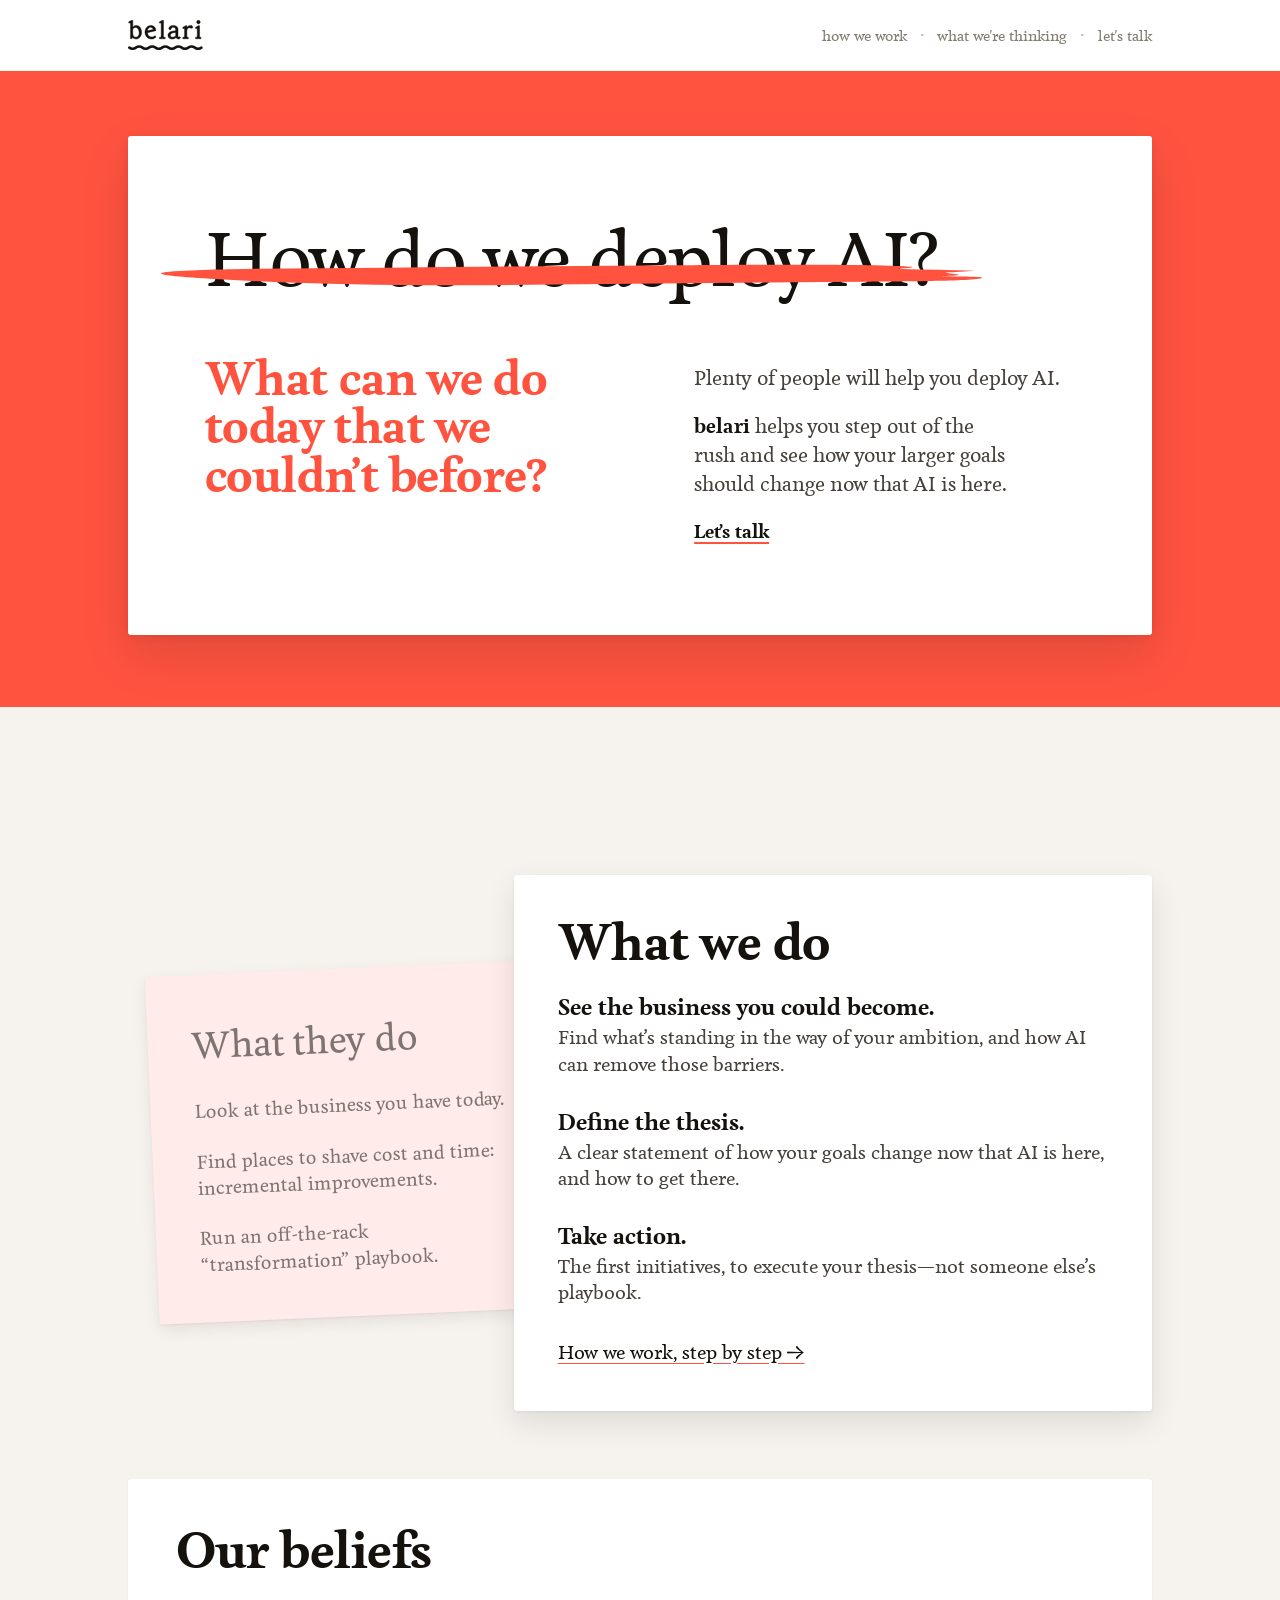
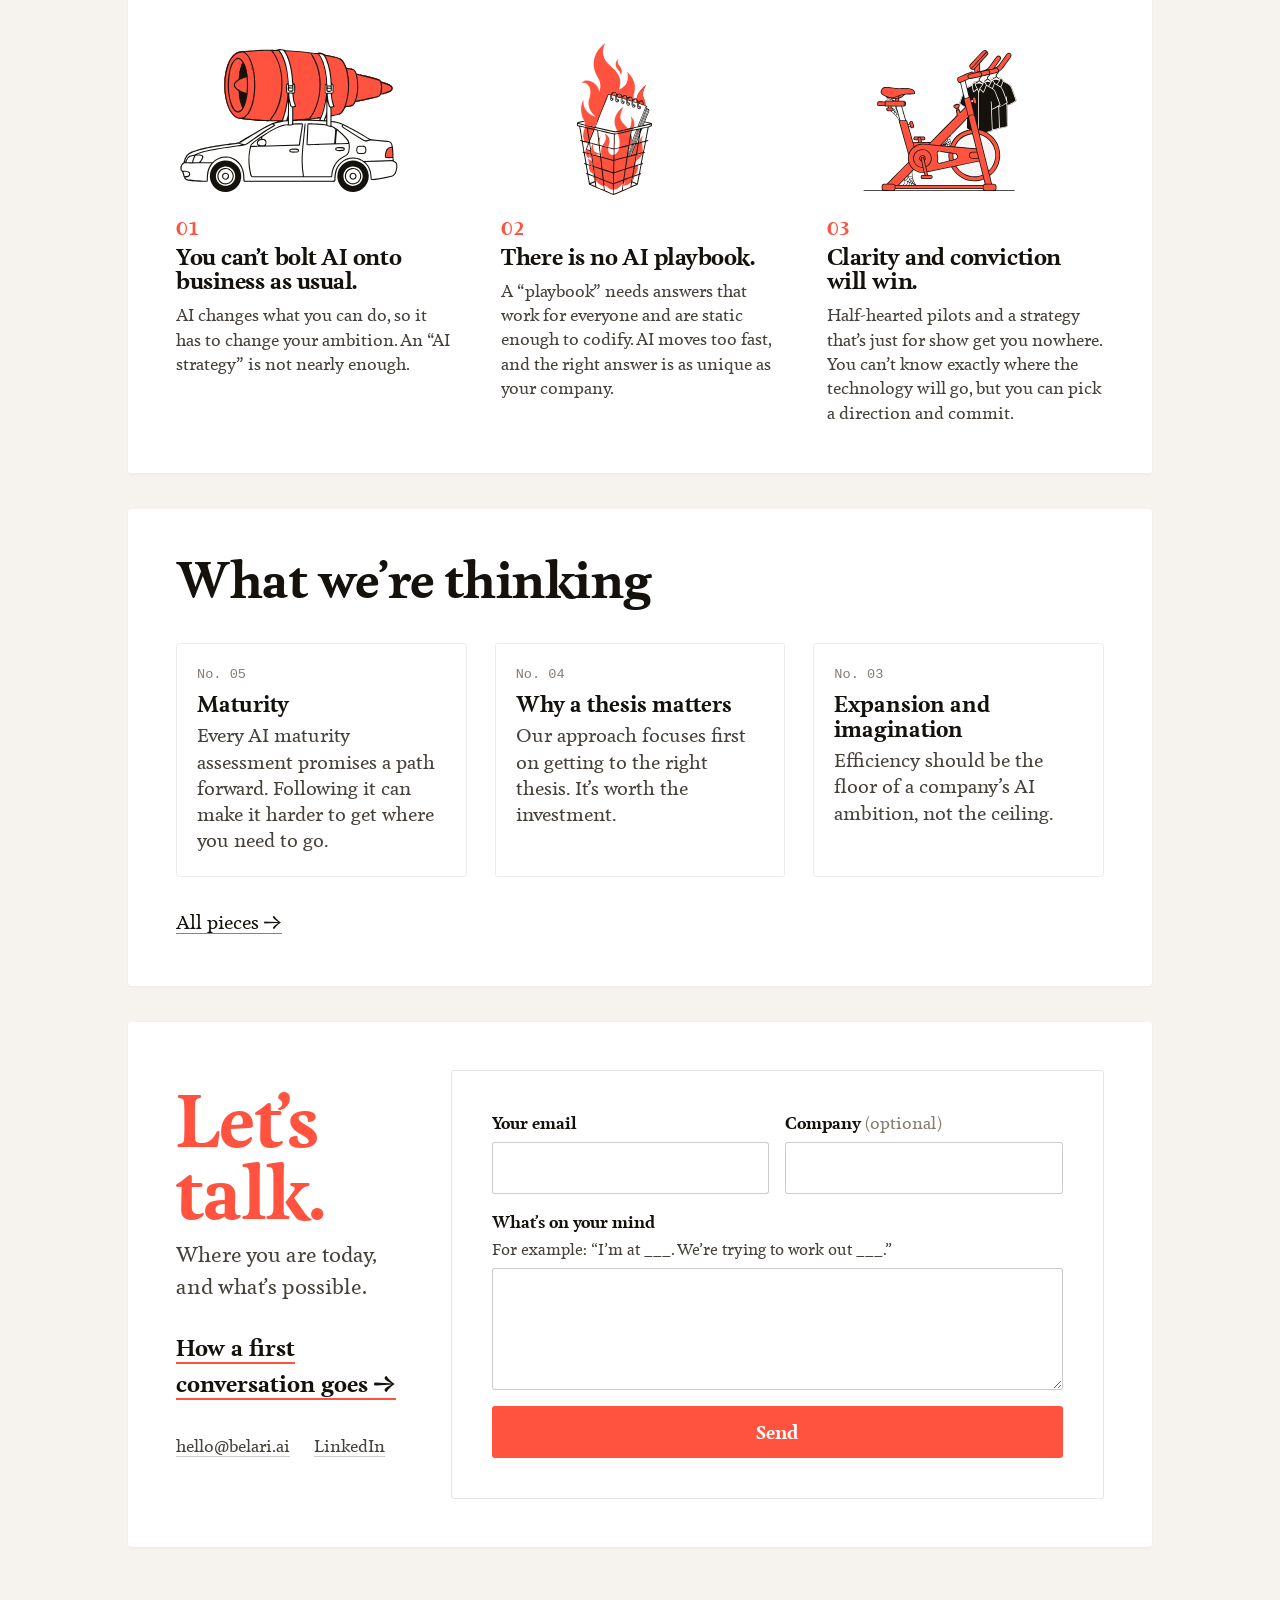
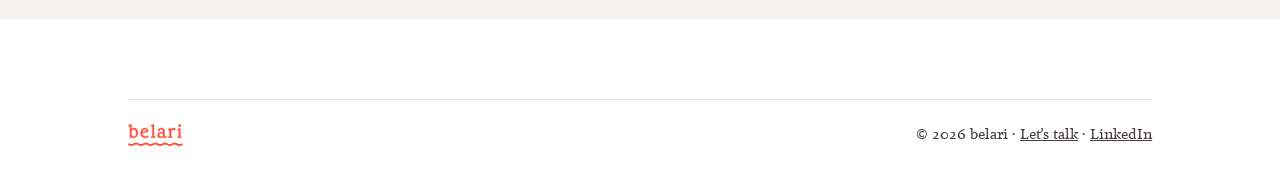
==== commit 717d0800: "Deploy 2026-10-07T04:23:11Z" ====
--- a/index.html
+++ b/index.html
@@ -23,12 +23,13 @@
   <meta name="twitter:title" content="belari" />
   <meta name="twitter:description" content="Not “how do we deploy AI?” but “what can we do today that we couldn’t before?” belari helps leadership teams answer that for their own business, and turn the answer into a thesis and the first initiatives that act on it." />
   <meta name="twitter:image" content="https://belari.ai/og/home.png" />
-  <script type="module" crossorigin src="/assets/home-BVwwdwwG.js"></script>
-  <link rel="modulepreload" crossorigin href="/assets/nav-BlUoAtXc.js">
-  <link rel="modulepreload" crossorigin href="/assets/Heading-COU1uFLL.js">
-  <link rel="modulepreload" crossorigin href="/assets/Text-Bobqsugc.js">
+  <script type="module" crossorigin src="/assets/home-CPzfXD4c.js"></script>
+  <link rel="modulepreload" crossorigin href="/assets/nav-DI1F6HIE.js">
+  <link rel="modulepreload" crossorigin href="/assets/Heading-BMknOzhK.js">
+  <link rel="modulepreload" crossorigin href="/assets/Text-ZRWpOcpi.js">
   <link rel="modulepreload" crossorigin href="/assets/notes-DiWN8sQ4.js">
-  <link rel="stylesheet" crossorigin href="/assets/nav-DgG_b1cr.css">
+  <link rel="modulepreload" crossorigin href="/assets/ContactForm-O30-BBu6.js">
+  <link rel="stylesheet" crossorigin href="/assets/nav-DSaZncbh.css">
   <script data-goatcounter="https://belari.goatcounter.com/count" async src="https://gc.zgo.at/count.js"></script>
 </head>
 <body>
--- a/assets/nav-DSaZncbh.css
+++ b/assets/nav-DSaZncbh.css
@@ -0,0 +1 @@
+@font-face{font-family:Feijoa;src:url(/assets/feijoa-medium-CCUOaHGe.woff2) format("woff2");font-weight:400 500;font-style:normal;font-display:swap}@font-face{font-family:Feijoa;src:url(/assets/feijoa-bold-Dv0kzkUl.woff2) format("woff2");font-weight:600 700;font-style:normal;font-display:swap}:root{--ths-ink: #15120D;--ths-ink-soft: #46413A;--ths-muted: #857D72;--ths-paper: #F7F6F1;--ths-surface: #FFFFFF;--ths-coral: #FF5340;--ths-accent: var(--ths-coral);--ths-on-accent: var(--ths-ink);--ths-rule: color-mix(in srgb, var(--ths-ink) 13%, transparent);--ths-rule-strong:color-mix(in srgb, var(--ths-ink) 22%, transparent);--ths-font-display: "Feijoa", Georgia, "Times New Roman", serif;--ths-font-head: "Feijoa", Georgia, "Times New Roman", serif;--ths-font-body: "Feijoa", Georgia, "Times New Roman", serif;--ths-font-label: ui-monospace, "SF Mono", Menlo, monospace;--ths-text-xs: .72rem;--ths-text-sm: .85rem;--ths-text-base:1.125rem;--ths-text-lg: 1.2rem;--ths-text-xl: clamp(1.3rem, 1.9vw, 1.7rem);--ths-h3: 1.1rem;--ths-h2: clamp(1.3rem, 1.9vw, 1.55rem);--ths-h1: clamp(2rem, 3.4vw, 2.7rem);--ths-display: clamp(2.8rem, 6.2vw, 4.75rem);--ths-leading: 1.6;--ths-leading-tight: 1.08;--ths-space-1: .25rem;--ths-space-2: .5rem;--ths-space-3: .75rem;--ths-space-4: 1rem;--ths-space-5: 1.5rem;--ths-space-6: 2rem;--ths-space-7: 3rem;--ths-space-8: clamp(2.5rem, 5vw, 4.5rem);--ths-measure: 40rem;--ths-maxw: 90rem;--ths-gutter: clamp(1.25rem, 4vw, 4rem);--ths-radius: 3px;--ths-shadow: 0 1px 2px color-mix(in srgb, var(--ths-ink) 4%, transparent), 0 10px 30px color-mix(in srgb, var(--ths-ink) 6%, transparent);--ths-bp-md: 820px}.ths-root{color:var(--ths-ink);background-color:var(--ths-paper);font-family:var(--ths-font-body);font-size:var(--ths-text-base);line-height:var(--ths-leading);-webkit-font-smoothing:antialiased;text-rendering:optimizeLegibility}.ths-root *{box-sizing:border-box}.ths-root a{color:inherit}.ths-root img{max-width:100%}.ths-root.ths-grain{background-image:url("data:image/svg+xml,%3Csvg%20xmlns='http://www.w3.org/2000/svg'%20width='200'%20height='200'%3E%3Cfilter%20id='d'%3E%3CfeTurbulence%20type='fractalNoise'%20baseFrequency='0.75'%20numOctaves='3'%20seed='4'%20stitchTiles='stitch'/%3E%3CfeComponentTransfer%3E%3CfeFuncA%20type='discrete'%20tableValues='0%200%200%200%200%200%20.10%20.18%20.28'/%3E%3C/feComponentTransfer%3E%3C/filter%3E%3Crect%20width='100%25'%20height='100%25'%20filter='url(%23d)'/%3E%3C/svg%3E");background-repeat:repeat}.ths-wrap,.ths-sheet{max-width:var(--ths-maxw);margin:0 auto;padding:0 var(--ths-gutter)}.ths-prose{max-width:var(--ths-measure)}.ths-prose>:last-child{margin-bottom:0}.ths-section{padding:var(--ths-space-7) 0}.ths-section--flush{padding:0}.ths-divider{border:0;border-top:1px solid var(--ths-rule);margin:0}.ths-grid3{display:grid;grid-template-columns:repeat(3,1fr);gap:clamp(1.75rem,4vw,4rem);align-items:start}.ths-grid3>*{min-width:0}@media(max-width:820px){.ths-grid3{grid-template-columns:1fr;gap:2.75rem}}.ths-split{display:grid;grid-template-columns:1.05fr .95fr;gap:clamp(2rem,6vw,5rem);align-items:start}.ths-split--hero{align-items:end;padding-top:clamp(3rem,6vw,5rem)}@media(max-width:820px){.ths-split{grid-template-columns:1fr;gap:1.25rem}}.ths-cols{display:grid;grid-template-columns:1fr 1fr;gap:2rem}.ths-cols ul{list-style:none;margin:0;padding:0}.ths-cols li{padding:.6rem 0;border-top:1px solid var(--ths-rule);color:var(--ths-ink-soft)}@media(max-width:680px){.ths-cols{grid-template-columns:1fr;gap:1rem}}.ths-rail{display:grid;grid-template-columns:minmax(7rem,12rem) 1fr;gap:clamp(1.5rem,4vw,4.5rem);border-top:1px solid var(--ths-rule);padding:var(--ths-space-6) 0}.ths-rail__label{font-family:var(--ths-font-label);text-transform:uppercase;letter-spacing:.15em;font-size:var(--ths-text-xs);color:var(--ths-muted);line-height:1.55}.ths-rail__num{display:block;font-size:.9rem;color:var(--ths-coral);letter-spacing:.1em;margin-top:.5rem;line-height:1;font-variant-numeric:tabular-nums}.ths-rail__body{max-width:var(--ths-measure)}.ths-rail__body>:last-child{margin-bottom:0}@media(max-width:820px){.ths-rail{grid-template-columns:1fr;gap:.65rem}}.ths-steps{list-style:none;counter-reset:step;margin:0;padding:0}.ths-steps__item{counter-increment:step;display:grid;grid-template-columns:1.8rem 1fr;gap:1.1rem;padding:.9rem 0;border-top:1px solid var(--ths-rule)}.ths-steps__item:first-child{border-top:0;padding-top:.2rem}.ths-steps__item:before{content:counter(step,decimal-leading-zero);font-family:var(--ths-font-label);font-size:.74rem;color:var(--ths-muted);font-variant-numeric:tabular-nums;padding-top:.3rem}.ths-steps__title{font-family:var(--ths-font-head);font-weight:600;font-size:1.02rem}.ths-steps__body{color:var(--ths-ink-soft)}.ths-heading{font-family:var(--ths-font-head);color:var(--ths-ink);letter-spacing:-.02em;margin:0}.ths-heading--display{font-family:var(--ths-font-display);font-size:var(--ths-display);line-height:var(--ths-leading-tight);letter-spacing:-.03em;font-weight:600}.ths-heading--1{font-size:var(--ths-h1);line-height:1.04;letter-spacing:-.025em;font-weight:600}.ths-heading--2{font-size:var(--ths-h2);line-height:1.12;font-weight:600}.ths-heading--3{font-size:var(--ths-h3);line-height:1.3;font-weight:600}.ths-lede{font-family:var(--ths-font-body);font-size:var(--ths-text-lg);line-height:1.5;color:var(--ths-ink-soft);max-width:var(--ths-measure);margin:0 0 1rem}.ths-text{margin:0 0 1rem}.ths-text:last-child{margin-bottom:0}.ths-eyebrow{font-family:var(--ths-font-label);text-transform:uppercase;letter-spacing:.16em;font-size:var(--ths-text-xs);color:var(--ths-muted);margin:0 0 1rem;display:block}.ths-eyebrow--accent{color:var(--ths-accent)}.ths-tag{font-family:var(--ths-font-label);display:inline-block;text-transform:uppercase;letter-spacing:.14em;font-size:var(--ths-text-xs);color:var(--ths-accent)}.ths-epigraph{font-family:var(--ths-font-body);font-style:italic;color:var(--ths-ink-soft);border-left:3px solid var(--ths-accent);padding-left:1rem;max-width:32rem;margin:1.4rem 0}.ths-wordmark,.ths-logomark{display:inline-block;line-height:0;color:var(--ths-ink);text-decoration:none}.ths-wordmark--accent{color:var(--ths-accent)}.ths-nav .ths-wordmark,.ths-nav .ths-logomark,.ths-footer .ths-wordmark,.ths-footer .ths-logomark{color:var(--ths-coral)}.ths-wordmark__svg,.ths-logomark__svg{display:block;width:auto}.ths-wordmark--sm .ths-wordmark__svg{height:22px}.ths-wordmark--md .ths-wordmark__svg{height:34px}.ths-wordmark--lg .ths-wordmark__svg{height:60px}.ths-logomark--sm .ths-logomark__svg{height:28px}.ths-logomark--md .ths-logomark__svg{height:44px}.ths-logomark--lg .ths-logomark__svg{height:72px}.ths-nav .ths-wordmark__svg{height:30px}.ths-wordmark--inline{--ths-inline-h: 1.34em;vertical-align:calc(var(--ths-inline-h) * -.37)}.ths-wordmark--inline .ths-wordmark__svg{height:var(--ths-inline-h)}.ths-logomark--inline{vertical-align:-.28em}.ths-logomark--inline .ths-logomark__svg{height:1.5em}.ths-nav{display:flex;justify-content:space-between;align-items:center;gap:1rem;flex-wrap:wrap;padding:1.25rem var(--ths-gutter);max-width:var(--ths-maxw);margin:0 auto}.ths-nav__links{display:flex;align-items:baseline;gap:.8rem}.ths-nav__links a{text-decoration:none;color:var(--ths-muted);font-size:var(--ths-text-sm)}.ths-nav__links a:hover{color:var(--ths-ink)}.ths-nav__sep{color:var(--ths-muted);opacity:.55;-webkit-user-select:none;user-select:none}.ths-nav--sticky{position:sticky;top:0;z-index:20;background:var(--ths-paper);border-bottom:1px solid var(--ths-rule)}.ths-nav__brand--mark,.ths-nav__label-short{display:none}@media(max-width:640px){.ths-nav{flex-wrap:nowrap;padding-block:.9rem;gap:.75rem}.ths-nav__brand--full{display:none}.ths-nav__brand--mark{display:inline-block}.ths-nav__links{gap:.55rem}.ths-nav__link--has-short .ths-nav__label-full{display:none}.ths-nav__link--has-short .ths-nav__label-short{display:inline}}.ths-footer{display:flex;justify-content:space-between;align-items:center;gap:1rem;flex-wrap:wrap;max-width:var(--ths-maxw);margin:5rem auto 0;padding:1.5rem var(--ths-gutter) 3rem;border-top:1px solid var(--ths-rule)}.ths-footer__meta{color:var(--ths-muted);font-size:var(--ths-text-sm)}.ths-footer__meta a{color:var(--ths-muted)}.ths-cta{display:inline-block;font-family:var(--ths-font-body);font-weight:500;text-decoration:none;color:var(--ths-accent);border-bottom:2px solid var(--ths-accent);padding-bottom:.2rem;line-height:1.2;cursor:pointer;background:none;border-top:0;border-left:0;border-right:0}.ths-cta:hover{color:var(--ths-ink);border-color:var(--ths-ink)}.ths-cta--block{margin-top:1.6rem}.ths-card{border:1px solid var(--ths-rule);border-radius:var(--ths-radius);padding:1.4rem 1.6rem;background:var(--ths-surface);max-width:var(--ths-measure)}.ths-card--raised{border-color:transparent;box-shadow:var(--ths-shadow)}.ths-card__title{margin:.4rem 0}.ths-notelist{border-top:1px solid var(--ths-rule);max-width:48rem}.ths-noterow{display:flex;justify-content:space-between;align-items:baseline;gap:1rem;padding:1.1rem 0;border-bottom:1px solid var(--ths-rule);text-decoration:none;color:inherit}.ths-noterow__title{margin:0;font-family:var(--ths-font-head);font-weight:600;font-size:1.05rem}.ths-noterow__meta{color:var(--ths-accent);font-family:var(--ths-font-label);font-size:var(--ths-text-xs);text-transform:uppercase;letter-spacing:.12em;white-space:nowrap}a.ths-noterow:hover .ths-noterow__title{color:var(--ths-accent)}.ths-manifesto{font-family:var(--ths-font-body);padding:clamp(2rem,5vw,4rem) 0}.ths-manifesto__cols>p{font-size:1.12rem;line-height:1.72;font-weight:500;margin:0 0 1.1rem;text-align:justify;-webkit-hyphens:auto;hyphens:auto}.ths-manifesto__cols>p:last-child{margin-bottom:0}.ths-manifesto__lede{font-size:1.28rem;line-height:1.5;color:var(--ths-ink);margin:0 0 1.1rem;font-weight:500}.ths-manifesto__close{font-weight:600;color:var(--ths-ink)}.ths-manifesto__cols{max-width:46rem;margin-inline:auto}.ths-manifesto__initial{float:left;font-family:var(--ths-font-display);font-weight:600;font-size:3.3em;line-height:.78;padding:.02em .22em 0 0}html,body,#root{margin:0;min-height:100%}body{background:var(--ths-paper)}.sr-only{position:absolute;width:1px;height:1px;padding:0;margin:-1px;overflow:hidden;clip:rect(0,0,0,0);white-space:nowrap;border:0}.site-root{min-height:100vh;overflow-x:clip;background:color-mix(in srgb,var(--ths-coral) 11%,white);--home-measure: 64rem}.site-root:not(.home-wash) .ths-nav,.site-root:not(.home-wash) .ths-wrap,.site-root:not(.home-wash) .ths-footer{max-width:calc(var(--home-measure) + 2 * var(--ths-gutter))}.hero{min-height:100vh;display:flex;flex-direction:column;padding:clamp(1.5rem,3vw,2.5rem) 0}.hero .hero-page{flex:1}.below{padding:clamp(2.5rem,5vw,4.5rem) 0}.below hr{margin:clamp(2.5rem,5vw,4rem) 0}.home-wash{--ths-accent: var(--ths-ink);--coral-light: color-mix(in srgb, var(--ths-coral) 11%, white);background:var(--ths-coral)}.home-wash .hero{justify-content:safe center;align-items:center;background:var(--ths-coral);margin-inline:calc(50% - 50vw);padding-inline:clamp(1.25rem,4vw,3rem)}.home-wash .hero-page{flex:0 1 auto;width:100%;max-width:48.5rem;background:#fff;border-radius:var(--ths-radius);padding:clamp(2rem,5vw,4rem) clamp(1.5rem,4vw,3.5rem);box-shadow:0 2px 8px color-mix(in srgb,var(--ths-ink) 8%,transparent),0 20px 50px color-mix(in srgb,var(--ths-ink) 12%,transparent)}.home-wash .hero-page .ths-manifesto{padding:0}.home-wash .hero-statement{font-family:var(--ths-font-display);font-size:clamp(1.15rem,1.9vw,1.45rem);line-height:1.4;color:var(--ths-ink-soft);margin:0 0 clamp(1.5rem,3vw,2.25rem);padding-bottom:clamp(1.25rem,2.5vw,1.75rem);border-bottom:1px solid color-mix(in srgb,var(--ths-ink) 14%,transparent);text-wrap:pretty}.home-wash .hero-statement strong{font-weight:600;color:var(--ths-ink)}.home-wash .hero-statement em{font-style:italic}.home-wash .hero-scroll{display:grid;place-items:center;width:max-content;margin:clamp(1.5rem,3vw,2.5rem) auto 0;padding:.35rem .5rem;border-radius:999px;color:var(--ths-ink-soft);transition:color .2s ease}.home-wash .hero-scroll:hover{color:var(--ths-ink)}.home-wash .hero-scroll:focus{outline:none}.home-wash .hero-scroll:focus-visible{outline:2px solid var(--ths-ink);outline-offset:3px}.home-wash .hero-scroll svg{display:block;animation:hero-cue-fade 2.6s ease-in-out infinite}@keyframes hero-cue-fade{0%,to{opacity:.35}50%{opacity:.9}}@media(prefers-reduced-motion:reduce){.home-wash .hero-scroll svg{animation:none;opacity:.7}}.home-wash #start{scroll-margin-top:5rem}@media(max-width:640px){.home-wash #start{scroll-margin-top:4rem}}@media(max-width:760px){.home-wash .hero{padding-bottom:min(36dvh,16rem)}}.home-wash .ths-manifesto__lede{font-size:clamp(1.35rem,3vw,1.85rem);line-height:1.24;font-weight:500;text-wrap:balance;margin-bottom:1.9rem}.home-wash .ths-manifesto__cols{max-width:42rem}.home-wash .ths-manifesto__cols>p{text-align:left;-webkit-hyphens:manual;hyphens:manual;text-wrap:pretty}.home-wash .ths-manifesto__close{margin-top:1.6rem}.home-wash .ths-manifesto .ths-wordmark,.home-wash .ths-manifesto .ths-logomark{color:var(--ths-coral)}.home-wash .home-nav{position:fixed;top:0;left:0;right:0;z-index:30;background:var(--ths-coral);padding-inline:var(--ths-gutter);transform:translateY(-100%);transition:transform .35s ease}.home-wash .home-nav--show{transform:translateY(0)}.home-wash .home-nav .ths-nav{max-width:var(--home-measure);padding-inline:0}.home-wash .home-nav .ths-wordmark,.home-wash .home-nav .ths-logomark,.home-wash .ths-footer .ths-wordmark,.home-wash .ths-footer .ths-logomark,.home-wash .ths-nav__links a,.home-wash .ths-footer__meta,.home-wash .ths-footer__meta a,.home-wash .ths-nav__sep{color:var(--coral-light)}.home-wash .ths-nav__links a{font-weight:500}.home-wash .ths-nav__links a:hover,.home-wash .ths-footer__meta a:hover{color:color-mix(in srgb,var(--coral-light) 55%,white)}.home-wash .ths-footer{border-top-color:color-mix(in srgb,var(--coral-light) 28%,transparent)}.home-wash .ths-footer{max-width:var(--home-measure);padding-inline:0}.home-rail .rail-row{border-top:1px solid var(--ths-rule);padding:clamp(2rem,4vw,3.25rem) 0}.home-rail .rail-body{max-width:52rem}.home-rail .rail-orient{font-family:var(--ths-font-display);font-size:clamp(1.3rem,2.2vw,1.7rem);line-height:1.42;color:var(--ths-ink-soft);margin:0;text-wrap:pretty}.home-rail .rail-orient strong{font-weight:600;color:var(--ths-ink)}.home-rail .rail-orient em{font-style:italic}.home-rail .rail-orient+.rail-orient{margin-top:1.15em}@media(min-width:821px){.home-rail .rail-row--orient .rail-body{margin-inline:auto}}.beliefs-sea{margin-inline:calc(50% - 50vw);background:var(--ths-coral);padding:clamp(2.5rem,5vw,4.5rem) var(--ths-gutter)}.beliefs-inner{max-width:var(--home-measure);margin-inline:auto}.beliefs-list{display:flex;flex-direction:column;background:#fff;border-radius:var(--ths-radius);box-shadow:0 1px 3px color-mix(in srgb,var(--ths-ink) 7%,transparent),0 14px 34px color-mix(in srgb,var(--ths-ink) 11%,transparent)}.belief-row{position:relative;display:grid;grid-template-columns:1fr 1fr;gap:clamp(1.5rem,4vw,3.5rem);align-items:center;padding:clamp(1.75rem,3.5vw,2.75rem);overflow:visible}.belief-row+.belief-row{border-top:1px solid var(--ths-rule)}.belief-row:nth-of-type(2n) .belief-figure{order:2}.beliefs-list__head{padding:clamp(1.5rem,3vw,2.25rem) clamp(1.75rem,3.5vw,2.75rem);border-bottom:1px solid var(--ths-rule)}.beliefs-list__head .ths-heading--2{margin:0}.belief-copy__num{font-family:var(--ths-font-display);font-weight:600;font-size:1.5rem;line-height:1;color:var(--ths-coral);font-variant-numeric:tabular-nums;display:block;margin-bottom:.6rem}.belief-copy .ths-heading--3{font-size:clamp(1.25rem,2.2vw,1.7rem);line-height:1.1;margin:0 0 1rem}.belief-copy .ths-text{color:var(--ths-ink-soft);font-size:1rem;line-height:1.55;margin:0}.belief-figure{position:relative;align-self:stretch;min-height:17rem;border-radius:var(--ths-radius);background:color-mix(in srgb,var(--ths-coral) 7%,white);display:grid;place-items:center;padding:1.25rem}.belief-figure__caption{font-family:var(--ths-font-head);font-style:italic;font-size:.98rem;line-height:1.4;text-align:center;max-width:24ch;color:color-mix(in srgb,var(--ths-ink) 50%,white)}.belief-figure__img{display:block;width:100%;height:auto;margin-top:clamp(-4.5rem,-7vw,-6rem)}.belief-figure--art{background:transparent;padding:0}.belief-figure--art .belief-figure__img{width:100%;height:auto;margin:0}@media(max-width:760px){.belief-row{grid-template-columns:1fr;gap:1.5rem}.belief-row:nth-of-type(2n) .belief-figure,.belief-row:nth-of-type(odd) .belief-figure{order:1}.belief-figure{min-height:13rem}}.home-rail .rail-row--contact{border-top:1px solid var(--ths-rule-strong)}.home-rail .rail-row--contact .ths-heading{font-size:clamp(1.5rem,2.6vw,2.05rem);line-height:var(--ths-leading-tight);margin:0;text-wrap:balance}.home-rail .contact-link{color:inherit;text-decoration:none;display:grid;grid-template-columns:1fr auto 1fr;align-items:center;column-gap:clamp(1.1rem,2.5vw,1.75rem);transition:color .18s ease}.home-rail .contact-link:hover{color:var(--ths-coral)}.home-rail .contact-link:hover .contact-talk__art{transform:translateY(-3px)}.home-rail .contact-link:focus{outline:none}.home-rail .contact-link:focus-visible{outline:2px solid var(--ths-ink);outline-offset:4px}.home-rail .rail-row--contact .ths-text{color:var(--ths-ink-soft);max-width:var(--ths-measure);margin:0 0 1.75rem}.contact-grid{display:flex;flex-direction:column}.contact-explore{display:grid;grid-template-columns:1fr 1fr;padding-bottom:clamp(1.75rem,3.5vw,2.5rem)}.contact-explore__item{display:flex;flex-direction:column;align-items:center;text-align:center;gap:clamp(1rem,2vw,1.4rem);padding:clamp(.5rem,1.5vw,1rem) clamp(1rem,3vw,2.5rem);text-decoration:none;color:var(--ths-ink)}.contact-explore__item+.contact-explore__item{border-left:1px solid var(--ths-rule)}.contact-explore__art{height:clamp(96px,13vw,144px);width:auto;transition:transform .18s ease}.contact-explore__item:hover .contact-explore__art{transform:translateY(-3px)}.contact-explore__label{font-family:var(--ths-font-head);font-size:clamp(1.15rem,1.8vw,1.4rem);line-height:1.15;transition:color .18s ease}.contact-explore__item:hover .contact-explore__label{color:var(--ths-coral)}.contact-explore__item:focus{outline:none}.contact-explore__item:focus-visible{outline:2px solid var(--ths-ink);outline-offset:4px;border-radius:var(--ths-radius)}.contact-talk{border-top:1px solid var(--ths-rule);padding-top:clamp(1.75rem,3.5vw,2.5rem);text-align:center}.contact-talk__art{justify-self:end;width:clamp(96px,12vw,136px);height:auto;transition:transform .18s ease}@media(max-width:640px){.home-rail .contact-link{grid-template-columns:1fr;row-gap:1rem;justify-items:center}.contact-talk__art{justify-self:center}}@media(max-width:640px){.contact-explore{grid-template-columns:1fr;row-gap:clamp(1.5rem,5vw,2rem)}.contact-explore__item+.contact-explore__item{border-left:0;border-top:1px solid var(--ths-rule);padding-top:clamp(1.5rem,5vw,2rem)}}.home-wash .below{margin-inline:calc(50% - 50vw);padding:clamp(2.5rem,5vw,4.5rem) var(--ths-gutter) clamp(3rem,6vw,5rem);background:var(--ths-coral)}.home-rail{max-width:var(--home-measure);margin-inline:auto;display:flex;flex-direction:column;gap:clamp(1rem,2vw,1.75rem)}.home-rail .rail-row{border-top:0;background:#fff;border-radius:var(--ths-radius);box-shadow:0 1px 3px color-mix(in srgb,var(--ths-ink) 7%,transparent),0 14px 34px color-mix(in srgb,var(--ths-ink) 11%,transparent);padding:clamp(1.75rem,3.5vw,2.75rem) clamp(1.6rem,3.5vw,2.75rem)}.site-root.approach-page{background:#fff}.approach-page .ths-nav .ths-wordmark{color:var(--ths-ink)}.approach-headline .ths-heading--1{color:var(--ths-coral);margin-bottom:clamp(1.25rem,3vw,2rem);max-width:var(--ths-measure)}@media(min-width:821px){.approach-headline .ths-heading--1,.approach-headline .ths-lede{margin-inline:auto}}.approach-page .flow-heading{max-width:60rem;margin-inline:auto}.approach-page .flow-lede{max-width:60rem;margin:.6rem auto 0;font-size:var(--ths-text-lg);line-height:1.5;color:var(--ths-ink-soft)}.flow{max-width:60rem;margin:clamp(1.5rem,3vw,2.25rem) auto 0;--lx: 23%;--rx: 77%;--trace: 2px}.flow__step{display:flex}.flow__step--right{justify-content:flex-end}.flow__card{width:46%;background:#fff;border-radius:var(--ths-radius);box-shadow:0 1px 3px color-mix(in srgb,var(--ths-ink) 7%,transparent),0 14px 34px color-mix(in srgb,var(--ths-ink) 10%,transparent);padding:clamp(1.2rem,2.4vw,1.5rem)}.flow__num{display:block;font-family:var(--ths-font-head);font-weight:600;color:var(--ths-coral);font-size:.9rem;letter-spacing:.06em;font-variant-numeric:tabular-nums;margin-bottom:.45rem}.flow__title{font-family:var(--ths-font-head);font-weight:700;letter-spacing:-.01em;margin:0 0 .5rem;font-size:1.2rem}.flow__body{color:var(--ths-ink-soft);margin:0;font-size:.96rem;line-height:1.5}.flow__body+.flow__body{margin-top:.9em}.flow__em{color:var(--ths-coral)}.flow__thesis{background:var(--ths-coral);color:#fff;border-radius:var(--ths-radius);box-shadow:0 1px 3px color-mix(in srgb,var(--ths-ink) 8%,transparent),0 16px 40px color-mix(in srgb,var(--ths-coral) 26%,transparent);padding:clamp(1.5rem,3vw,1.9rem) clamp(1.5rem,3vw,2rem);display:grid;grid-template-columns:1fr 1.15fr;gap:clamp(1.2rem,3vw,2.4rem);align-items:center}.flow__eyebrow{display:block;font-family:var(--ths-font-head);font-style:italic;font-size:1rem;margin-bottom:.4rem;color:color-mix(in srgb,var(--ths-coral) 22%,white)}.flow__thesis .flow__num{color:color-mix(in srgb,var(--ths-coral) 22%,white)}.flow__thesis .flow__title{color:#fff;font-size:clamp(1.3rem,2.4vw,1.5rem);margin:0}.flow__thesis .flow__body{color:color-mix(in srgb,var(--ths-coral) 14%,white)}.flow__thesis .flow__body a{color:inherit;text-decoration:underline;text-decoration-thickness:1px;text-underline-offset:3px}.flow__thesis .flow__body a:hover{opacity:.8}.flow__link{position:relative;height:2.8rem}.flow__link i{position:absolute;background:var(--ths-coral);display:block}.flow__link .v{width:var(--trace)}.flow__link .h{height:var(--trace)}.flow__link--lr .a{left:calc(var(--lx) - 1px);top:0;height:50%}.flow__link--lr .b{left:var(--lx);width:calc(var(--rx) - var(--lx));top:calc(50% - 1px)}.flow__link--lr .c{left:calc(var(--rx) - 1px);top:50%;height:50%}.flow__link--rl .a{left:calc(var(--rx) - 1px);top:0;height:50%}.flow__link--rl .b{left:var(--lx);width:calc(var(--rx) - var(--lx));top:calc(50% - 1px)}.flow__link--rl .c{left:calc(var(--lx) - 1px);top:50%;height:50%}.flow__link--dr .a{left:calc(var(--rx) - 1px);top:0;height:100%}.flow__link--dl .a{left:calc(var(--lx) - 1px);top:0;height:100%}.flow__part{margin:0 0 1.6rem;padding-top:.65rem;border-top:2px solid var(--ths-coral);font-family:var(--ths-font-label);font-size:var(--ths-text-xs);letter-spacing:.15em;text-transform:uppercase;color:var(--ths-muted);line-height:1.5}.flow__part--two{border-top-color:color-mix(in srgb,var(--ths-coral) 45%,transparent)}.flow__step--two .flow__num{color:var(--ths-muted)}.flow__step{align-items:center}.flow__step--fig.flow__step--left{justify-content:space-between}.flow__step--fig.flow__step--right{justify-content:space-between;flex-direction:row-reverse}.flow__figure{margin:0;width:46%;display:flex;align-items:center;justify-content:center}.flow__figure img{max-width:min(72%,216px);max-height:12.5rem;width:auto;height:auto;display:block}@media(max-width:720px){.flow__card{width:100%}.flow__thesis{grid-template-columns:1fr;gap:1rem}.flow__link{height:2rem}.flow__link i{display:none}.flow__link .a{display:block;left:calc(50% - 1px);top:0;height:100%;width:var(--trace)}.flow__step--fig{flex-direction:column;gap:2.3rem;background:#fff;border-radius:var(--ths-radius);box-shadow:0 1px 3px color-mix(in srgb,var(--ths-ink) 7%,transparent),0 14px 34px color-mix(in srgb,var(--ths-ink) 10%,transparent);padding:clamp(1.2rem,2.4vw,1.5rem);align-items:stretch}.flow__step--fig.flow__step--right{flex-direction:column}.flow__step--fig .flow__card{box-shadow:none;background:transparent;padding:0;border-radius:0}.flow__figure{width:100%}.flow__figure img{width:min(50%,190px)}}.talk-cta{margin-top:clamp(3rem,7vw,5rem);display:flex;justify-content:center}.talk-cta .talk-cta__link{display:block;width:100%;max-width:46rem;text-align:center;background:var(--ths-coral);border-radius:var(--ths-radius);padding:clamp(2rem,5vw,3.25rem) clamp(1.75rem,4vw,3rem);text-decoration:none;font-family:var(--ths-font-head);font-size:clamp(1.35rem,2.8vw,2rem);line-height:1.32;text-wrap:pretty;color:color-mix(in srgb,var(--ths-coral) 22%,white);box-shadow:0 1px 3px color-mix(in srgb,var(--ths-ink) 7%,transparent),0 14px 34px color-mix(in srgb,var(--ths-ink) 11%,transparent);transition:transform .2s ease,box-shadow .2s ease}.talk-cta .talk-cta__link strong{font-weight:inherit;color:color-mix(in srgb,var(--ths-coral) 7%,white)}.talk-cta .talk-cta__link:hover{transform:translateY(-2px);box-shadow:0 2px 6px color-mix(in srgb,var(--ths-ink) 9%,transparent),0 20px 46px color-mix(in srgb,var(--ths-ink) 15%,transparent)}.talk-cta .talk-cta__link:hover strong{text-decoration:underline;text-underline-offset:4px}.talk-cta .talk-cta__link:focus{outline:none}.talk-cta .talk-cta__link:focus-visible{outline:2px solid #fff;outline-offset:-8px}.site-root.notes-page{background:var(--home-ground)}.notes-page .ths-nav .ths-wordmark{color:var(--ths-ink)}.notes-page .ths-heading--1{margin-bottom:clamp(1.25rem,3vw,2rem)}.notes-grid{display:grid;grid-template-columns:repeat(2,1fr);gap:clamp(1rem,2.2vw,1.5rem)}.tl-card{display:flex;flex-direction:column;min-height:17rem;background:var(--ths-surface);border:1px solid var(--ths-rule);border-radius:var(--ths-radius);box-shadow:0 1px 3px color-mix(in srgb,var(--ths-ink) 6%,transparent),0 14px 34px color-mix(in srgb,var(--ths-ink) 9%,transparent);padding:clamp(1.5rem,3vw,2rem) clamp(1.5rem,3vw,2.1rem);text-decoration:none;color:inherit;transition:box-shadow .2s ease,border-color .2s ease}a.tl-card:hover{border-color:var(--ths-rule-strong);box-shadow:0 2px 6px color-mix(in srgb,var(--ths-ink) 8%,transparent),0 20px 44px color-mix(in srgb,var(--ths-ink) 13%,transparent)}a.tl-card:hover .tl-title{color:var(--ths-coral)}a.tl-card:focus{outline:none}a.tl-card:focus-visible{outline:2px solid var(--ths-ink);outline-offset:3px}.tl-date{font-family:var(--ths-font-head);color:var(--ths-muted);font-size:.98rem;font-variant-numeric:lining-nums;margin:0 0 .7rem}.tl-title{font-family:var(--ths-font-head);font-weight:600;font-size:clamp(1.2rem,1.8vw,1.45rem);line-height:1.18;letter-spacing:-.015em;margin:0 0 .55rem}.tl-preview{color:var(--ths-ink-soft);font-size:1.02rem;line-height:1.5;margin:0;display:-webkit-box;-webkit-box-orient:vertical;-webkit-line-clamp:4;overflow:hidden}.tl-card.tl-more{grid-column:1 / -1;min-height:0;box-shadow:none;align-items:center;justify-content:center;font-family:var(--ths-font-head);font-style:italic;font-size:clamp(1.1rem,1.6vw,1.3rem);color:var(--ths-ink-soft);margin:0}.tl-card--art{grid-column:1 / -1;display:grid;grid-template-columns:1.6fr 1fr;padding:0;overflow:hidden}.tl-card--art .tl-card__text{display:flex;flex-direction:column;padding:clamp(1.5rem,3vw,2rem) clamp(1.5rem,3vw,2.1rem)}.tl-card__art{margin:0;background:var(--ths-surface);display:grid;place-items:center;padding:clamp(1rem,2vw,1.4rem)}.tl-card__art img{display:block;width:100%;max-width:20rem;height:auto}.tl-card--art-reverse{grid-template-columns:1fr 1.6fr}.tl-card--art-reverse .tl-card__text{order:2}.tl-card--art-reverse .tl-card__art{order:1}.tl-card.tl-featured{--pale: color-mix(in srgb, var(--ths-coral) 11%, white);background:var(--ths-coral);border-color:transparent;color:var(--pale);box-shadow:0 1px 3px color-mix(in srgb,var(--ths-ink) 8%,transparent),0 18px 44px color-mix(in srgb,var(--ths-ink) 14%,transparent)}.tl-card.tl-featured.tl-card--art{background:var(--ths-surface);border:0}.tl-card.tl-featured.tl-card--art .tl-card__text{background:var(--ths-coral)}.tl-card--wide{grid-column:1 / -1;display:grid;grid-template-columns:1.1fr 1fr;align-items:center;column-gap:clamp(1.75rem,4vw,3.5rem)}.tl-card__lead{display:flex;flex-direction:column}.tl-card--art .tl-title,.tl-card--wide .tl-title{font-size:clamp(1.55rem,2.7vw,2.25rem);line-height:1.12;margin-bottom:.9rem}.tl-card--art .tl-preview,.tl-card--wide .tl-preview{font-size:clamp(1.12rem,1.5vw,1.4rem);line-height:1.4;-webkit-line-clamp:3;max-width:34ch}.tl-card--art .tl-card__text{justify-content:center}.tl-card.tl-featured .tl-date{color:color-mix(in srgb,var(--ths-coral) 30%,white)}.tl-card.tl-featured .tl-title{color:var(--pale)}.tl-card.tl-featured .tl-preview{color:color-mix(in srgb,var(--ths-coral) 18%,white)}a.tl-card.tl-featured:hover{border-color:transparent;box-shadow:0 2px 8px color-mix(in srgb,var(--ths-ink) 10%,transparent),0 24px 52px color-mix(in srgb,var(--ths-ink) 18%,transparent)}a.tl-card.tl-featured:hover .tl-title{color:var(--pale)}a.tl-card.tl-featured:focus-visible{outline-color:var(--pale)}.note-read{max-width:var(--ths-measure);margin:0 auto}.note-title{font-family:var(--ths-font-display);font-weight:600;letter-spacing:-.025em;font-size:clamp(2rem,3.6vw,2.9rem);line-height:1.05;margin:.7rem 0 .5rem}.note-meta{font-family:var(--ths-font-head);color:var(--ths-muted);font-size:.98rem;margin:0 0 2rem}.site-root.note-page{background:var(--ths-surface)}.note-page .ths-nav .ths-wordmark{color:var(--ths-ink)}.note-masthead{--pale: color-mix(in srgb, var(--ths-coral) 11%, white);background:var(--ths-coral);border-radius:var(--ths-radius);padding:clamp(1.75rem,4vw,2.6rem) clamp(1.6rem,4vw,2.4rem);margin-bottom:clamp(1.75rem,4vw,2.4rem);box-shadow:0 1px 3px color-mix(in srgb,var(--ths-ink) 7%,transparent),0 14px 34px color-mix(in srgb,var(--ths-ink) 11%,transparent)}.note-masthead--art{display:grid;grid-template-columns:1.3fr 1fr;padding:0;overflow:hidden}.note-masthead__text{align-self:center;padding:clamp(1.75rem,4vw,2.6rem) clamp(1.6rem,4vw,2.4rem)}.note-masthead__art{margin:0;background:var(--ths-surface);display:grid;place-items:center;padding:clamp(1rem,2.5vw,1.5rem)}.note-masthead__art img{display:block;width:100%;height:auto}.note-masthead .note-title{color:var(--pale);margin-top:.5rem}.note-masthead .note-meta{color:color-mix(in srgb,var(--ths-coral) 30%,white);margin:.6rem 0 0}.note-lede{font-size:1.32rem;line-height:1.52;color:var(--ths-ink-soft);margin:0 0 1.6rem}.note-lede em{font-style:italic}.note-levels{margin:0 0 1.4rem;padding-left:1.4rem;border-left:1px solid var(--ths-rule)}.note-levels p{margin:0 0 .9rem;line-height:1.7}.note-levels p:last-child{margin-bottom:0}.note-levels strong{font-weight:600}@media(max-width:640px){.note-levels{padding-left:1rem}}.note-body p{margin:0 0 1.4rem;line-height:1.74}.note-body p:last-child{margin-bottom:0}.note-body em{font-style:italic}.note-body strong{font-weight:600}.note-h2{font-family:var(--ths-font-head);font-weight:600;font-size:clamp(1.28rem,2vw,1.45rem);line-height:1.2;letter-spacing:-.015em;color:var(--ths-ink);margin:3.1rem 0 1rem}.note-body>.note-h2:first-child{margin-top:1rem}.note-list{list-style:none;margin:1.5rem 0 1.6rem;padding:0;counter-reset:note-list}.note-list>li{counter-increment:note-list;position:relative;padding-left:2.3rem;margin:0 0 1.4rem}.note-list>li:last-child{margin-bottom:0}.note-list>li:before{content:counter(note-list) ".";position:absolute;left:0;top:0;font-family:var(--ths-font-head);font-weight:600;font-variant-numeric:tabular-nums;line-height:1.74;color:var(--ths-coral)}.note-list p{margin:0 0 1rem;line-height:1.74}.note-list p:last-child{margin-bottom:0}.note-list strong{font-weight:600}.note-list--tight>li{margin-bottom:.7rem}.note-inset{margin:2.8rem auto;max-width:34rem;padding:0;border:0;font-family:var(--ths-font-head);font-style:italic;font-size:clamp(1.7rem,3.4vw,2.2rem);line-height:1.18;letter-spacing:-.015em;color:var(--ths-coral);text-align:center;text-wrap:balance}.endmark{color:var(--ths-coral);line-height:0;white-space:nowrap}.endmark svg{display:inline-block;width:1.05em;height:1.05em;margin-left:.34em;vertical-align:-.16em}.note-close{margin-top:4rem;padding-top:2.25rem;border-top:1px solid var(--ths-rule-strong)}.note-close__cue{font-family:var(--ths-font-head);font-size:clamp(1.85rem,3.4vw,2.4rem);line-height:1.08;letter-spacing:-.02em;color:var(--ths-ink);margin:0 0 1.4rem;text-wrap:balance}.note-close__line{font-family:var(--ths-font-head);font-size:1.2rem;line-height:1.4;color:var(--ths-ink-soft);margin:0}.note-close__mail{color:var(--ths-coral);text-decoration:none;border-bottom:1px solid color-mix(in srgb,var(--ths-coral) 30%,transparent);padding-bottom:2px;white-space:nowrap;transition:color .18s ease,border-color .18s ease}.note-close__mail:hover{color:var(--ths-ink);border-color:var(--ths-ink)}.note-close__mail:focus{outline:none}.note-close__mail:focus-visible{outline:2px solid var(--ths-ink);outline-offset:4px}.note-onward{margin-top:3.25rem;padding-top:1.2rem;border-top:1px solid var(--ths-rule)}.note-onward__label{font-family:var(--ths-font-head);font-style:italic;color:var(--ths-muted);font-size:1rem;margin:0 0 .8rem}.note-onward__link{display:flex;justify-content:space-between;align-items:baseline;gap:1rem;text-decoration:none;color:inherit;padding:.7rem 0;border-top:1px solid var(--ths-rule)}.note-onward__link:first-of-type{border-top:0}.note-onward__link:hover .o-title{color:var(--ths-coral)}.note-onward__link:focus{outline:none}.note-onward__link:focus-visible{outline:2px solid var(--ths-ink);outline-offset:3px;border-radius:2px}.note-onward .o-title{font-family:var(--ths-font-head);font-weight:600;font-size:1.08rem}.note-onward .o-part{font-family:var(--ths-font-head);font-style:italic;color:var(--ths-muted);font-size:.92rem;white-space:nowrap}.note-back{display:inline-block;margin-top:1.8rem;font-family:var(--ths-font-head);font-style:italic;color:var(--ths-muted);text-decoration:none}.note-back:hover{color:var(--ths-coral)}.note-back:focus{outline:none}.note-back:focus-visible{outline:2px solid var(--ths-ink);outline-offset:3px;border-radius:2px}@media(max-width:680px){.note-list>li{padding-left:1.9rem}.notes-grid,.tl-card--art{grid-template-columns:1fr}.tl-card--art-reverse .tl-card__text,.tl-card--art-reverse .tl-card__art{order:initial}.tl-card--wide{grid-template-columns:1fr;row-gap:.55rem}.tl-card__art{padding:1.1rem 1.4rem}.tl-card__art img{max-width:18rem}.note-masthead--art{grid-template-columns:1fr}.note-masthead__art{padding:1.25rem 1.5rem}.note-masthead__art img{max-width:22rem}}.book-panel{display:grid;grid-template-columns:minmax(9rem,17rem) 1fr;gap:clamp(1.1rem,3.5vw,2.5rem);align-items:center;margin-top:clamp(1rem,3vw,2rem);background:color-mix(in srgb,var(--ths-coral) 11%,white);border-radius:var(--ths-radius);padding:clamp(1.1rem,3vw,1.75rem) clamp(1.1rem,3.5vw,2.25rem)}.book-panel__cover img{display:block;width:100%;height:auto}.book-panel__title{margin:0 0 .7rem;font-family:var(--ths-font-head);font-size:clamp(1.25rem,2.6vw,1.65rem);line-height:1.15;color:var(--ths-ink);text-wrap:balance}.book-panel .book-panel__download{font-family:var(--ths-font-head);font-size:1.1rem;color:var(--ths-ink);text-decoration:underline;text-decoration-color:var(--ths-coral);text-underline-offset:4px;text-decoration-thickness:1.5px}.book-panel .book-panel__download:hover{text-decoration-color:var(--ths-ink)}.book-panel .book-panel__download:focus{outline:none}.book-panel .book-panel__download:focus-visible{outline:2px solid var(--ths-ink);outline-offset:3px;border-radius:3px}@media(max-width:560px){.book-panel{grid-template-columns:1fr}.book-panel__cover{max-width:17rem}}.home-wash .home-hero{min-height:88vh;padding-top:calc(64px + clamp(1.5rem,4vw,3rem))}.home-wash .home-hero__card{flex:0 1 auto;width:100%;max-width:64rem;background:#fff;border-radius:var(--ths-radius);padding:clamp(2.5rem,7vw,5.5rem) clamp(1.5rem,6vw,5rem);box-shadow:0 2px 8px color-mix(in srgb,var(--ths-ink) 8%,transparent),0 20px 50px color-mix(in srgb,var(--ths-ink) 12%,transparent)}.home-wash .hero-wrong{font-family:var(--ths-font-display);font-size:clamp(2.1rem,5.6vw,4.7rem);line-height:1.06;letter-spacing:-.018em;font-weight:400;color:var(--ths-ink);margin:0 0 clamp(2rem,5vw,3.5rem)}.home-wash .hero-struck{position:relative;display:inline-block;white-space:nowrap}.home-wash .hero-stk{position:absolute;left:-6%;top:13%;width:112%;aspect-ratio:10.5;transform:skewY(5.2deg);color:var(--ths-coral);pointer-events:none}.home-wash .hero-stk svg{display:block;width:100%;height:100%;overflow:visible}.home-wash .home-hero__split{display:grid;grid-template-columns:1.15fr 1fr;gap:clamp(1.5rem,4vw,3.5rem);align-items:start}.home-wash .hero-right{font-family:var(--ths-font-display);font-weight:600;letter-spacing:-.01em;font-size:clamp(1.7rem,3.6vw,2.8rem);line-height:1.08;color:var(--ths-coral);margin:0;text-wrap:balance}.home-wash .home-hero__side{padding-top:.45em}.home-wash .hero-what{font-family:var(--ths-font-display);font-size:clamp(1.05rem,1.6vw,1.2rem);line-height:1.5;color:var(--ths-ink-soft);margin:0;text-wrap:balance}.home-wash .hero-what strong{font-weight:600;color:var(--ths-ink)}.home-wash .hero-what__line{display:block}.home-wash .hero-what__line+.hero-what__line{margin-top:1em}.home-wash .hero-ctas{margin:1.25rem 0 0}.home-wash .hero-cta{font-family:var(--ths-font-display);font-size:1.1rem;font-weight:600;color:var(--ths-ink);text-decoration:underline;text-decoration-color:var(--ths-coral);text-decoration-thickness:2px;text-underline-offset:.25em}@media(max-width:760px){.home-wash .home-hero{min-height:0;padding-bottom:clamp(1.5rem,4vw,3rem)}.home-wash .home-hero__split{grid-template-columns:1fr}.home-wash .home-hero__side{padding-top:0}}@media(max-width:480px){.home-wash .hero-wrong{font-size:clamp(1.5rem,7.4vw,2rem)}}.home-rail .rail-head{margin-bottom:clamp(1.25rem,3vw,2rem)}.home-rail .rail-head .ths-heading{margin:0}.home-rail .rail-more{margin:clamp(1.25rem,3vw,2rem) 0 0;font-family:var(--ths-font-display)}.home-rail .rail-more a{color:var(--ths-ink);text-decoration-color:var(--ths-coral);text-underline-offset:.2em}.home-rail .ways{display:grid;grid-template-columns:.9fr 1.35fr;align-items:center}.home-rail .ways__card{border-radius:var(--ths-radius);padding:clamp(1.75rem,3.5vw,2.75rem);box-shadow:0 1px 3px color-mix(in srgb,var(--ths-ink) 7%,transparent),0 14px 34px color-mix(in srgb,var(--ths-ink) 11%,transparent)}.home-rail .ways__card--usual{--usual-ink: color-mix(in srgb, var(--ths-ink) 55%, #FFECEA);background:#ffecea;color:var(--usual-ink);transform:rotate(-2.5deg) translate(1.5rem);padding-right:3rem}.home-rail .ways__card--ours{background:#fff;position:relative;z-index:1;margin-left:-1.5rem}.home-rail .ways__head{font-family:var(--ths-font-display);font-size:clamp(1.35rem,2.4vw,1.75rem);font-weight:600;margin:0 0 clamp(1rem,2.5vw,1.5rem);color:var(--ths-ink)}.home-rail .ways__card--usual .ways__head{font-weight:500;color:var(--usual-ink)}.home-rail .ways__list{list-style:none;margin:0;padding:0;display:grid;gap:clamp(1rem,2.4vw,1.5rem)}.home-rail .ways__list li{display:grid;grid-template-columns:2.2rem 1fr;align-items:baseline}.home-rail .ways__num{font-family:var(--ths-font-label);font-size:var(--ths-text-sm);letter-spacing:.04em}.home-rail .ways__card--ours .ways__num{color:var(--ths-coral);font-weight:600}.home-rail .ways__text{line-height:1.5;font-size:clamp(1rem,1.5vw,1.1rem)}.home-rail .ways__card--ours .ways__text{color:var(--ths-ink-soft)}.home-rail .ways__card--ours .ways__text strong{display:block;font-family:var(--ths-font-display);color:var(--ths-ink);font-size:clamp(1.15rem,2vw,1.4rem);line-height:1.25;margin-bottom:.25rem}@media(max-width:760px){.home-rail .ways{grid-template-columns:1fr;gap:1rem}.home-rail .ways{gap:0}.home-rail .ways__card--usual{transform:rotate(-2deg);margin:0 1.1rem;padding:1.5rem 1.5rem 3.5rem}.home-rail .ways__card--ours{margin-left:0;margin-top:-2.25rem}}.home-rail .thinking{display:grid;grid-template-columns:repeat(3,1fr);gap:clamp(1rem,2.5vw,1.75rem)}@media(max-width:760px){.home-rail .thinking{grid-template-columns:1fr}}.home-rail .thinking__item{display:flex;flex-direction:column;gap:.4rem;padding:1.25rem 1.25rem 1.4rem;border:1px solid var(--ths-rule);border-radius:var(--ths-radius);color:var(--ths-ink);text-decoration:none;transition:border-color .15s ease}.home-rail .thinking__item:hover{border-color:var(--ths-coral)}.home-rail .thinking__num{font-family:var(--ths-font-label);font-size:var(--ths-text-sm);color:var(--ths-muted)}.home-rail .thinking__title{font-family:var(--ths-font-display);font-size:1.3rem;line-height:1.2;font-weight:600}.home-rail .thinking__preview{color:var(--ths-ink-soft);line-height:1.45}.home-rail .rail-row--contact{border-top:0}.home-rail .rail-row--contact .contact-talk{border-top:0;padding-top:0}.home-rail .ways__list li{grid-template-columns:1fr}.home-rail .ways__card--ours .ways__list{gap:clamp(1.25rem,2.8vw,1.85rem)}.cform{text-align:left;margin-top:1.75rem;display:grid;gap:1rem}.cform__row{display:grid;grid-template-columns:1fr 1fr;gap:1rem}@media(max-width:560px){.cform__row{grid-template-columns:1fr}}.cform__field{display:grid;gap:.35rem}.cform__label{font-family:var(--ths-font-label);font-size:var(--ths-text-sm);letter-spacing:.04em;color:var(--ths-muted)}.cform input,.cform textarea{font:inherit;font-family:var(--ths-font-display);font-size:1.05rem;color:var(--ths-ink);padding:.7rem .8rem;border:1px solid var(--ths-rule-strong);border-radius:var(--ths-radius);background:#fff}.cform textarea{resize:vertical;min-height:7.5rem;line-height:1.45}.cform textarea::placeholder{color:var(--ths-muted)}.cform input:focus,.cform textarea:focus{outline:none;border-color:var(--ths-coral);box-shadow:0 0 0 3px color-mix(in srgb,var(--ths-coral) 18%,transparent)}.cform__trap{position:absolute;left:-9999px;width:1px;height:1px;opacity:0}.cform__foot{display:flex;align-items:center;gap:1.25rem;flex-wrap:wrap}.cform__send{font-family:var(--ths-font-display);font-size:1.1rem;font-weight:600;color:#fff;background:var(--ths-coral);border:0;border-radius:var(--ths-radius);padding:.7rem 1.6rem;cursor:pointer}.cform__send:hover{filter:brightness(.95)}.cform__note{color:var(--ths-ink-soft);font-size:1rem}.cform__thanks{margin:0;text-align:left;align-self:start;font-family:var(--ths-font-display);font-size:1.2rem;color:var(--ths-ink)}.cform__label{font-family:var(--ths-font-display);font-size:1rem;letter-spacing:0;color:var(--ths-ink);font-weight:600}.cform__optional{font-weight:400;color:var(--ths-muted)}.cform__hint{color:var(--ths-ink-soft);font-size:.95rem;margin-top:-.15rem}.cform__error{display:none;color:#b3261e;font-size:.92rem}.cform input:user-invalid,.cform textarea:user-invalid{border-color:#b3261e}.cform input:user-invalid~.cform__error,.cform textarea:user-invalid~.cform__error{display:block}@media(max-width:560px){.cform__send{width:100%}}.home-wash,.home-wash .below{background:#fff}.home-wash .beliefs-sea{background:transparent;margin-inline:0;padding:0}.home-wash .beliefs-list,.home-wash .home-rail .rail-row,.home-wash .home-rail .ways__card--ours{box-shadow:none;border:1px solid var(--ths-rule-strong)}.home-wash .home-rail .ways__card--usual{box-shadow:0 6px 18px color-mix(in srgb,var(--ths-ink) 8%,transparent)}.home-wash .home-rail{gap:clamp(2.5rem,6vw,4.5rem)}.home-wash .ths-footer .ths-wordmark,.home-wash .ths-footer .ths-logomark{color:var(--ths-coral)}.home-wash .ths-footer__meta,.home-wash .ths-footer__meta a{color:var(--ths-ink-soft)}.home-wash .ths-footer__meta a:hover{color:var(--ths-ink)}.home-wash .ths-footer{border-top-color:var(--ths-rule)}.home-wash .home-nav{background:#fff;border-bottom:1px solid var(--ths-rule)}.home-wash .home-nav .ths-wordmark,.home-wash .home-nav .ths-logomark{color:var(--ths-ink)}.home-wash .home-nav .ths-nav__links a{color:var(--ths-muted);font-weight:400}.home-wash .home-nav .ths-nav__links a:hover{color:var(--ths-ink)}.home-wash .home-nav .ths-nav__sep{color:var(--ths-muted)}.home-wash .home-hero{min-height:0;margin-top:64px;padding-top:clamp(2.5rem,6vw,4.5rem);padding-bottom:clamp(2.5rem,6vw,4.5rem)}.home-wash .beliefs-list,.home-wash .home-rail .rail-row,.home-wash .home-rail .ways__card--ours{border-color:color-mix(in srgb,var(--ths-ink) 8%,transparent)}.home-wash .belief-row+.belief-row,.home-wash .beliefs-list__head{border-color:color-mix(in srgb,var(--ths-ink) 6%,transparent)}.home-wash .home-rail .thinking__item{border-color:color-mix(in srgb,var(--ths-ink) 8%,transparent)}.home-wash .home-nav{border-bottom-color:color-mix(in srgb,var(--ths-ink) 6%,transparent)}.home-wash .home-rail .ways__card--ours{box-shadow:0 1px 3px color-mix(in srgb,var(--ths-ink) 6%,transparent),0 12px 30px color-mix(in srgb,var(--ths-ink) 10%,transparent)}.home-wash .home-rail .ways__card--usual{box-shadow:0 2px 8px color-mix(in srgb,var(--ths-ink) 5%,transparent)}.home-wash .beliefs-list,.home-wash .home-rail .rail-row{border:0;box-shadow:0 1px 3px color-mix(in srgb,var(--ths-ink) 5%,transparent),0 10px 28px color-mix(in srgb,var(--ths-ink) 8%,transparent)}.home-wash .home-rail .ways__card--ours{border:0}.home-wash .beliefs-list{display:grid;grid-template-columns:repeat(3,1fr);gap:clamp(1.75rem,4vw,3rem);background:transparent;box-shadow:none;border:0;border-radius:0}.home-wash .beliefs-list__head{grid-column:1 / -1;padding:0;border:0}.home-wash .belief-row{grid-template-columns:1fr;padding:0;gap:1rem;align-items:start;align-content:start}.home-wash .belief-row+.belief-row{border-top:0}.home-wash .belief-row .belief-figure,.home-wash .belief-row:nth-of-type(2n) .belief-figure{order:0;min-height:0;height:clamp(8rem,13vw,10.5rem);place-items:end start}.home-wash .belief-figure--art .belief-figure__img{width:auto;height:100%;max-width:100%}.home-wash .belief-copy__num{font-size:1.15rem;margin-bottom:.4rem}.home-wash .belief-copy .ths-heading--3{font-size:clamp(1.15rem,1.8vw,1.4rem);margin-bottom:.6rem}.home-wash .belief-copy .ths-text{font-size:.98rem}@media(max-width:760px){.home-wash .beliefs-list{grid-template-columns:1fr;gap:2.25rem}.home-wash .belief-row .belief-figure{height:9rem}}.home-wash .home-rail .rail-row--thinking{background:transparent;box-shadow:none;border:0;padding:0}.home-wash .beliefs-list__head .ths-heading--2,.home-wash .home-rail .rail-row--thinking .rail-head .ths-heading,.home-wash .home-rail .ways__card--ours .ways__head{font-size:clamp(2rem,4.2vw,3rem);line-height:1.04;letter-spacing:-.01em;font-weight:600}.home-wash .home-rail .ways__card--usual .ways__head{font-size:clamp(1.6rem,3vw,2.2rem)}.home-wash .home-rail .rail-row--thinking .rail-head{margin-bottom:clamp(1.5rem,3vw,2.25rem)}.home-wash .beliefs-list__head{margin-bottom:clamp(.25rem,1vw,.75rem)}.home-wash .belief-row .belief-figure,.home-wash .belief-row:nth-of-type(2n) .belief-figure{height:auto;display:block}.home-wash .belief-figure--art .belief-figure__img{height:clamp(8rem,13vw,10.5rem);width:auto;max-width:100%;object-fit:contain;object-position:left bottom}@media(max-width:760px){.home-wash .belief-figure--art .belief-figure__img{height:9rem}}.home-rail .close7{display:grid;grid-template-columns:1fr 1.4fr;gap:clamp(1.5rem,4vw,3.5rem);align-items:start}.home-rail .close7__invite{padding-top:1rem}.home-rail .close7__title{margin:0;font-family:var(--ths-font-display);font-weight:600;letter-spacing:-.01em;font-size:clamp(2.6rem,5.5vw,4.4rem);line-height:1.02;color:var(--ths-coral)}.home-rail .close7__line{margin:.6rem 0 0;font-family:var(--ths-font-display);color:var(--ths-ink-soft);font-size:clamp(1.05rem,1.8vw,1.25rem)}.home-rail .close7{align-items:stretch}.home-rail .close7__invite{display:flex;flex-direction:column}.home-rail .close7__primary{margin:1.75rem 0 0;font-family:var(--ths-font-display);font-size:clamp(1.2rem,2vw,1.4rem);font-weight:600}.home-rail .close7__primary a{color:var(--ths-ink);text-decoration:underline;text-decoration-color:var(--ths-coral);text-decoration-thickness:2px;text-underline-offset:.25em}.home-rail .close7__primary a:hover{text-decoration-color:var(--ths-ink)}.home-rail .close7__also{margin:auto 0 0;padding-top:1.5rem;padding-bottom:clamp(1.5rem,3.5vw,2.5rem);display:flex;gap:1.5rem;flex-wrap:wrap;font-size:1rem}.home-rail .close7__also a{color:var(--ths-ink-soft);text-decoration:underline;text-decoration-color:var(--ths-rule-strong);text-underline-offset:.25em}.home-rail .close7__also a:hover{color:var(--ths-ink);text-decoration-color:var(--ths-coral)}.home-rail .close7__form{background:#fff;border-radius:var(--ths-radius);padding:clamp(1.5rem,3.5vw,2.5rem);box-shadow:0 1px 3px color-mix(in srgb,var(--ths-ink) 5%,transparent),0 10px 28px color-mix(in srgb,var(--ths-ink) 8%,transparent)}.home-rail .close7__form .cform{margin-top:0}.home-rail .close7__form .cform__send{width:100%;padding:.85rem 1.6rem}.cform__error--show{display:block}@media(max-width:760px){.home-rail .close7{grid-template-columns:1fr}}:root{--home-ground: #F6F2EE}.home-wash .below{background:var(--home-ground);box-shadow:0 0 0 100vmax var(--home-ground);clip-path:inset(0 -100vmax);padding-bottom:clamp(2.5rem,6vw,4.5rem)}.home-wash .home-rail{gap:clamp(1.5rem,3vw,2.25rem);padding-top:clamp(2.5rem,6vw,4.5rem)}.home-wash .beliefs-sea,.home-wash .home-rail .rail-row--thinking,.home-wash .home-rail .close7{background:#fff;border-radius:var(--ths-radius);padding:clamp(1.75rem,4vw,3rem);box-shadow:0 1px 3px color-mix(in srgb,var(--ths-ink) 4%,transparent)}.home-wash .home-rail .close7__form{box-shadow:none;border:1px solid color-mix(in srgb,var(--ths-ink) 10%,transparent)}.home-wash .home-rail .ways{padding-block:clamp(1rem,3vw,2rem)}.home-wash .home-rail .ways__card--usual{box-shadow:0 1px 2px color-mix(in srgb,var(--ths-ink) 5%,transparent),0 6px 16px color-mix(in srgb,var(--ths-ink) 8%,transparent)}.notes-page .book-panel{box-shadow:0 1px 3px color-mix(in srgb,var(--ths-ink) 6%,transparent),0 14px 34px color-mix(in srgb,var(--ths-ink) 9%,transparent)}
